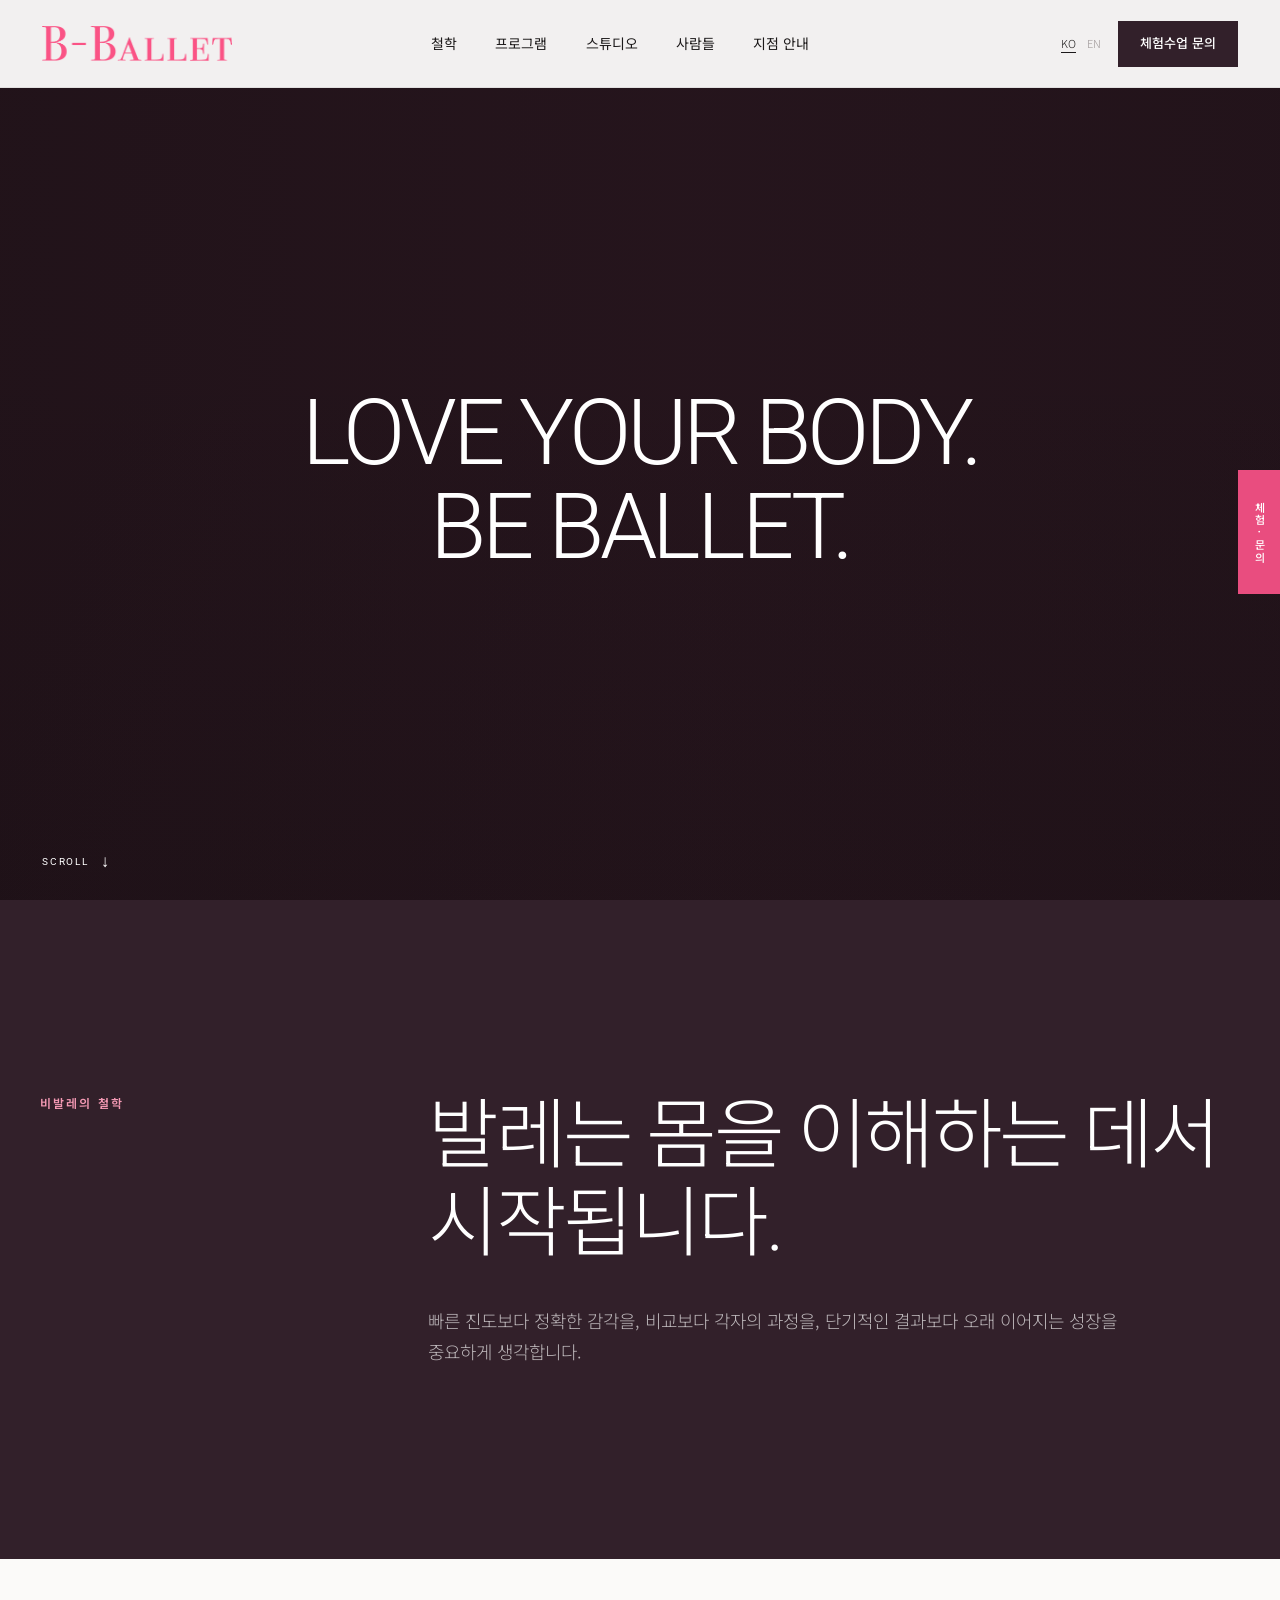
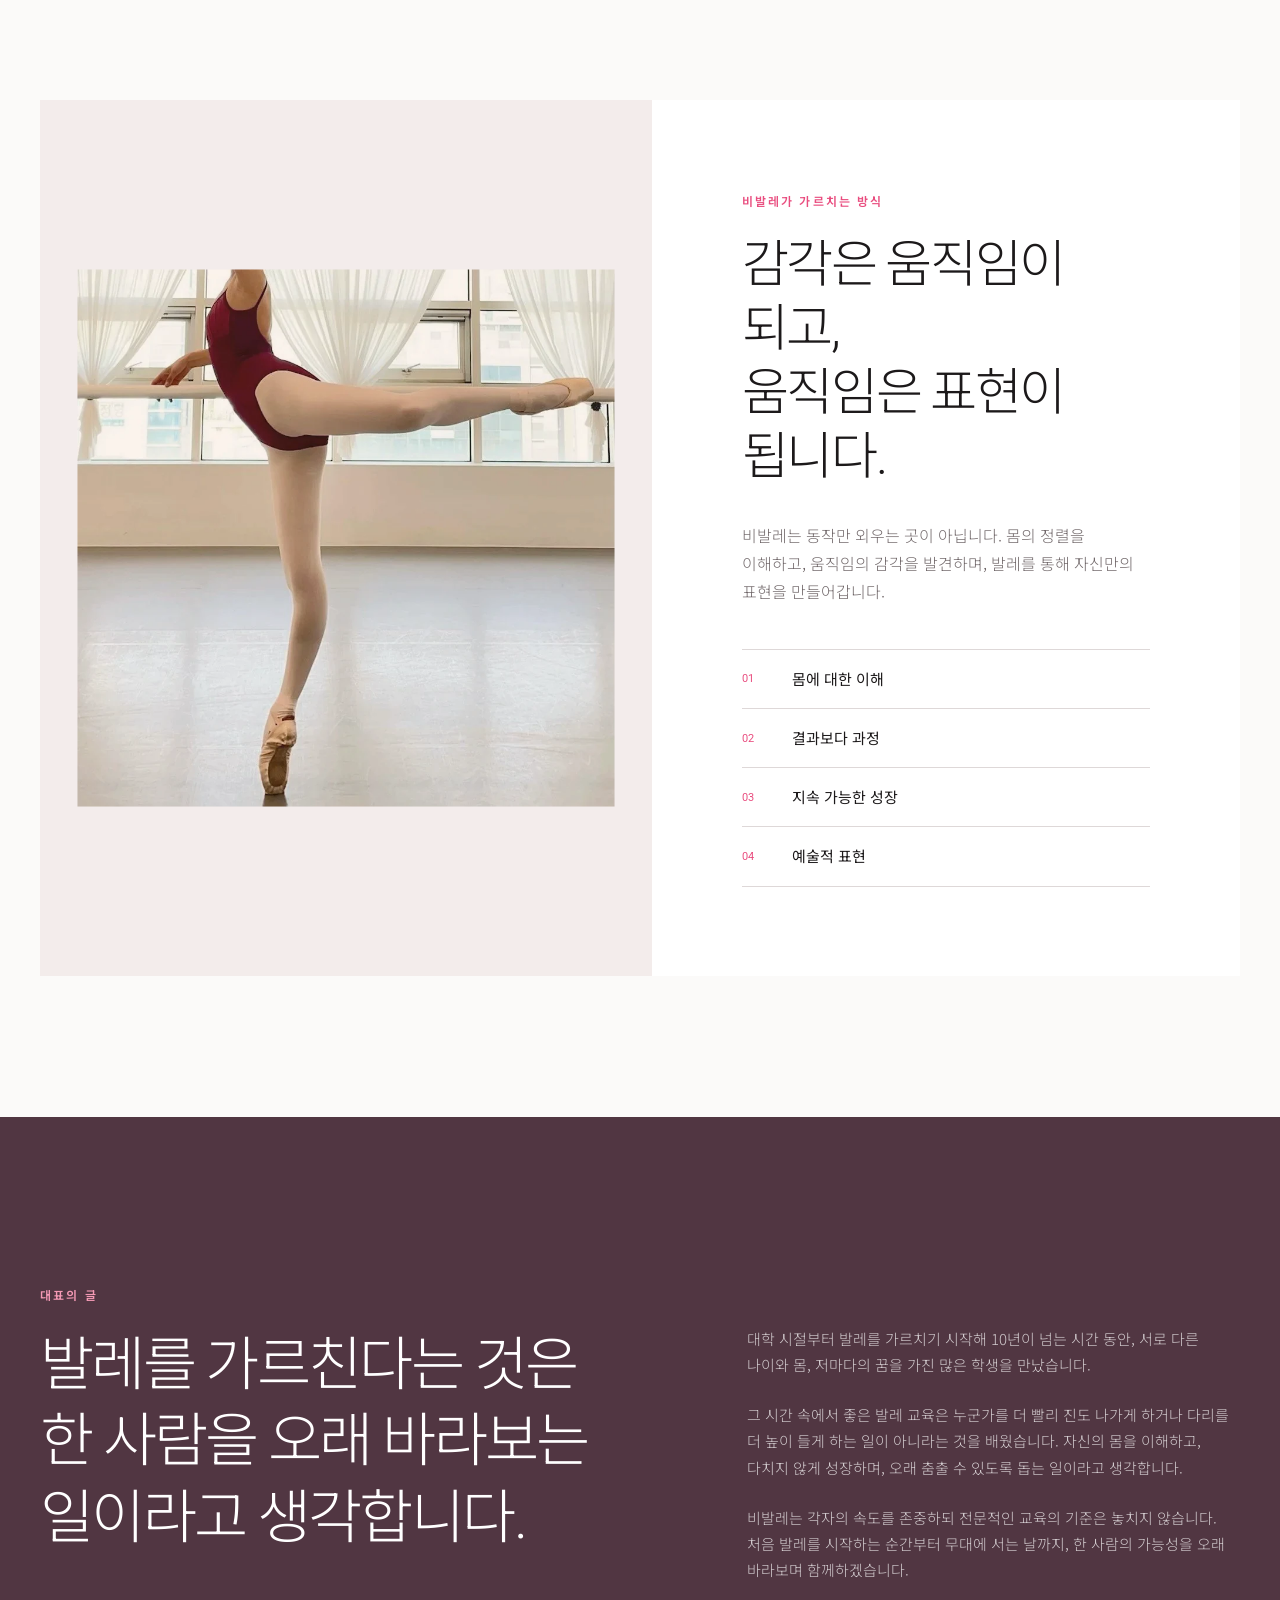
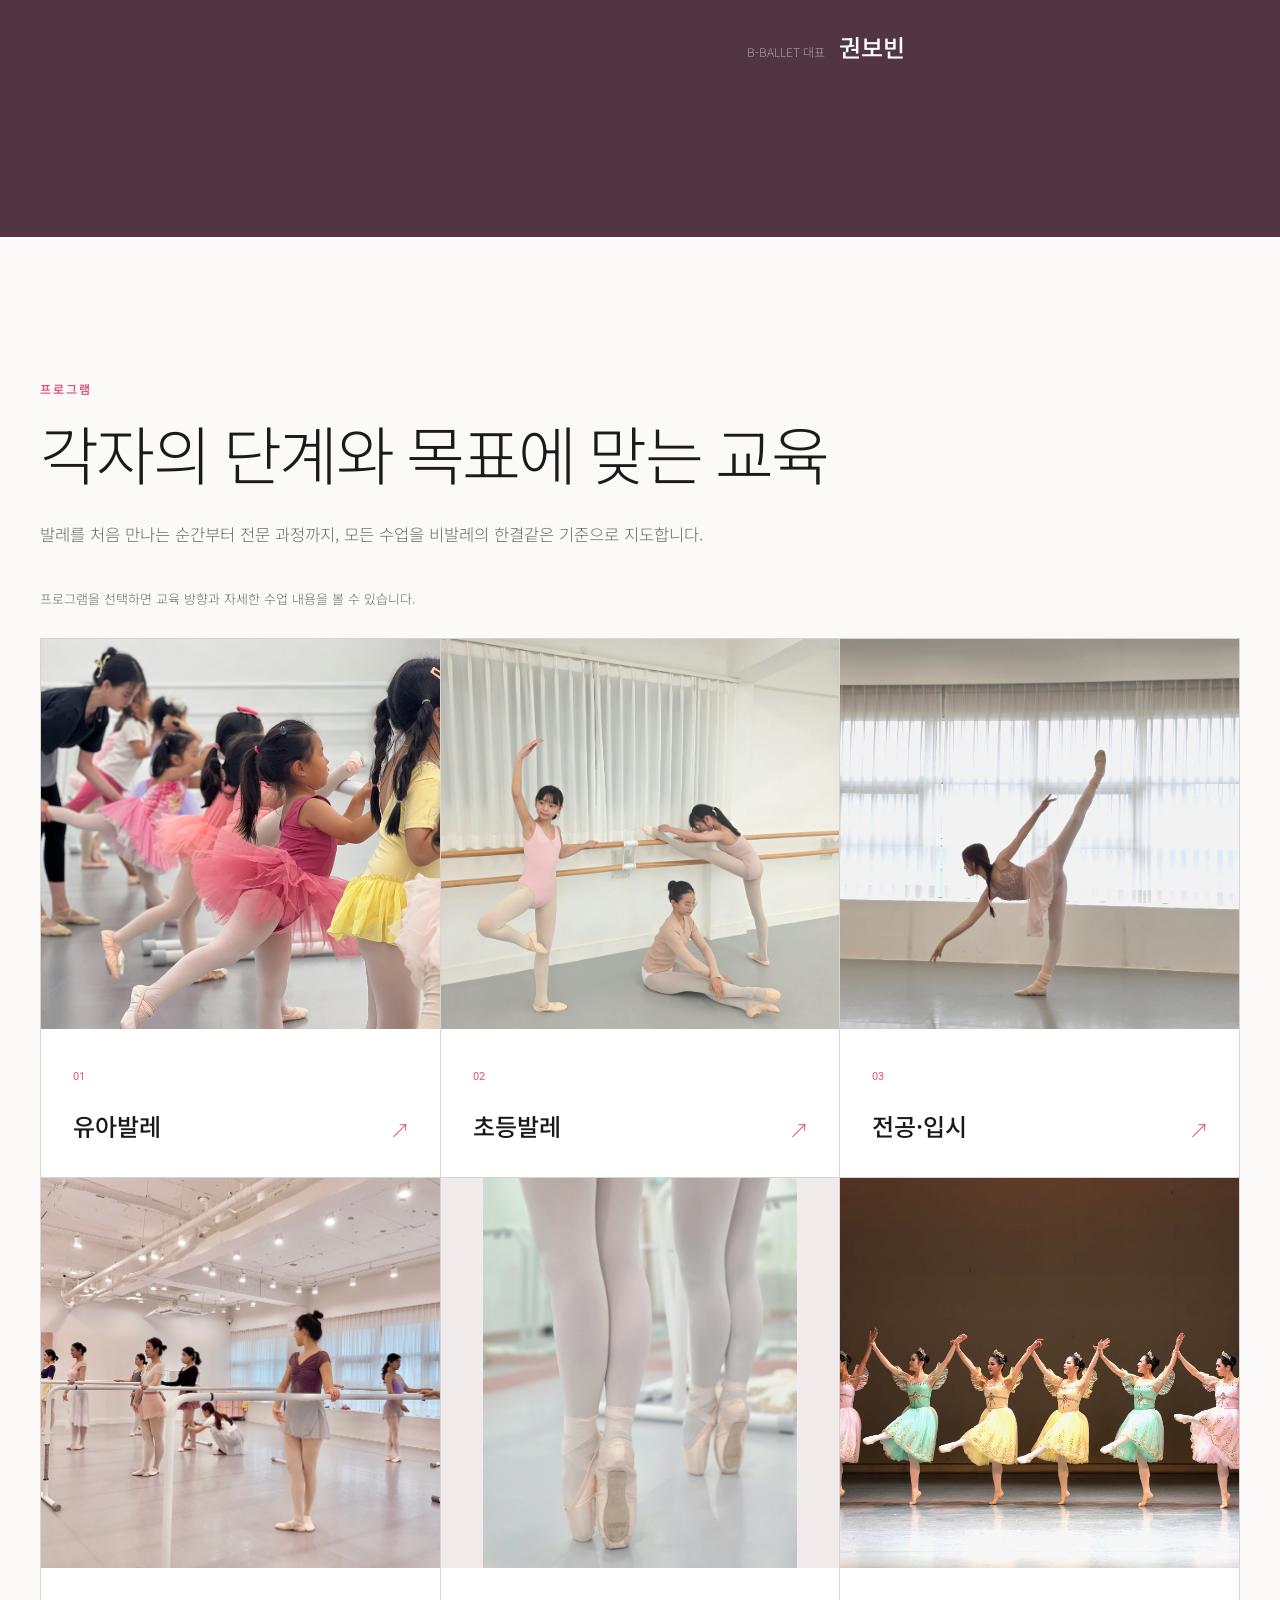
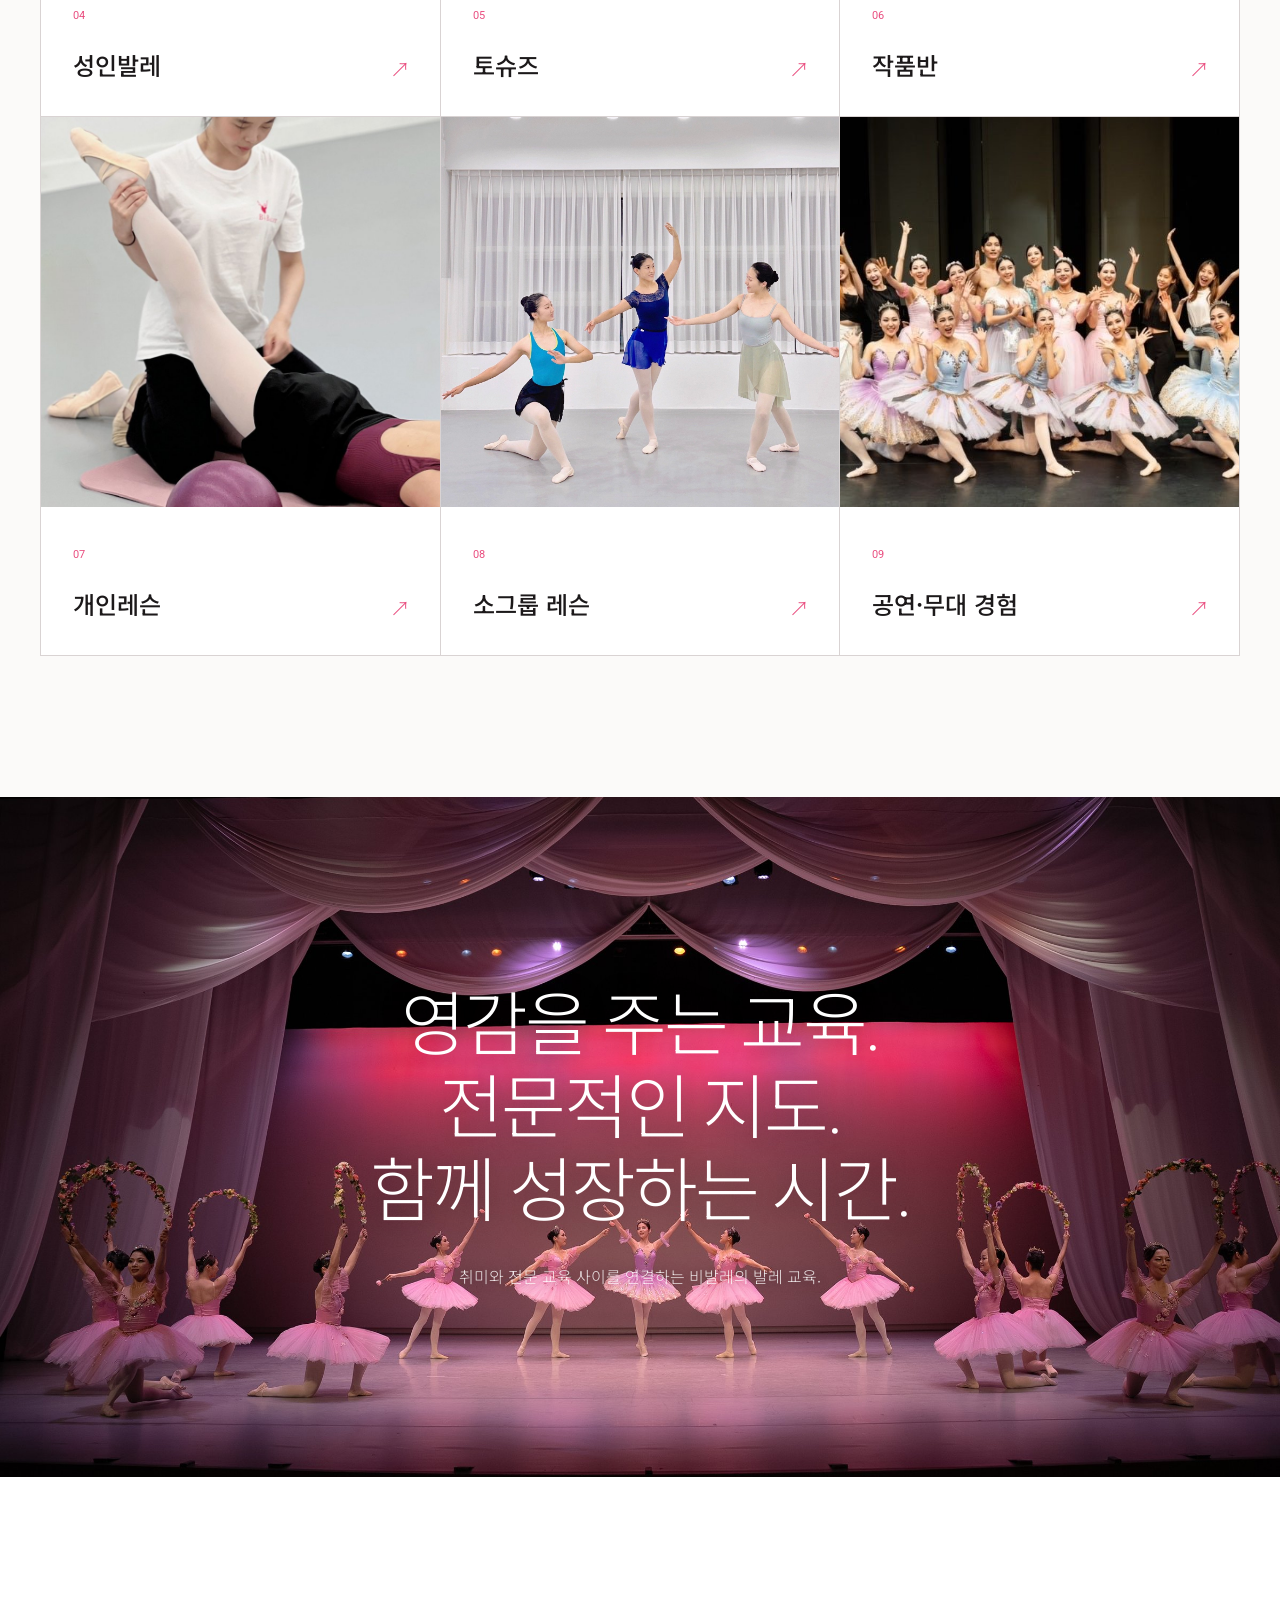
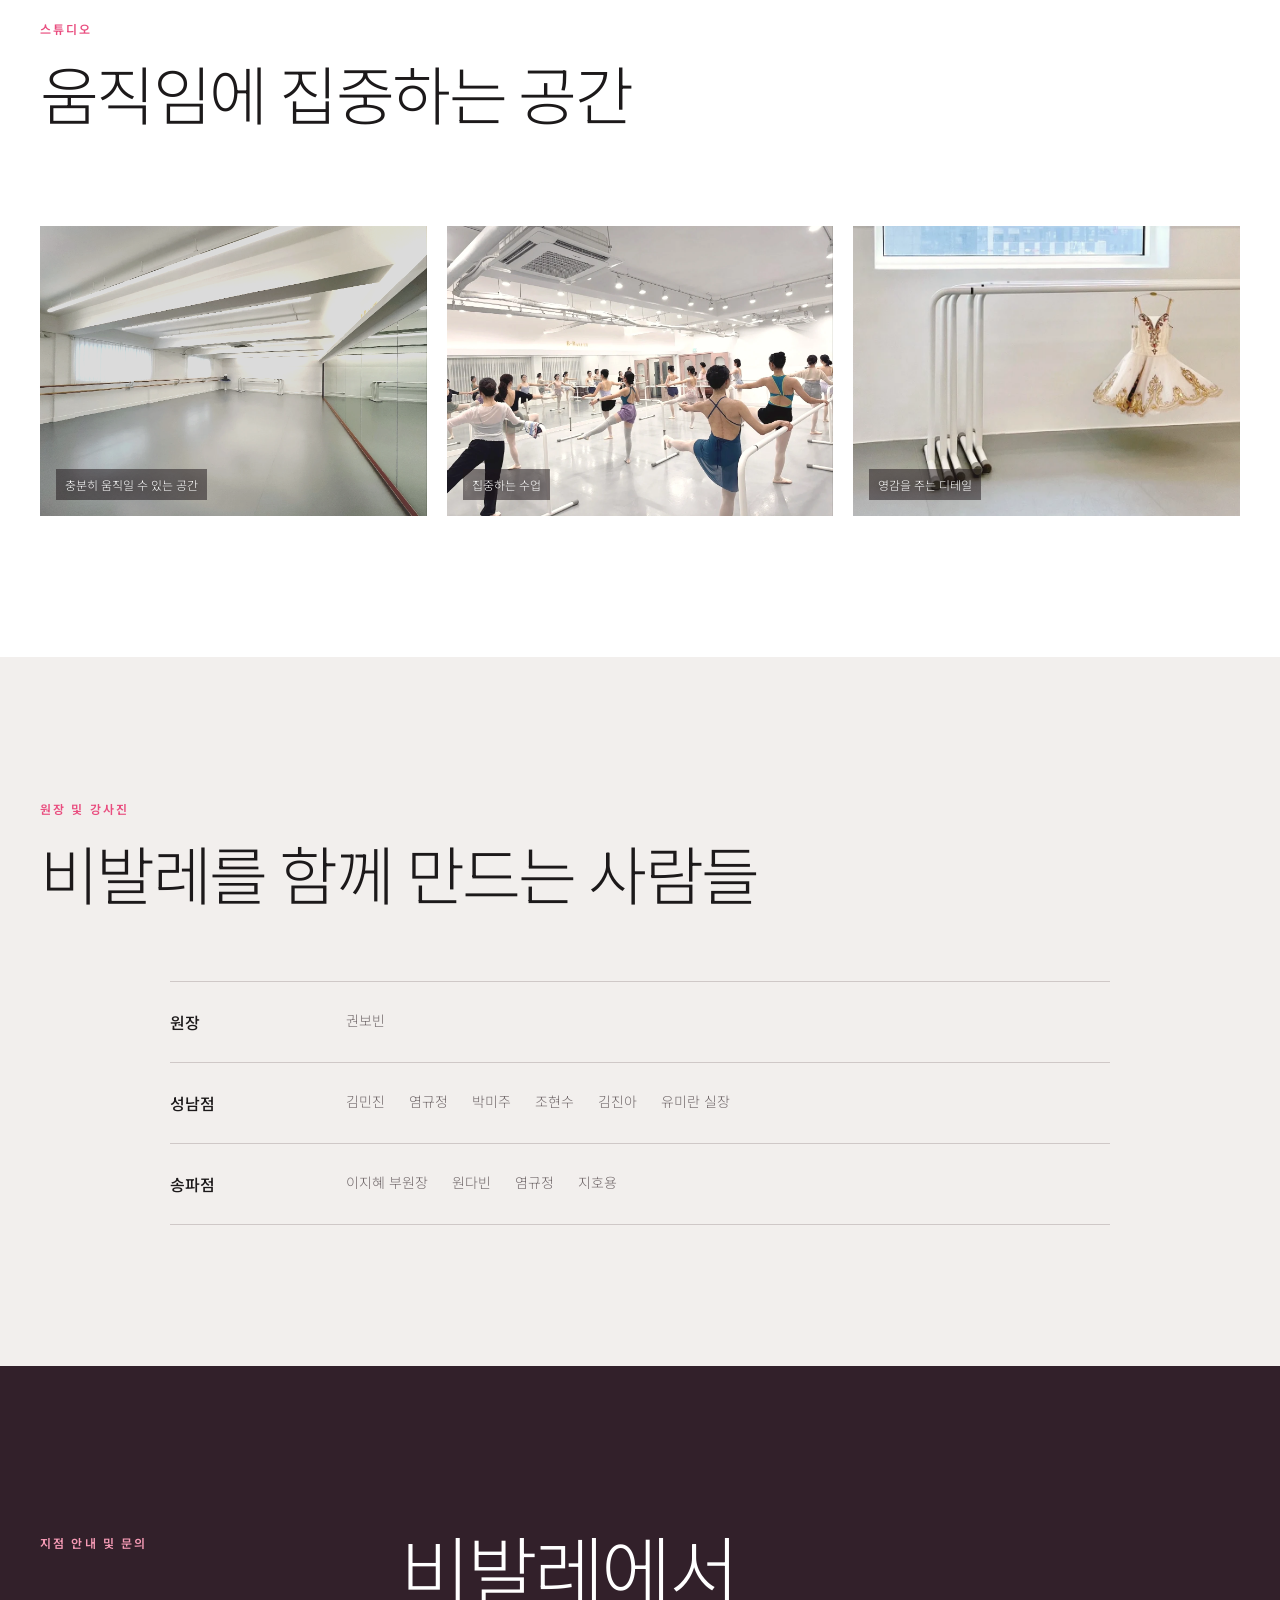
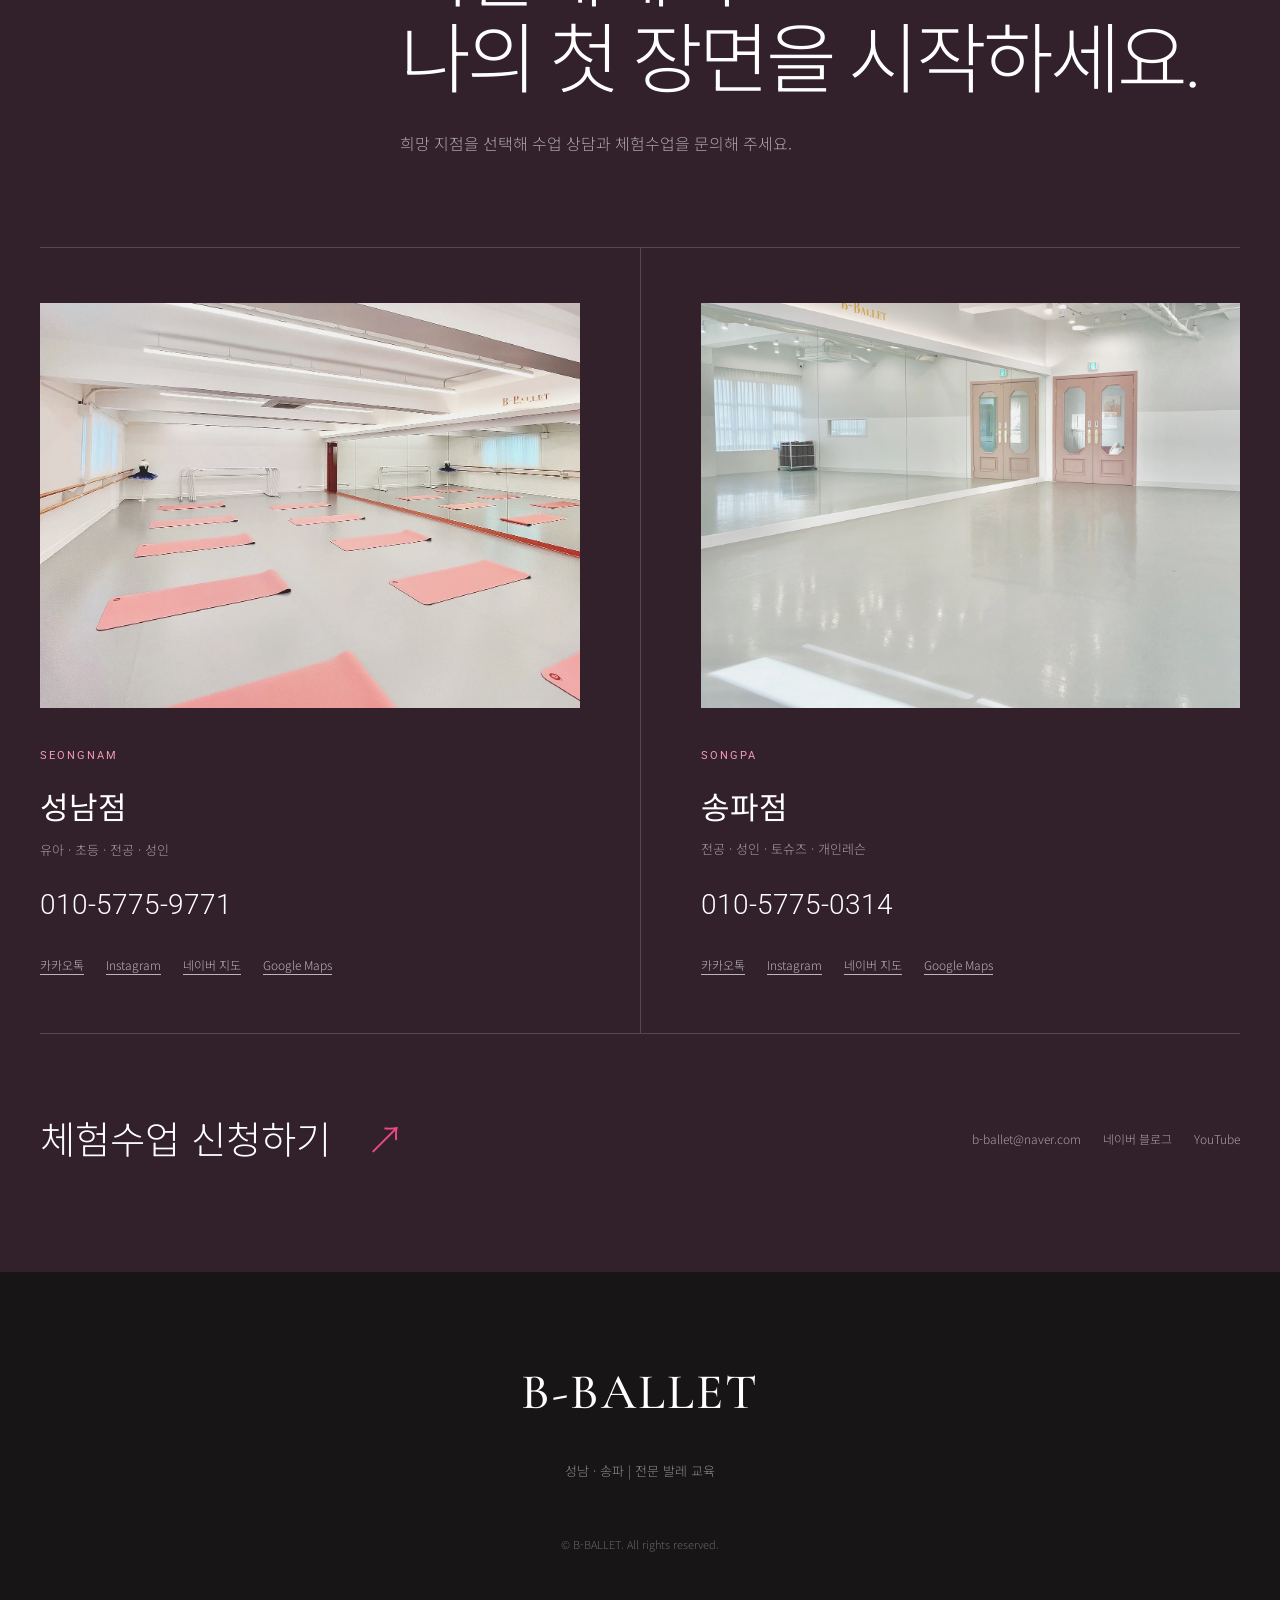
==== index.html @ 25944a1e "Refine program and studio image tones" ====
<!doctype html>
<html lang="ko">
  <head>
    <meta charset="UTF-8" />
    <meta name="viewport" content="width=device-width, initial-scale=1.0" />
    <title>B-BALLET | 비발레</title>
    <meta name="description" content="성남과 송파에서 만나는 전문 발레 교육 공간, B-BALLET 비발레입니다." />
    <meta property="og:title" content="B-BALLET | 비발레" />
    <meta property="og:description" content="Love your body. Be ballet. 몸을 이해하고 오래 춤추는 발레 교육." />
    <meta property="og:image" content="assets/brand-statement-detail.jpg" />
    <meta property="og:type" content="website" />
    <link rel="preconnect" href="https://fonts.googleapis.com" />
    <link rel="preconnect" href="https://fonts.gstatic.com" crossorigin />
    <link href="https://fonts.googleapis.com/css2?family=Cormorant+Garamond:wght@500;600&family=Noto+Sans+KR:wght@300;400;500;600&family=Roboto:wght@300;400;500&display=swap" rel="stylesheet" />
    <link rel="stylesheet" href="styles.css?v=tone-20260815-1" />
  </head>
  <body>
    <header class="site-header" data-header>
      <a class="brand" href="#top" aria-label="B-BALLET 홈">
        <img src="assets/bballet-logo.png" alt="B-BALLET 비발레" />
      </a>
      <button class="menu-toggle" type="button" aria-label="메뉴 열기" aria-expanded="false" data-menu-toggle><span></span><span></span></button>
      <nav class="nav" data-nav aria-label="주요 메뉴">
        <a href="#philosophy" data-en="Philosophy">철학</a>
        <a href="#programs" data-en="Programs">프로그램</a>
        <a href="#studio" data-en="Studio">스튜디오</a>
        <a href="#people" data-en="People">사람들</a>
        <a href="#contact" data-en="Locations">지점 안내</a>
      </nav>
      <div class="header-actions">
        <div class="language-toggle" aria-label="Language">
          <button class="is-active" type="button" data-lang-choice="ko" aria-pressed="true">KO</button>
          <button type="button" data-lang-choice="en" aria-pressed="false">EN</button>
        </div>
        <a class="header-cta" href="trial.html" data-en="Book a Trial">체험수업 문의</a>
      </div>
    </header>

    <main id="top">
      <section class="hero" aria-label="B-BALLET 소개">
        <div class="hero-media">
          <img class="hero-image hero-frame" src="assets/brand-statement-detail.jpg?v=hero-5" alt="발레 바에 다리를 올린 비발레 수강생의 뒷모습" />
          <img class="hero-image hero-frame" src="assets/gallery-detail-barre-dress.jpg?v=hero-5" alt="" aria-hidden="true" />
          <img class="hero-image hero-frame" src="assets/seongnam-pointe-detail.webp?v=hero-5" alt="" aria-hidden="true" />
        </div>
        <div class="hero-overlay"></div>
        <div class="hero-copy">
          <h1><span>LOVE YOUR BODY.</span><span>BE BALLET.</span></h1>
        </div>
        <a class="hero-scroll" href="#philosophy" aria-label="철학으로 이동">SCROLL <span>↓</span></a>
      </section>

      <section class="philosophy-intro" id="philosophy">
        <div class="philosophy-title wrap">
          <p class="eyebrow light" data-en="Our Philosophy">비발레의 철학</p>
          <h2 data-en="Ballet begins with understanding your body.">발레는 몸을 이해하는 데서 시작됩니다.</h2>
          <p data-en="We value awareness over speed, process over comparison, and lasting growth over quick results.">빠른 진도보다 정확한 감각을, 비교보다 각자의 과정을, 단기적인 결과보다 오래 이어지는 성장을 중요하게 생각합니다.</p>
        </div>
      </section>

      <section class="philosophy-editorial section">
        <div class="editorial-grid wrap">
          <figure class="editorial-image"><img src="assets/graded/philosophy-etude.webp" alt="빨간 레오타드와 토슈즈를 착용한 에튀튜드 동작" /></figure>
          <div class="editorial-copy">
            <p class="eyebrow" data-en="A way of learning">비발레가 가르치는 방식</p>
            <h2 data-en="Awareness becomes movement. Movement becomes expression.">감각은 움직임이 되고,<br />움직임은 표현이 됩니다.</h2>
            <p data-en="B-BALLET is more than a place to memorize steps. Students learn alignment, discover how their bodies move, and build a personal voice through ballet.">비발레는 동작만 외우는 곳이 아닙니다. 몸의 정렬을 이해하고, 움직임의 감각을 발견하며, 발레를 통해 자신만의 표현을 만들어갑니다.</p>
            <ul class="values">
              <li><span>01</span><strong data-en="Understanding the body">몸에 대한 이해</strong></li>
              <li><span>02</span><strong data-en="Process over results">결과보다 과정</strong></li>
              <li><span>03</span><strong data-en="Sustainable growth">지속 가능한 성장</strong></li>
              <li><span>04</span><strong data-en="Artistic expression">예술적 표현</strong></li>
            </ul>
          </div>
        </div>
      </section>

      <section class="director-letter">
        <div class="letter-layout wrap">
          <div class="letter-heading">
            <p class="eyebrow light" data-en="A Letter from the Director">대표의 글</p>
            <h2 data-en="Teaching ballet means looking closely at one person for a long time.">발레를 가르친다는 것은<br />한 사람을 오래 바라보는 일이라고 생각합니다.</h2>
          </div>
          <div class="letter-copy">
            <p data-en="I began teaching ballet while I was at university. Over more than ten years in the studio, I have met students of different ages, bodies, and dreams.">대학 시절부터 발레를 가르치기 시작해 10년이 넘는 시간 동안, 서로 다른 나이와 몸, 저마다의 꿈을 가진 많은 학생을 만났습니다.</p>
            <p data-en="That time taught me that good ballet education is not about making someone advance faster or lift a leg higher. It is about helping each person understand their own body, grow without injury, and continue dancing for a long time.">그 시간 속에서 좋은 발레 교육은 누군가를 더 빨리 진도 나가게 하거나 다리를 더 높이 들게 하는 일이 아니라는 것을 배웠습니다. 자신의 몸을 이해하고, 다치지 않게 성장하며, 오래 춤출 수 있도록 돕는 일이라고 생각합니다.</p>
            <p data-en="B-BALLET respects the pace of every student while never compromising the standards of professional instruction. From a first class to the stage, we will stay attentive to each person's journey.">비발레는 각자의 속도를 존중하되 전문적인 교육의 기준은 놓치지 않습니다. 처음 발레를 시작하는 순간부터 무대에 서는 날까지, 한 사람의 가능성을 오래 바라보며 함께하겠습니다.</p>
            <div class="letter-sign"><span data-en="Director, B-BALLET">B-BALLET 대표</span><strong data-en="Kwon Bobin">권보빈</strong></div>
          </div>
        </div>
      </section>

      <section class="programs section" id="programs">
        <div class="section-heading wrap">
          <p class="eyebrow" data-en="Programs">프로그램</p>
          <h2 data-en="Training for every stage.">각자의 단계와 목표에 맞는 교육</h2>
          <p data-en="From a first encounter with ballet to professional training, each class follows the same B-BALLET standard.">발레를 처음 만나는 순간부터 전문 과정까지, 모든 수업을 비발레의 한결같은 기준으로 지도합니다.</p>
        </div>
        <p class="program-guide wrap" data-en="Select a program to see its training focus and class details.">프로그램을 선택하면 교육 방향과 자세한 수업 내용을 볼 수 있습니다.</p>
        <div class="program-grid wrap">
          <article class="program-card" role="button" tabindex="0" aria-expanded="false" data-program="kids"><figure><img src="assets/brand-kids-class.jpg" alt="비발레 유아발레 수업" /></figure><div><span>01</span><h3 data-en="Kids Ballet">유아발레</h3><b aria-hidden="true">↗</b></div></article>
          <article class="program-card" role="button" tabindex="0" aria-expanded="false" data-program="junior"><figure><img src="assets/seongnam-junior-training.jpg" alt="비발레 초등발레 수업" /></figure><div><span>02</span><h3 data-en="Junior Ballet">초등발레</h3><b aria-hidden="true">↗</b></div></article>
          <article class="program-card" role="button" tabindex="0" aria-expanded="false" data-program="preprofessional"><figure><img src="assets/gallery-solo-window-arabesque.jpg" alt="비발레 전공 입시 발레 에튀튜드" /></figure><div><span>03</span><h3 data-en="Pre-Professional">전공·입시</h3><b aria-hidden="true">↗</b></div></article>
          <article class="program-card" role="button" tabindex="0" aria-expanded="false" data-program="adult"><figure><img src="assets/brand-gallery-adult-class.jpg" alt="비발레 성인발레 수업" /></figure><div><span>04</span><h3 data-en="Adult Ballet">성인발레</h3><b aria-hidden="true">↗</b></div></article>
          <article class="program-card fit-portrait" role="button" tabindex="0" aria-expanded="false" data-program="pointe"><figure><img src="assets/seongnam-pointe-detail.webp" alt="비발레 토슈즈 수업" /></figure><div><span>05</span><h3 data-en="Pointe">토슈즈</h3><b aria-hidden="true">↗</b></div></article>
          <article class="program-card" role="button" tabindex="0" aria-expanded="false" data-program="repertoire"><figure><img src="assets/brand-gallery-performance-line.jpg" alt="비발레 작품반 공연" /></figure><div><span>06</span><h3 data-en="Repertoire">작품반</h3><b aria-hidden="true">↗</b></div></article>
          <article class="program-card" role="button" tabindex="0" aria-expanded="false" data-program="private"><figure><img src="assets/hero-main-guidance-private.jpg" alt="비발레 개인레슨 지도" /></figure><div><span>07</span><h3 data-en="Private Lessons">개인레슨</h3><b aria-hidden="true">↗</b></div></article>
          <article class="program-card" role="button" tabindex="0" aria-expanded="false" data-program="smallgroup"><figure><img src="assets/gallery-trio-line.jpg" alt="세 명이 함께하는 비발레 소그룹 레슨" /></figure><div><span>08</span><h3 data-en="Small-Group Lessons">소그룹 레슨</h3><b aria-hidden="true">↗</b></div></article>
          <article class="program-card" role="button" tabindex="0" aria-expanded="false" data-program="performance"><figure><img src="assets/gallery-performance-group.jpg" alt="비발레 공연 출연진" /></figure><div><span>09</span><h3 data-en="Performance & Stage">공연·무대 경험</h3><b aria-hidden="true">↗</b></div></article>
        </div>
        <section class="program-detail wrap" data-program-detail hidden aria-live="polite">
          <button class="program-detail-close" type="button" data-program-close aria-label="상세 내용 닫기">×</button>
          <figure><img src="" alt="" data-program-image /></figure>
          <div class="program-detail-copy">
            <p class="eyebrow" data-program-number></p>
            <h3 data-program-title></h3>
            <p class="program-detail-lead" data-program-lead></p>
            <div class="program-detail-meta"><span data-program-audience-label></span><strong data-program-audience></strong></div>
            <h4 data-program-focus-title></h4>
            <ul data-program-focus></ul>
            <a href="trial.html" data-en="Ask about this program">이 프로그램 문의하기 <span>↗</span></a>
          </div>
        </section>
      </section>

      <section class="performance-banner">
        <img src="assets/brand-hero-performance-wide.jpg" alt="비발레 단체 공연" />
        <div><h2 data-en="Inspiring. Professional. Mindful. Encouraging.">영감을 주는 교육.<br />전문적인 지도.<br />함께 성장하는 시간.</h2><p data-en="Bridging recreational ballet and professional training.">취미와 전문 교육 사이를 연결하는 비발레의 발레 교육.</p></div>
      </section>

      <section class="studio section" id="studio">
        <div class="section-heading wrap">
          <p class="eyebrow" data-en="The Studio">스튜디오</p>
          <h2 data-en="A space for focus and movement.">움직임에 집중하는 공간</h2>
        </div>
        <div class="studio-grid wrap">
          <figure class="studio-wide"><img src="assets/graded/studio-empty-wide.webp" alt="비발레의 밝고 넓은 스튜디오" /><figcaption data-en="Space to move">충분히 움직일 수 있는 공간</figcaption></figure>
          <figure><img src="assets/graded/studio-class.webp" alt="비발레 바 수업 장면" /><figcaption data-en="Classes in focus">집중하는 수업</figcaption></figure>
          <figure><img src="assets/graded/studio-pointe-detail.webp" alt="비발레 토슈즈와 튀튀 디테일" /><figcaption data-en="Details that inspire">영감을 주는 디테일</figcaption></figure>
        </div>
      </section>

      <section class="people section" id="people">
        <div class="section-heading wrap compact-heading">
          <p class="eyebrow" data-en="Director & Faculty">원장 및 강사진</p>
          <h2 data-en="The people of B-BALLET.">비발레를 함께 만드는 사람들</h2>
        </div>
        <div class="people-layout wrap">
          <div class="faculty-list">
            <section><h3 data-en="Director">원장</h3><p><span data-en="Kwon Bobin">권보빈</span></p></section>
            <section><h3 data-en="Seongnam Studio">성남점</h3><p><span data-en="Kim Min-jin">김민진</span><span data-en="Yeom Gyu-jeong">염규정</span><span data-en="Park Mi-joo">박미주</span><span data-en="Jo Hyun-soo">조현수</span><span data-en="Kim Jin-a">김진아</span><span data-en="Manager Yoo Mi-ran">유미란 실장</span></p></section>
            <section><h3 data-en="Songpa Studio">송파점</h3><p><span data-en="Deputy Director Lee Ji-hye">이지혜 부원장</span><span data-en="Won Da-bin">원다빈</span><span data-en="Yeom Gyu-jeong">염규정</span><span data-en="Ji Ho-yong">지호용</span></p></section>
          </div>
        </div>
      </section>

      <section class="contact" id="contact">
        <div class="contact-heading wrap">
          <p class="eyebrow light" data-en="Locations & Contact">지점 안내 및 문의</p>
          <h2 data-en="Begin your first scene at B-BALLET.">비발레에서<br />나의 첫 장면을 시작하세요.</h2>
          <p data-en="Choose a studio to ask about classes or book a trial.">희망 지점을 선택해 수업 상담과 체험수업을 문의해 주세요.</p>
        </div>
        <div class="branch-grid wrap">
          <article class="branch-card branch-seongnam"><div class="branch-media"><img src="assets/graded/seongnam-hall.webp" alt="비발레 성남점 홀 전경" /></div><p>SEONGNAM</p><h3 data-en="Seongnam Studio">성남점</h3><span data-en="Children · Junior · Pre-Professional · Adult">유아 · 초등 · 전공 · 성인</span><a href="tel:010-5775-9771">010-5775-9771</a><div class="branch-links"><a href="https://pf.kakao.com/_ZPbxmG" target="_blank" rel="noopener" data-en="Kakao">카카오톡</a><a href="https://www.instagram.com/b_ballet_seongnam/?hl=ko" target="_blank" rel="noopener">Instagram</a><a href="https://map.naver.com/p/search/%EB%B9%84%EB%B0%9C%EB%A0%88%20%EC%84%B1%EB%82%A8" target="_blank" rel="noopener" data-en="Naver Map">네이버 지도</a><a href="https://www.google.com/maps/search/?api=1&query=B-BALLET%20Academy%20Seongnam" target="_blank" rel="noopener">Google Maps</a></div></article>
          <article class="branch-card branch-songpa"><div class="branch-media"><img src="assets/brand-studio-empty.jpg" alt="비발레 송파점 홀 전경" /></div><p>SONGPA</p><h3 data-en="Songpa Studio">송파점</h3><span data-en="Pre-Professional · Adult · Pointe · Private">전공 · 성인 · 토슈즈 · 개인레슨</span><a href="tel:010-5775-0314">010-5775-0314</a><div class="branch-links"><a href="https://pf.kakao.com/_xjiajs" target="_blank" rel="noopener" data-en="Kakao">카카오톡</a><a href="https://www.instagram.com/b_ballet_seoul/?hl=ko" target="_blank" rel="noopener">Instagram</a><a href="https://map.naver.com/p/search/%EB%B9%84%EB%B0%9C%EB%A0%88%20%EC%86%A1%ED%8C%8C" target="_blank" rel="noopener" data-en="Naver Map">네이버 지도</a><a href="https://www.google.com/maps/search/?api=1&query=B-BALLET%20Academy%20Songpa" target="_blank" rel="noopener">Google Maps</a></div></article>
        </div>
        <div class="contact-bottom wrap"><a class="large-cta" href="trial.html" data-en="Book a Trial Class">체험수업 신청하기 <span>↗</span></a><div><a href="mailto:b-ballet@naver.com">b-ballet@naver.com</a><a href="https://blog.naver.com/b-ballet" target="_blank" rel="noopener" data-en="Naver Blog">네이버 블로그</a><a href="https://www.youtube.com/@b-ballet/featured" target="_blank" rel="noopener">YouTube</a></div></div>
      </section>
    </main>

    <a class="side-inquiry" href="trial.html"><span data-en="Trial & Contact">체험 · 문의</span></a>
    <footer class="footer"><strong>B-BALLET</strong><p data-en="Seongnam & Songpa · Professional ballet education">성남 · 송파 | 전문 발레 교육</p><span>© B-BALLET. All rights reserved.</span></footer>
    <script src="script.js?v=renewal-1"></script>
  </body>
</html>
---- styles.css ----
:root {
  --ink: #1c191a;
  --muted: #71686a;
  --paper: #fbfaf9;
  --pink: #e94d7f;
  --pink-soft: #f8e7ec;
  --plum: #32202a;
  --line: #ded8d8;
  --white: #fff;
  --content: 1240px;
}

* { box-sizing: border-box; }
html { scroll-behavior: smooth; scroll-padding-top: 90px; overflow-x: hidden; }
body { margin: 0; overflow-x: hidden; background: var(--paper); color: var(--ink); font-family: "Noto Sans KR", sans-serif; font-weight: 300; line-height: 1.75; }
a { color: inherit; text-decoration: none; }
img { display: block; max-width: 100%; }
button, input, select, textarea { font: inherit; }
a:focus-visible, button:focus-visible, input:focus-visible, select:focus-visible, textarea:focus-visible { outline: 2px solid var(--pink); outline-offset: 4px; }
.wrap { width: min(var(--content), calc(100% - 80px)); margin-inline: auto; }
.section { padding: clamp(100px, 11vw, 170px) 0; }

.site-header { position: fixed; inset: 0 0 auto; z-index: 50; display: grid; grid-template-columns: 220px 1fr 260px; align-items: center; min-height: 88px; padding: 15px 42px; background: rgba(251,250,249,.96); border-bottom: 1px solid rgba(28,25,26,.08); backdrop-filter: blur(18px); }
.brand { display: flex; align-items: center; width: 190px; }
.brand img { width: 100%; height: auto; }
.nav { display: flex; justify-content: center; align-items: center; gap: clamp(22px, 3vw, 48px); font-size: 14px; font-weight: 400; }
.nav a { position: relative; white-space: nowrap; }
.nav a::after { content: ""; position: absolute; right: 0; bottom: -8px; left: 0; height: 1px; background: var(--pink); transform: scaleX(0); transition: transform .25s ease; }
.nav a:hover::after, .nav a:focus-visible::after { transform: scaleX(1); }
.header-actions { display: flex; justify-content: flex-end; align-items: center; gap: 12px; }
.header-cta { display: grid; place-items: center; min-height: 46px; padding: 0 22px; background: var(--plum); color: white; font-size: 13px; font-weight: 500; transition: background .2s ease; }
.header-cta:hover { background: var(--pink); }
.language-toggle { display: flex; gap: 1px; }
.language-toggle button { border: 0; padding: 8px 5px; background: none; color: #9d9596; cursor: pointer; font-size: 11px; }
.language-toggle button.is-active { color: var(--ink); text-decoration: underline; text-underline-offset: 4px; }
.menu-toggle { display: none; border: 0; background: transparent; padding: 8px; }
.menu-toggle span { display: block; width: 24px; height: 1px; margin: 6px 0; background: var(--ink); }

.hero { position: relative; display: grid; min-height: 100svh; place-items: center; overflow: hidden; margin-top: 0; color: white; }
.hero-media { position: absolute; inset: 0; overflow: hidden; background: #26151d; }
.hero-image, .hero-overlay { position: absolute; inset: 0; width: 100%; height: 100%; }
.hero-image { object-fit: cover; object-position: center 38%; }
.hero-frame { opacity: 0; animation: hero-cinema 18s ease-in-out infinite; }
.hero-frame:nth-child(1) { animation-delay: 0s; object-position: center 48%; }
.hero-frame:nth-child(2) { animation-delay: -12s; object-position: center 50%; }
.hero-frame:nth-child(3) { animation-delay: -6s; object-position: center 50%; }
.hero-overlay { background: linear-gradient(90deg, rgba(21,13,17,.27), rgba(21,13,17,.05) 55%, rgba(21,13,17,.21)), linear-gradient(0deg, rgba(20,12,16,.2), transparent 60%); }
.hero-copy { position: relative; z-index: 1; width: min(1200px, calc(100% - 80px)); text-align: center; }
.hero h1 { margin: 60px 0 0; font-family: "Roboto", sans-serif; font-size: clamp(52px, 7.2vw, 112px); font-weight: 300; letter-spacing: -.045em; line-height: 1.02; }
.hero h1 span { display: block; }
.hero-scroll { position: absolute; z-index: 1; bottom: 30px; left: 42px; display: flex; gap: 12px; align-items: center; font: 400 10px/1 "Roboto", sans-serif; letter-spacing: .18em; }
.hero-scroll span { font-size: 17px; }

@keyframes hero-cinema {
  0%, 29% { opacity: 1; transform: scale(1); }
  35%, 94% { opacity: 0; transform: scale(1); }
  100% { opacity: 1; transform: scale(1); }
}

.eyebrow { margin: 0 0 22px; color: var(--pink); font-size: 12px; font-weight: 600; letter-spacing: .18em; text-transform: uppercase; }
.eyebrow.light { color: #f59ab5; }
.section-heading { margin-bottom: clamp(52px, 7vw, 92px); text-align: left; }
.section-heading h2 { max-width: 850px; margin: 0 0 24px; font-family: "Roboto", "Noto Sans KR", sans-serif; font-size: clamp(38px, 5vw, 70px); font-weight: 300; letter-spacing: -.04em; line-height: 1.18; word-break: keep-all; }
.section-heading > p:last-child { max-width: 680px; margin: 0; color: var(--muted); font-size: clamp(15px, 1.3vw, 18px); word-break: keep-all; }

.philosophy-intro { padding: clamp(120px, 15vw, 210px) 0; background: var(--plum); color: white; }
.philosophy-title { display: grid; grid-template-columns: .55fr 1.45fr; column-gap: 80px; }
.philosophy-title .eyebrow { grid-row: 1 / span 2; }
.philosophy-title h2 { max-width: 950px; margin: 0 0 36px; font-family: "Roboto", "Noto Sans KR", sans-serif; font-size: clamp(44px, 6vw, 84px); font-weight: 300; letter-spacing: -.045em; line-height: 1.15; word-break: keep-all; }
.philosophy-title > p:last-child { max-width: 720px; margin: 0; color: rgba(255,255,255,.68); font-size: clamp(16px, 1.4vw, 20px); word-break: keep-all; }
.editorial-grid { display: grid; grid-template-columns: minmax(0,1.02fr) minmax(0,.98fr); align-items: stretch; }
.editorial-image { min-height: 740px; margin: 0; overflow: hidden; display: grid; place-items: center; padding: clamp(18px, 2.5vw, 38px); background: #f3eceb; }
.editorial-image img { width: 100%; height: 100%; object-fit: contain; object-position: center; transform: scale(.98); }
.editorial-copy { display: flex; flex-direction: column; justify-content: center; padding: clamp(50px, 7vw, 100px); background: white; }
.editorial-copy h2 { margin: 0 0 32px; font-family: "Roboto", "Noto Sans KR", sans-serif; font-size: clamp(36px, 4vw, 58px); font-weight: 300; letter-spacing: -.045em; line-height: 1.25; word-break: keep-all; }
.editorial-copy > p:not(.eyebrow) { max-width: 550px; margin: 0 0 44px; color: var(--muted); font-size: 16px; word-break: keep-all; }
.values { list-style: none; margin: 0; padding: 0; border-top: 1px solid var(--line); }
.values li { display: grid; grid-template-columns: 50px 1fr; align-items: center; padding: 16px 0; border-bottom: 1px solid var(--line); }
.values span { color: var(--pink); font: 400 11px/1 "Roboto", sans-serif; }
.values strong { font-size: 15px; font-weight: 400; }

.director-letter { padding: clamp(110px, 13vw, 190px) 0; background: #513642; color: white; }
.letter-layout { display: grid; grid-template-columns: minmax(0,1fr) minmax(0,.85fr); gap: clamp(70px, 10vw, 150px); }
.letter-heading h2 { margin: 0; font-family: "Roboto", "Noto Sans KR", sans-serif; font-size: clamp(37px, 4.6vw, 67px); font-weight: 300; letter-spacing: -.045em; line-height: 1.3; word-break: keep-all; }
.letter-copy { padding-top: 42px; }
.letter-copy > p { margin: 0 0 24px; color: rgba(255,255,255,.74); font-size: 15px; word-break: keep-all; }
.letter-sign { display: flex; align-items: baseline; gap: 14px; margin-top: 45px; }
.letter-sign span { color: rgba(255,255,255,.52); font-size: 12px; }
.letter-sign strong { font-family: "Cormorant Garamond", "Noto Sans KR", serif; font-size: 24px; font-weight: 500; }

.programs { background: var(--paper); }
.program-guide { margin-top: clamp(-52px, -4vw, -28px); margin-bottom: 28px; color: var(--muted); font-size: 13px; }
.program-grid { display: grid; grid-template-columns: repeat(3, minmax(0,1fr)); gap: 1px; background: #d9d3d3; border: 1px solid #d9d3d3; }
.program-card { position: relative; overflow: hidden; background: white; cursor: pointer; }
.program-card:focus-visible { z-index: 1; outline: 3px solid var(--pink); outline-offset: -3px; }
.program-card figure { height: 390px; margin: 0; overflow: hidden; background: #f1eceb; }
.program-card figure img { width: 100%; height: 100%; object-fit: cover; object-position: center; transition: transform .6s ease, filter .35s ease; }
.program-card.fit-portrait figure img { object-fit: contain; }
.program-card:nth-child(3) figure img { object-position: center center; }
.program-card:nth-child(5) figure img { object-position: center center; }
.program-card:nth-child(8) figure img { object-position: center top; }
.program-card > div { position: relative; min-height: 145px; padding: 30px 66px 30px 32px; transition: background .3s ease, color .3s ease; }
.program-card > div > span { color: var(--pink); font: 400 11px/1 "Roboto", sans-serif; }
.program-card h3 { margin: 18px 0 0; font-size: 24px; font-weight: 500; }
.program-card b { position: absolute; right: 30px; bottom: 30px; color: var(--pink); font-size: 20px; font-weight: 300; transition: transform .25s ease; }
.program-card:hover > div, .program-card.is-active > div { background: var(--pink); color: white; }
.program-card:hover > div > span, .program-card.is-active > div > span, .program-card:hover b, .program-card.is-active b { color: white; }
.program-card:hover figure img { transform: scale(1.025); filter: saturate(.88); }
.program-card:hover b { transform: translate(3px,-3px); }
.program-card[data-program="junior"] figure img { filter: brightness(1.1) contrast(.92); }
.program-card[data-program="junior"]:hover figure img { filter: brightness(1.1) contrast(.92) saturate(.9); }
.program-card[data-program="preprofessional"] figure img { object-fit: cover; object-position: center 62%; transform: scale(1.1); filter: brightness(1.12) contrast(.9) saturate(1.35); }
.program-card[data-program="preprofessional"]:hover figure img { transform: scale(1.14); filter: brightness(1.12) contrast(.9) saturate(1.28); }
.program-card[data-program="repertoire"] figure img { filter: brightness(1.32) contrast(.94); }
.program-card[data-program="repertoire"]:hover figure img { filter: brightness(1.32) contrast(.94) saturate(.9); }
.program-card[data-program="private"] figure img { object-position: center 52%; }
.program-card[data-program="smallgroup"] figure img { object-fit: cover; object-position: center bottom; transform: scale(1.04); }
.program-card[data-program="smallgroup"]:hover figure img { transform: scale(1.08); filter: saturate(.9); }

.program-detail { position: relative; display: grid; grid-template-columns: minmax(0,1.08fr) minmax(0,.92fr); margin-top: 1px; background: var(--plum); color: white; }
.program-detail[hidden] { display: none; }
.program-detail > figure { min-height: 680px; margin: 0; overflow: hidden; background: #eadfe2; }
.program-detail > figure img { width: 100%; height: 100%; object-fit: cover; object-position: center; }
.program-detail.is-contain > figure img { object-fit: contain; }
.program-detail[data-active-program="junior"] > figure img { filter: brightness(1.1) contrast(.92); }
.program-detail[data-active-program="preprofessional"] > figure img { object-fit: cover; object-position: center 62%; transform: scale(1.08); filter: brightness(1.12) contrast(.9) saturate(1.35); }
.program-detail[data-active-program="repertoire"] > figure img { filter: brightness(1.32) contrast(.94); }
.program-detail[data-active-program="private"] > figure img { object-position: center 52%; }
.program-detail[data-active-program="smallgroup"] > figure img { object-fit: cover; object-position: center bottom; transform: scale(1.03); }
.program-detail-copy { display: flex; flex-direction: column; justify-content: center; padding: clamp(50px, 7vw, 94px); }
.program-detail-copy h3 { margin: 0 0 24px; font-family: "Roboto", "Noto Sans KR", sans-serif; font-size: clamp(42px, 5vw, 68px); font-weight: 300; letter-spacing: -.045em; line-height: 1.12; }
.program-detail-lead { max-width: 540px; margin: 0 0 34px; color: rgba(255,255,255,.7); font-size: 15px; word-break: keep-all; }
.program-detail-meta { display: grid; grid-template-columns: 85px 1fr; gap: 18px; padding: 18px 0; border-top: 1px solid rgba(255,255,255,.18); border-bottom: 1px solid rgba(255,255,255,.18); }
.program-detail-meta span { color: rgba(255,255,255,.45); font-size: 12px; }
.program-detail-meta strong { font-size: 13px; font-weight: 400; }
.program-detail-copy h4 { margin: 32px 0 15px; font-size: 13px; font-weight: 500; }
.program-detail-copy ul { display: grid; gap: 8px; margin: 0 0 42px; padding: 0; list-style: none; color: rgba(255,255,255,.68); font-size: 14px; }
.program-detail-copy li::before { content: "—"; margin-right: 12px; color: var(--pink); }
.program-detail-copy > a { display: inline-flex; align-items: center; align-self: flex-start; gap: 22px; padding-bottom: 7px; border-bottom: 1px solid rgba(255,255,255,.55); font-size: 14px; }
.program-detail-copy > a span { color: var(--pink); }
.program-detail-close { position: absolute; top: 22px; right: 24px; z-index: 2; width: 44px; height: 44px; border: 1px solid rgba(255,255,255,.35); border-radius: 50%; background: rgba(35,21,28,.35); color: white; cursor: pointer; font: 300 27px/1 "Roboto", sans-serif; }

.performance-banner { position: relative; min-height: 680px; overflow: hidden; display: grid; place-items: center; color: white; text-align: center; }
.performance-banner > img { position: absolute; inset: 0; width: 100%; height: 100%; object-fit: cover; object-position: center 45%; }
.performance-banner > div { position: relative; z-index: 1; width: min(850px, calc(100% - 44px)); }
.performance-banner h2 { margin: 0 0 28px; font-family: "Roboto", "Noto Sans KR", sans-serif; font-size: clamp(42px, 5.5vw, 76px); font-weight: 300; letter-spacing: -.04em; line-height: 1.18; text-shadow: 0 2px 24px rgba(20,8,14,.38); }
.performance-banner p { margin: 0; color: rgba(255,255,255,.88); font-size: 16px; text-shadow: 0 1px 12px rgba(20,8,14,.5); }

.studio { background: white; }
.studio-grid { display: grid; grid-template-columns: repeat(3, minmax(0,1fr)); gap: 20px; align-items: stretch; }
.studio-grid figure { position: relative; height: auto; aspect-ratio: 4/3; margin: 0; overflow: hidden; background: #eee9e8; }
.studio-grid img { width: 100%; height: 100%; object-fit: cover; object-position: center; transition: transform .6s ease; }
.studio-grid figure:first-child img { filter: brightness(1.2) contrast(.72) saturate(.88); }
.studio-grid figure:nth-child(3) img { object-fit: cover; object-position: center bottom; }
.studio-grid figure:hover img { transform: scale(1.02); }
.studio-grid figcaption { position: absolute; right: auto; bottom: 16px; left: 16px; padding: 5px 9px; background: rgba(32,24,27,.52); color: white; font-size: 12px; text-shadow: 0 1px 8px rgba(0,0,0,.5); }

.people { background: #f2efed; }
.compact-heading { margin-bottom: 65px; }
.people-layout { max-width: 940px; }
.faculty-list { border-top: 1px solid #cfc8c7; }
.faculty-list section { display: grid; grid-template-columns: 150px 1fr; gap: 26px; padding: 26px 0; border-bottom: 1px solid #cfc8c7; }
.faculty-list h3 { margin: 0; font-size: 16px; font-weight: 500; }
.faculty-list p { display: flex; flex-wrap: wrap; gap: 8px 24px; margin: 0; color: var(--muted); font-size: 14px; }

.contact { padding: clamp(110px, 13vw, 190px) 0 100px; background: var(--plum); color: white; }
.contact-heading { display: grid; grid-template-columns: .6fr 1.4fr; margin-bottom: 90px; }
.contact-heading .eyebrow { grid-row: 1 / span 3; }
.contact-heading h2 { margin: 0 0 25px; font-family: "Roboto", "Noto Sans KR", sans-serif; font-size: clamp(46px, 6vw, 86px); font-weight: 300; letter-spacing: -.05em; line-height: 1.12; word-break: keep-all; }
.contact-heading > p:last-child { margin: 0; color: rgba(255,255,255,.6); font-size: 16px; }
.branch-grid { display: grid; grid-template-columns: repeat(2, minmax(0,1fr)); border-top: 1px solid rgba(255,255,255,.18); border-bottom: 1px solid rgba(255,255,255,.18); }
.branch-card { padding: 55px 60px 58px 0; }
.branch-card + .branch-card { padding-right: 0; padding-left: 60px; border-left: 1px solid rgba(255,255,255,.18); }
.branch-media { height: auto; aspect-ratio: 4/3; margin-bottom: 42px; overflow: hidden; }
.branch-media img { width: 100%; height: 100%; object-fit: cover; transition: transform .65s ease; }
.branch-media img:first-child { object-position: center; }
.branch-media img:last-child { object-position: center; }
.branch-seongnam .branch-media img { object-position: center 72%; filter: saturate(.9) brightness(1.08) contrast(.88); }
.branch-songpa .branch-media { background: #e9e5e3; }
.branch-songpa .branch-media img { object-fit: cover; object-position: center 68%; filter: saturate(.88) brightness(1.02) contrast(.9); }
.branch-card:hover .branch-media img { transform: scale(1.018); }
.branch-card > p { margin: 0 0 18px; color: #f59ab5; font: 400 11px/1 "Roboto", sans-serif; letter-spacing: .18em; }
.branch-card h3 { margin: 0 0 5px; font-size: 31px; font-weight: 400; }
.branch-card > span { display: block; margin-bottom: 30px; color: rgba(255,255,255,.56); font-size: 13px; }
.branch-card > a { display: inline-block; margin-bottom: 35px; font: 300 28px/1 "Roboto", sans-serif; }
.branch-links { display: flex; flex-wrap: wrap; gap: 10px 22px; }
.branch-links a { color: rgba(255,255,255,.67); font-size: 12px; text-decoration: underline; text-underline-offset: 4px; }
.contact-bottom { display: flex; justify-content: space-between; align-items: center; gap: 40px; margin-top: 70px; }
.large-cta { display: flex; align-items: center; gap: 35px; font-size: clamp(25px, 3vw, 42px); font-weight: 300; }
.large-cta span { color: var(--pink); }
.contact-bottom > div { display: flex; flex-wrap: wrap; justify-content: flex-end; gap: 8px 22px; color: rgba(255,255,255,.58); font-size: 12px; }

.side-inquiry { position: fixed; right: 0; bottom: 34%; z-index: 40; display: grid; place-items: center; width: 42px; height: 124px; background: var(--pink); color: white; writing-mode: vertical-rl; font-size: 11px; font-weight: 500; letter-spacing: .12em; }
.footer { display: grid; place-items: center; min-height: 360px; padding: 70px 30px; background: #171516; color: white; text-align: center; }
.footer strong { font-family: "Cormorant Garamond", serif; font-size: 50px; font-weight: 500; letter-spacing: .04em; }
.footer p { margin: 10px 0 38px; color: rgba(255,255,255,.5); font-size: 13px; }
.footer span { color: rgba(255,255,255,.34); font-size: 11px; }

/* Trial class */
.trial-page { min-height: 100vh; background: #f4f0ef; }
.trial-header { display: flex; min-height: 88px; align-items: center; justify-content: space-between; padding: 15px 42px; background: white; border-bottom: 1px solid var(--line); }
.trial-header .brand { width: 190px; }
.trial-header .brand-logo { width: 100%; }
.trial-header > .language-toggle { margin-left: auto; margin-right: 20px; }
.trial-nav { display: flex; align-items: center; gap: 24px; font-size: 13px; }
.trial-nav .nav-cta { padding: 12px 18px; background: var(--plum); color: white; }
.trial-hero { width: min(1120px, calc(100% - 80px)); margin: 0 auto; padding: clamp(80px, 10vw, 140px) 0 65px; }
.trial-hero h1 { margin: 0 0 25px; font-family: "Roboto", "Noto Sans KR", sans-serif; font-size: clamp(46px, 6vw, 78px); font-weight: 300; letter-spacing: -.045em; line-height: 1.12; }
.trial-hero > div > p:last-child { max-width: 680px; margin: 0; color: var(--muted); word-break: keep-all; }
.trial-form-section { display: grid; grid-template-columns: 1.15fr .85fr; gap: 24px; width: min(1120px, calc(100% - 80px)); margin: 0 auto 120px; align-items: start; }
.trial-form, .trial-result { padding: clamp(28px, 4vw, 50px); background: white; border: 1px solid var(--line); }
.trial-form { display: grid; gap: 24px; }
.trial-grid { display: grid; grid-template-columns: repeat(2,minmax(0,1fr)); gap: 15px; }
.trial-form label span, .trial-form legend { display: block; margin-bottom: 8px; font-size: 13px; font-weight: 500; }
.trial-form fieldset { margin: 0; padding: 0; border: 0; }
.trial-option-grid { display: grid; grid-template-columns: repeat(2,minmax(0,1fr)); gap: 8px; }
.trial-option-grid label { display: flex; align-items: center; gap: 8px; min-height: 44px; padding: 9px 12px; border: 1px solid var(--line); font-size: 13px; }
.trial-option-grid label span { display: inline; margin: 0; font-size: 13px; font-weight: 300; }
.trial-form input:not([type="radio"]), .trial-form select, .trial-form textarea, .trial-result textarea { width: 100%; border: 1px solid var(--line); border-radius: 0; background: #faf8f7; color: var(--ink); padding: 13px 14px; }
.trial-form textarea, .trial-result textarea { resize: vertical; }
.trial-submit, .trial-actions button, .trial-actions a { display: grid; place-items: center; min-height: 50px; border: 0; background: var(--plum); color: white; cursor: pointer; padding: 12px 18px; }
.trial-help, .trial-result > p:not(.eyebrow) { margin: 0; color: var(--muted); font-size: 12px; }
.trial-result[hidden] { display: none; }
.trial-result h2 { margin: 0 0 15px; font-size: 27px; font-weight: 400; }
.trial-result textarea { margin: 22px 0 14px; }
.trial-actions { display: grid; gap: 8px; }
.trial-actions button { background: #776a6e; }
.trial-actions [data-trial-email] { background: var(--pink); }

@media (max-width: 1100px) {
  .site-header { grid-template-columns: 180px 1fr 220px; padding-inline: 25px; }
  .brand { width: 165px; }
  .nav { gap: 20px; font-size: 13px; }
  .header-cta { padding-inline: 15px; }
  .wrap { width: min(var(--content), calc(100% - 48px)); }
  .program-card figure { height: 320px; }
  .program-card > div { padding: 28px 62px 28px 28px; }
  .studio-grid figure { height: auto; }
  .people-layout { gap: 50px; }
}

@media (max-width: 860px) {
  html { scroll-padding-top: 72px; }
  .site-header { grid-template-columns: 1fr auto auto; min-height: 72px; padding: 12px 18px; }
  .brand { width: 150px; }
  .menu-toggle { display: block; grid-column: 3; grid-row: 1; }
  .header-actions { grid-column: 2; grid-row: 1; }
  .header-cta { display: none; }
  .nav { position: absolute; top: 72px; right: 0; left: 0; display: none; flex-direction: column; align-items: stretch; gap: 0; padding: 25px 28px 35px; background: rgba(251,250,249,.99); border-bottom: 1px solid var(--line); }
  .nav.is-open { display: flex; }
  .nav a { padding: 13px 0; font-size: 16px; }
  .hero-copy { width: calc(100% - 38px); }
  .hero h1 { font-size: clamp(46px, 10vw, 80px); }
  .philosophy-title, .contact-heading { grid-template-columns: 1fr; }
  .philosophy-title .eyebrow, .contact-heading .eyebrow { grid-row: auto; }
  .editorial-grid { grid-template-columns: 1fr; }
  .editorial-image { min-height: 620px; }
  .letter-layout { grid-template-columns: 1fr; gap: 55px; }
  .letter-copy { max-width: 650px; padding-top: 0; }
  .program-grid { grid-template-columns: repeat(2,minmax(0,1fr)); }
  .program-detail { grid-template-columns: 1fr; }
  .program-detail > figure { min-height: 0; aspect-ratio: 4/3; }
  .program-detail-copy { padding: 58px 48px 65px; }
  .studio-grid { grid-template-columns: 1fr 1fr; }
  .studio-grid .studio-wide { grid-column: 1 / -1; }
  .studio-grid figure { height: auto; }
  .studio-grid .studio-wide { height: auto; aspect-ratio: 16/9; }
  .people-layout { grid-template-columns: 1fr; }
  .director-card { max-width: 600px; }
  .contact-heading { gap: 0; }
  .branch-card { padding: 45px 35px 45px 0; }
  .branch-card + .branch-card { padding-left: 35px; }
  .branch-media { height: auto; }
  .trial-form-section { grid-template-columns: 1fr; }
}

@media (max-width: 600px) {
  .wrap { width: calc(100% - 36px); }
  .section { padding: 85px 0; }
  .hero { min-height: 86svh; }
  .hero-image { object-position: center; }
  .hero h1 { margin-top: 30px; font-size: clamp(40px, 13vw, 64px); line-height: 1.06; }
  .hero-scroll { left: 18px; bottom: 18px; }
  .section-heading { margin-bottom: 45px; }
  .section-heading h2 { font-size: 38px; }
  .philosophy-intro { padding: 95px 0; }
  .philosophy-title h2 { font-size: 42px; }
  .philosophy-title > p:last-child { font-size: 15px; }
  .editorial-image { min-height: 0; aspect-ratio: 4/5; }
  .editorial-copy { padding: 42px 24px; }
  .editorial-copy h2 { font-size: 35px; }
  .director-letter { padding: 90px 0; }
  .letter-heading h2 { font-size: 36px; }
  .program-grid { grid-template-columns: 1fr; border-right: 0; border-left: 0; }
  .program-card figure { height: 400px; }
  .program-card > div { min-height: 120px; padding: 25px 58px 25px 24px; }
  .program-card b { right: 23px; bottom: 26px; }
  .program-guide { margin-top: -20px; }
  .program-detail { width: 100%; }
  .program-detail > figure { aspect-ratio: 4/5; }
  .program-detail-copy { padding: 48px 24px 58px; }
  .program-detail-copy h3 { font-size: 43px; }
  .program-detail-close { top: 14px; right: 14px; }
  .performance-banner { min-height: 560px; }
  .performance-banner h2 { font-size: 39px; }
  .studio-grid { display: flex; overflow-x: auto; width: 100%; padding-left: 18px; gap: 10px; scroll-snap-type: x mandatory; }
  .studio-grid figure, .studio-grid .studio-wide { flex: 0 0 82vw; height: auto; aspect-ratio: 4/3; scroll-snap-align: center; }
  .studio-grid figure:last-child { margin-right: 18px; }
  .people { padding-bottom: 95px; }
  .faculty-list section { grid-template-columns: 1fr; gap: 10px; }
  .contact { padding: 95px 0 75px; }
  .contact-heading { margin-bottom: 55px; }
  .contact-heading h2 { font-size: 45px; }
  .branch-grid { grid-template-columns: 1fr; }
  .branch-card, .branch-card + .branch-card { padding: 38px 0; border-left: 0; }
  .branch-card + .branch-card { border-top: 1px solid rgba(255,255,255,.18); }
  .branch-media { height: auto; margin-bottom: 32px; }
  .contact-bottom { flex-direction: column; align-items: flex-start; }
  .contact-bottom > div { justify-content: flex-start; }
  .side-inquiry { bottom: 20%; height: 110px; }
  .footer { min-height: 300px; }
  .trial-header { padding: 12px 18px; }
  .trial-header .brand { width: 140px; }
  .trial-header > .language-toggle { margin-right: 8px; }
  .trial-nav a:first-child { display: none; }
  .trial-hero, .trial-form-section { width: calc(100% - 36px); }
  .trial-hero { padding: 65px 0 45px; }
  .trial-grid, .trial-option-grid { grid-template-columns: 1fr; }
}

@media (prefers-reduced-motion: reduce) {
  html { scroll-behavior: auto; }
  *, *::before, *::after { animation-duration: .01ms !important; transition-duration: .01ms !important; }
  .hero-frame { display: none; }
  .hero-frame:first-child { display: block; opacity: 1; transform: none; }
}
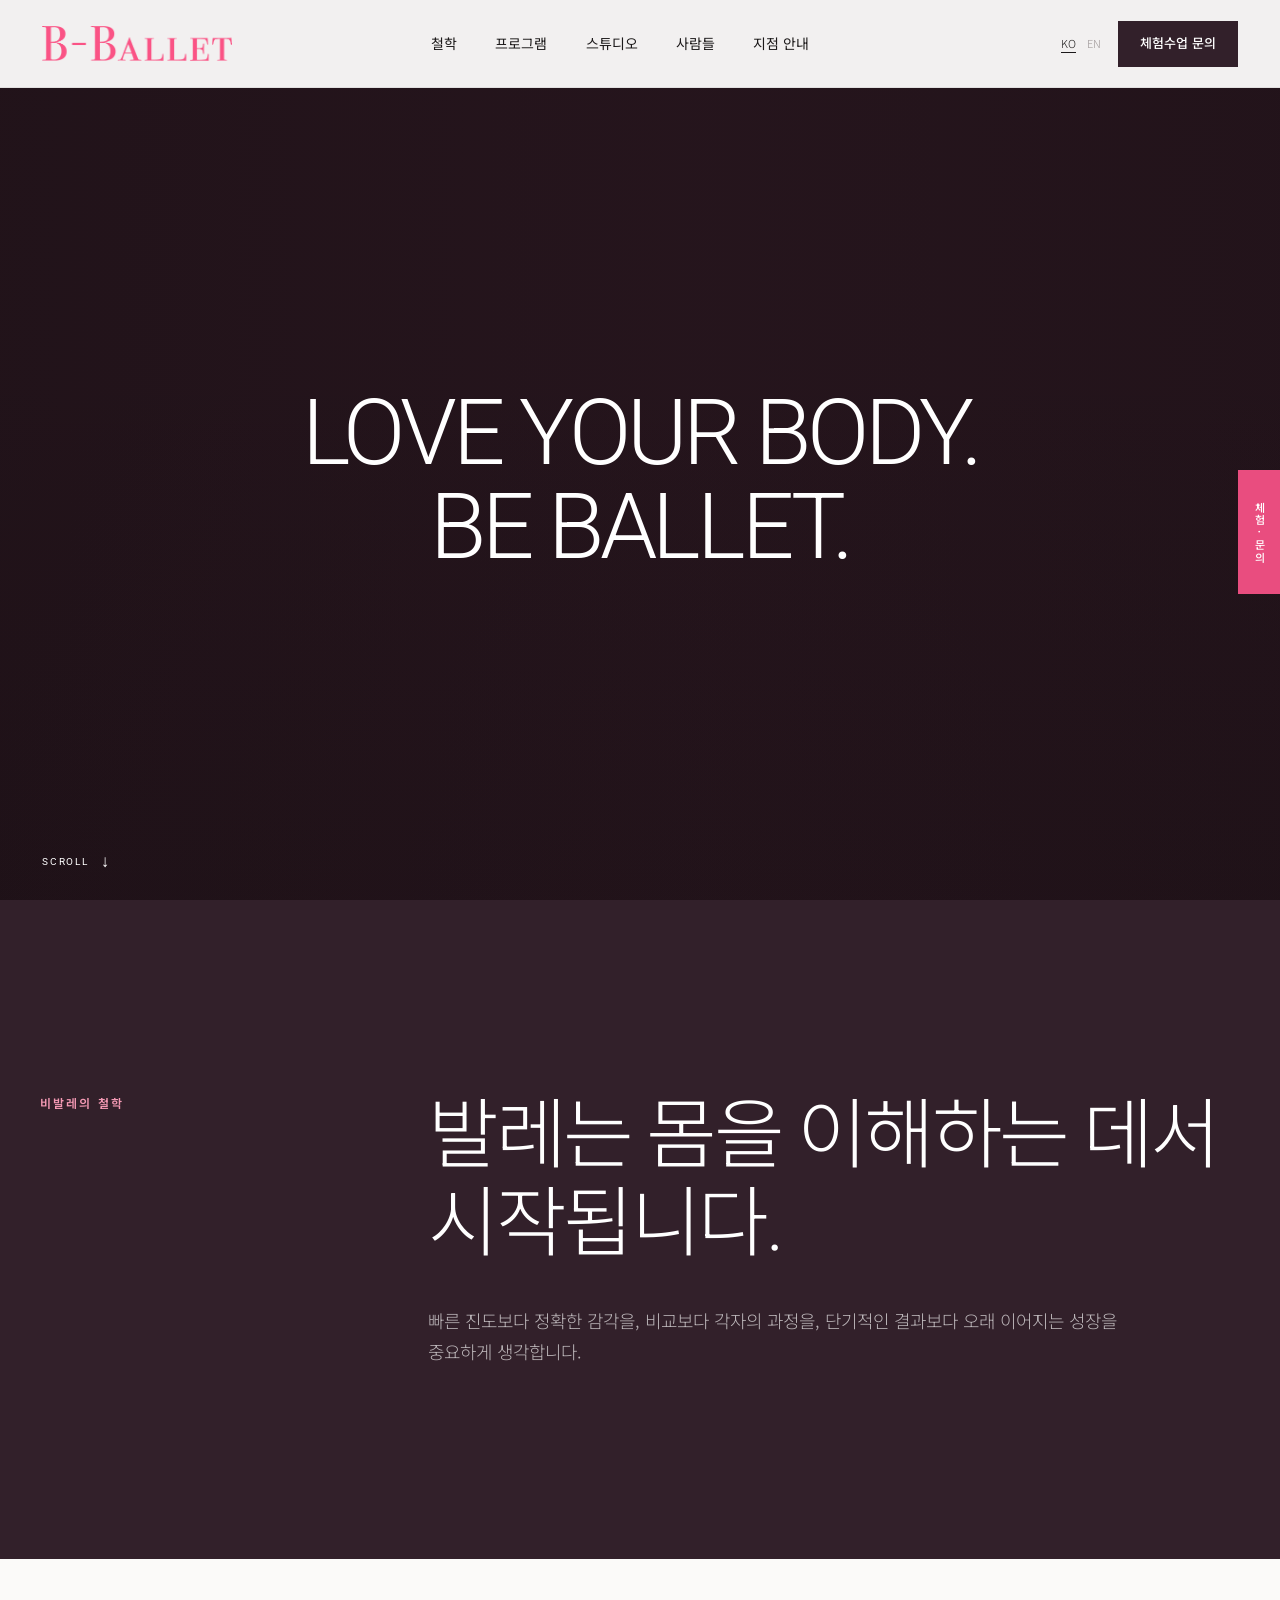
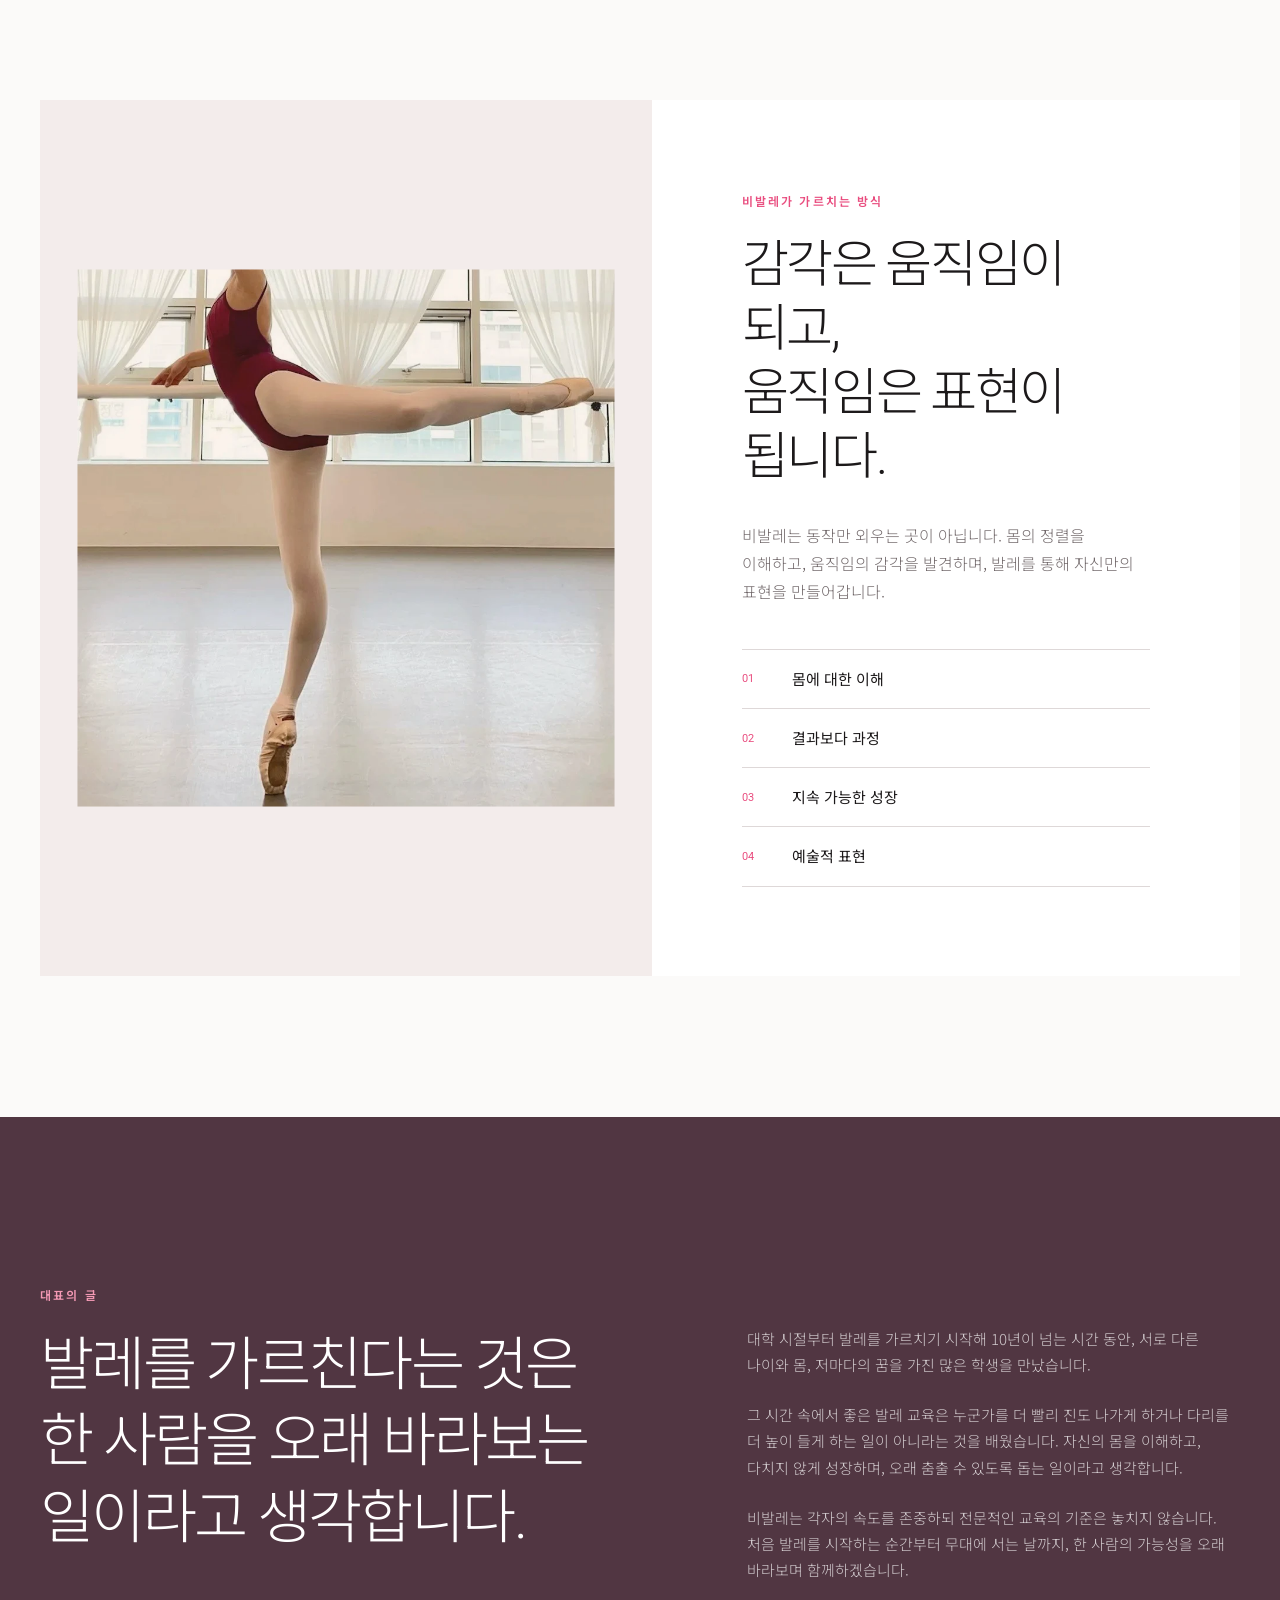
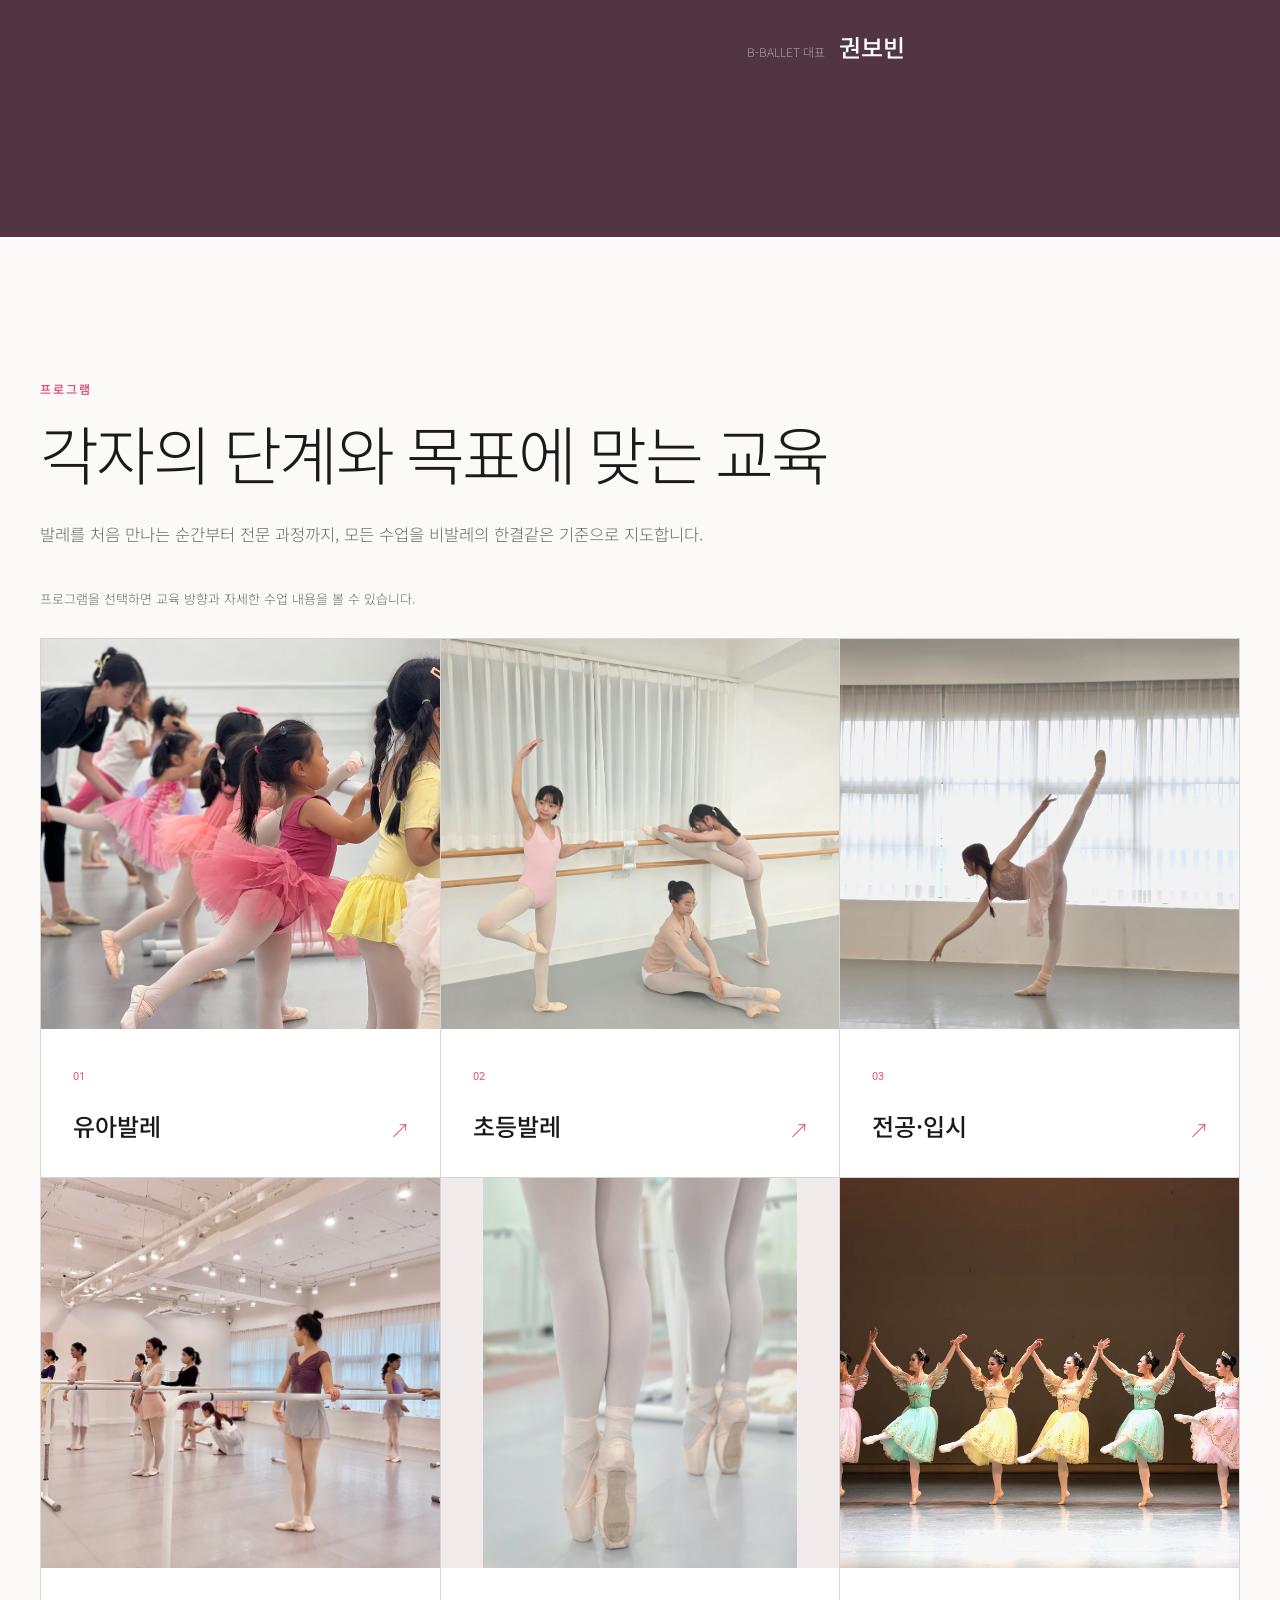
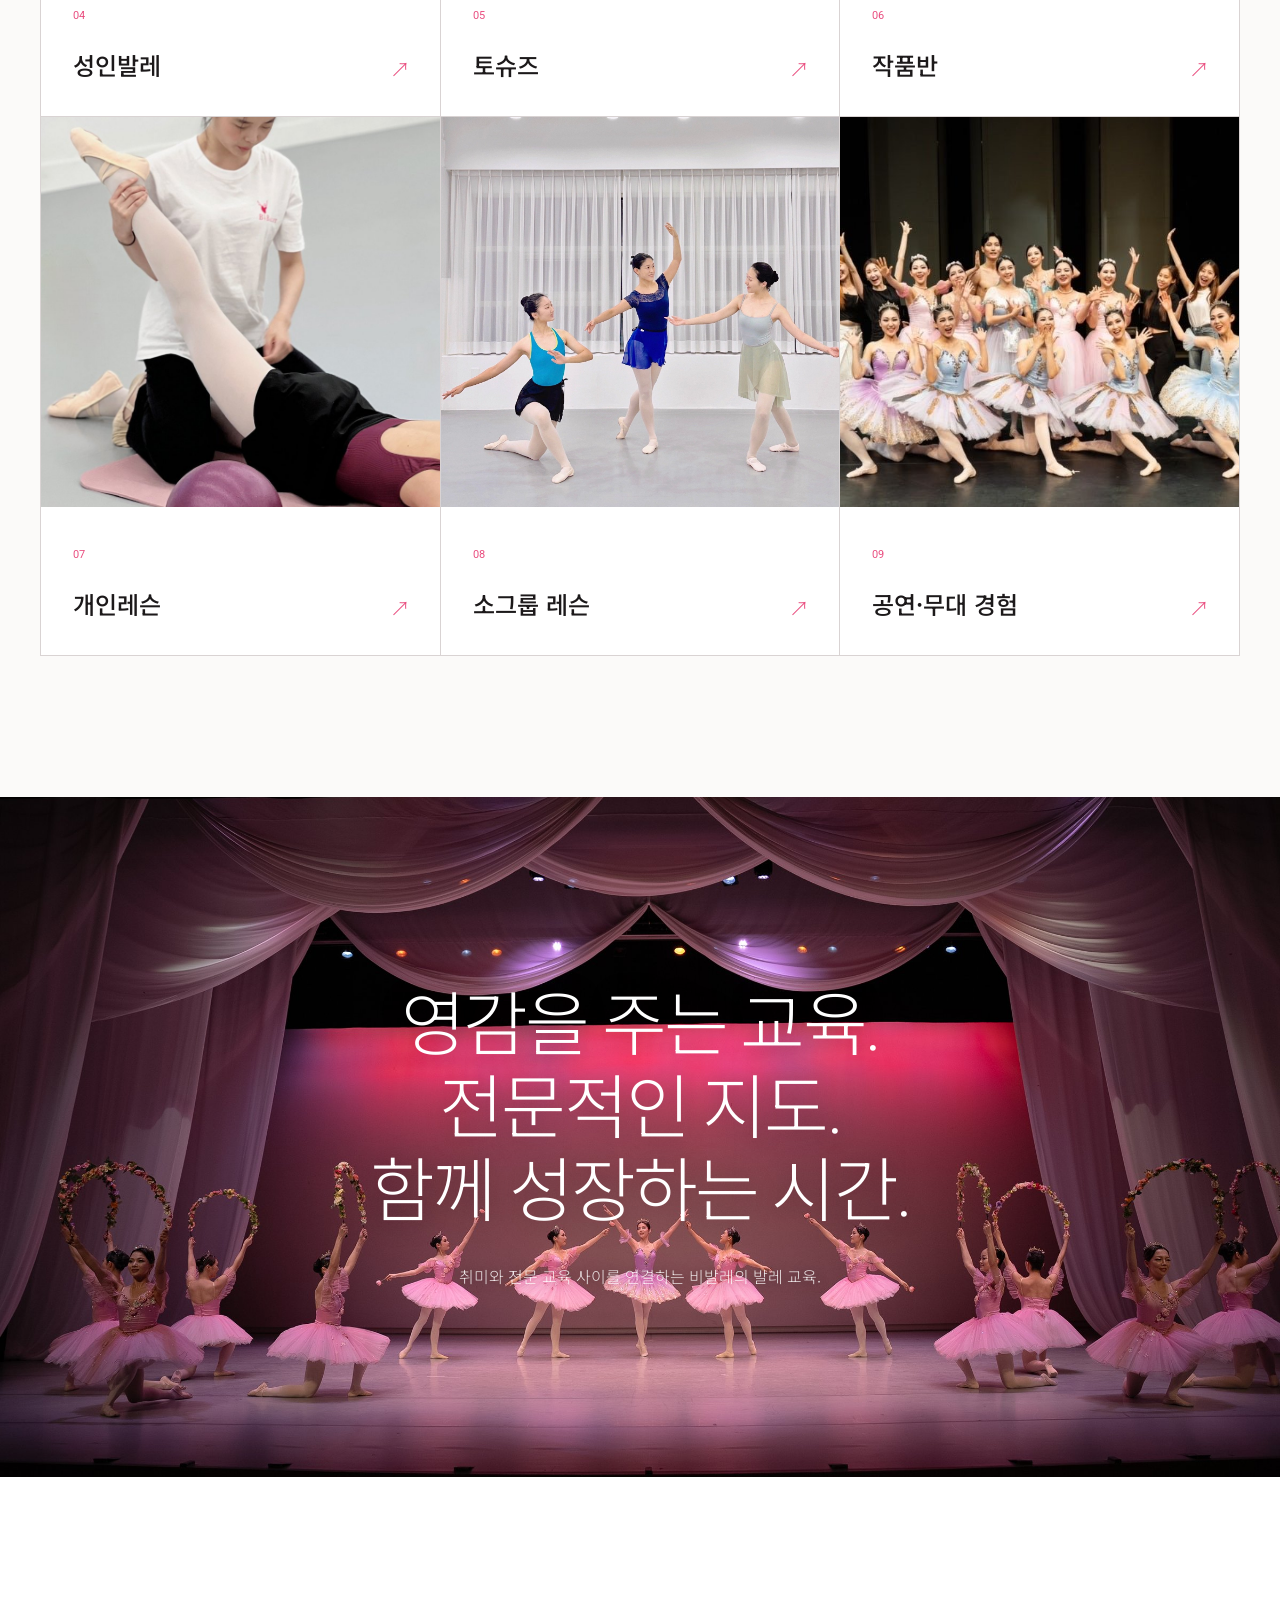
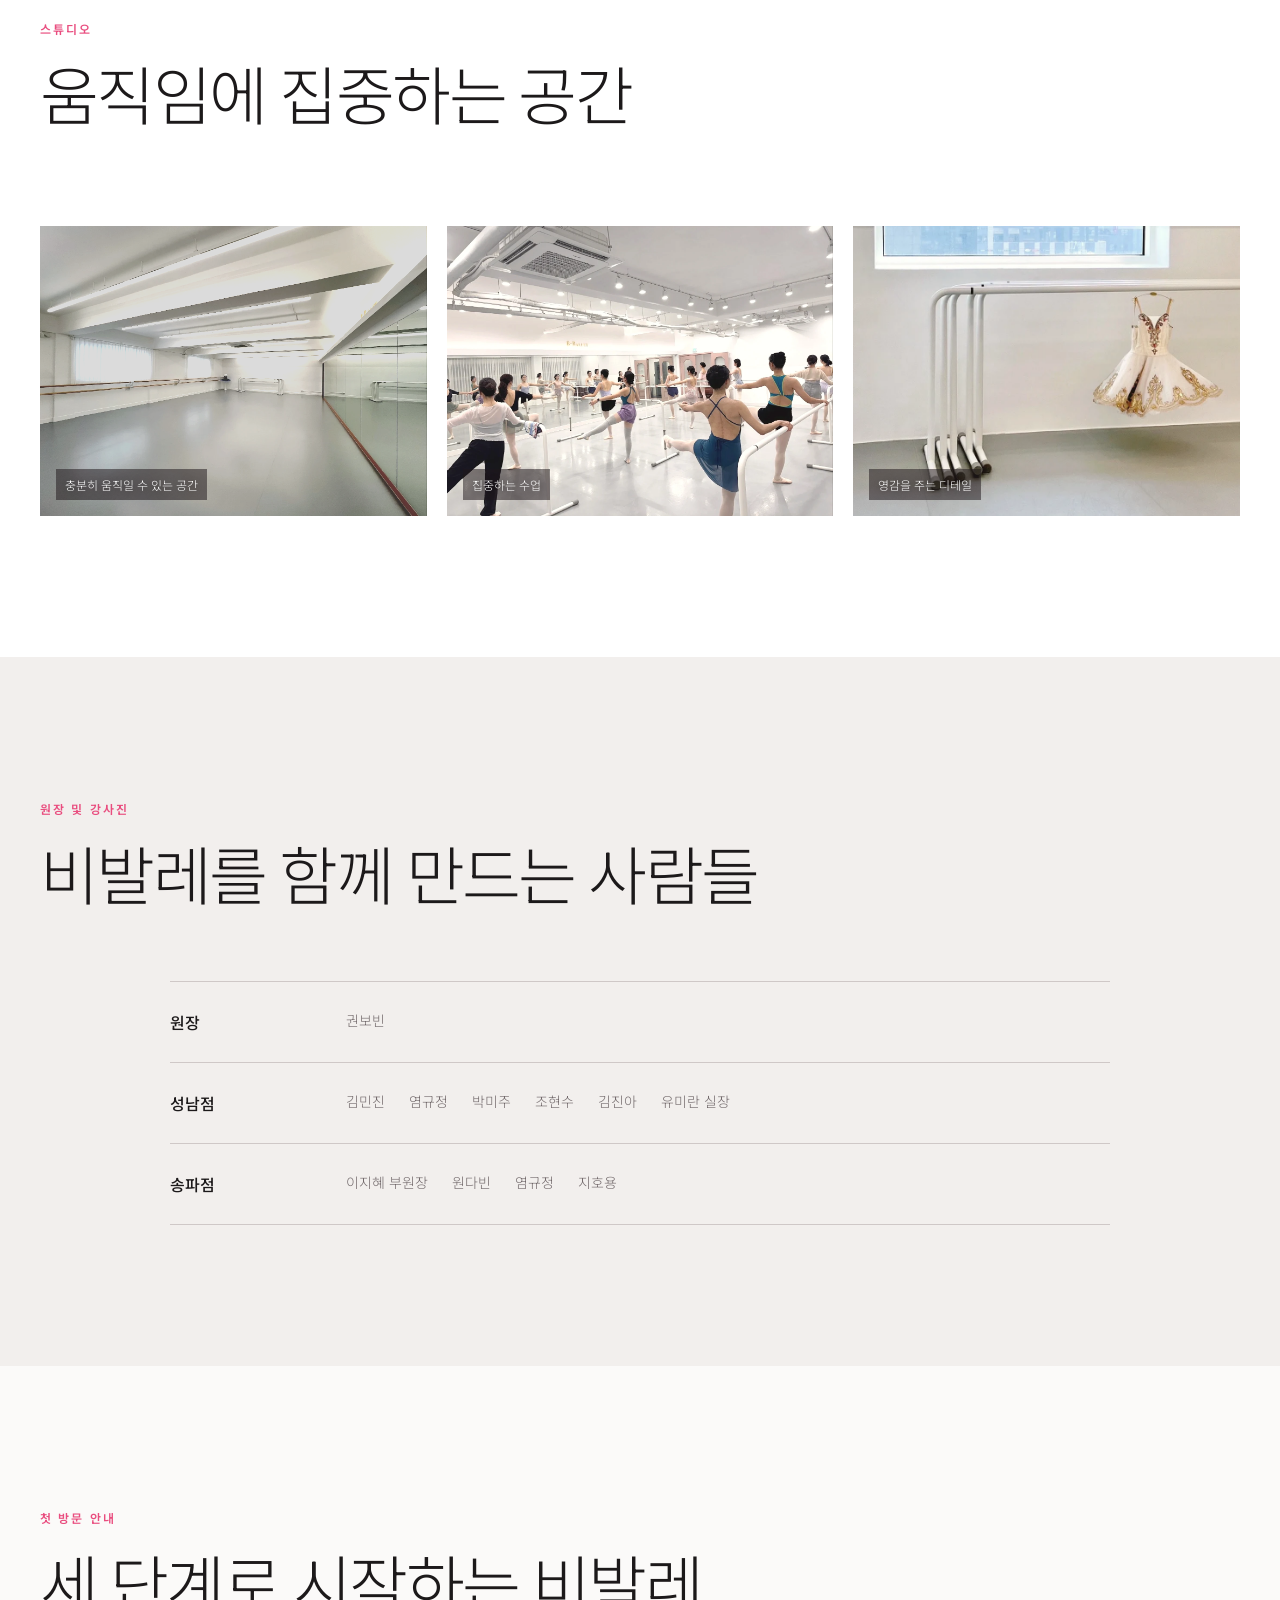
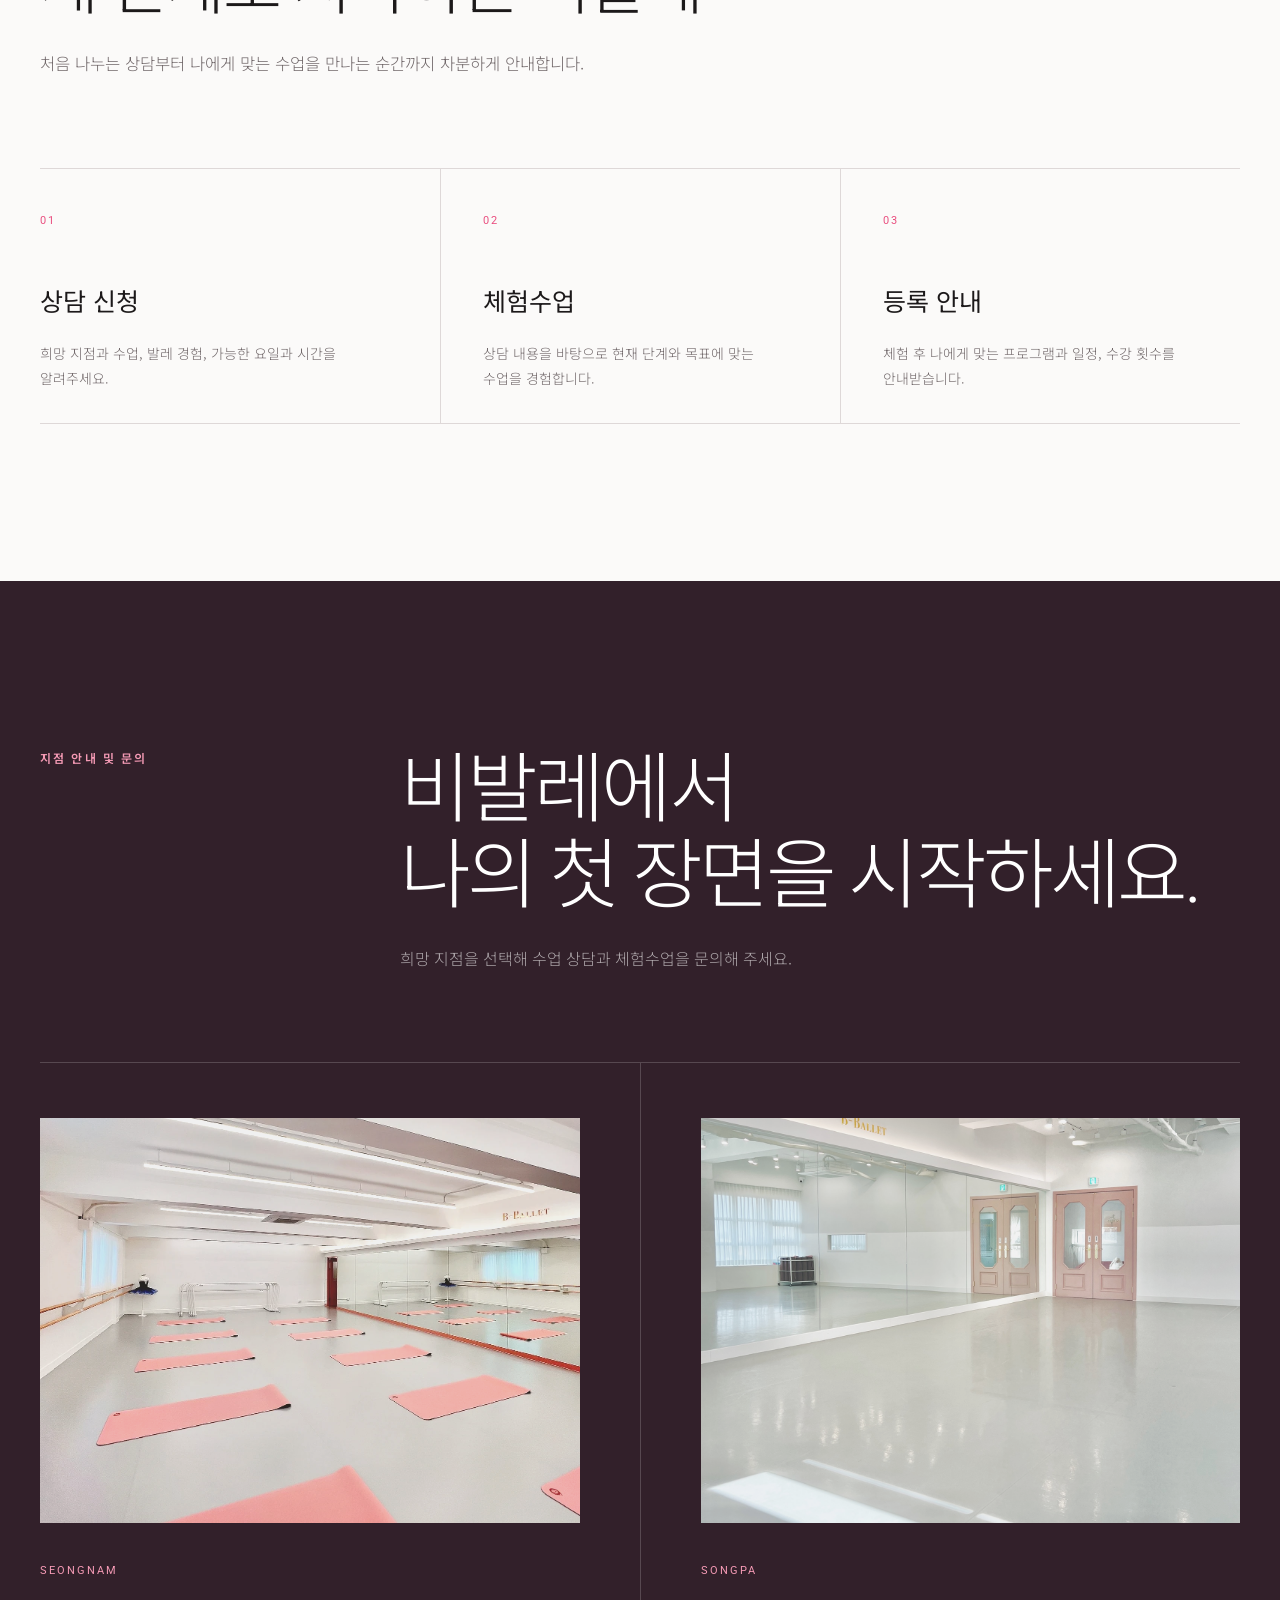
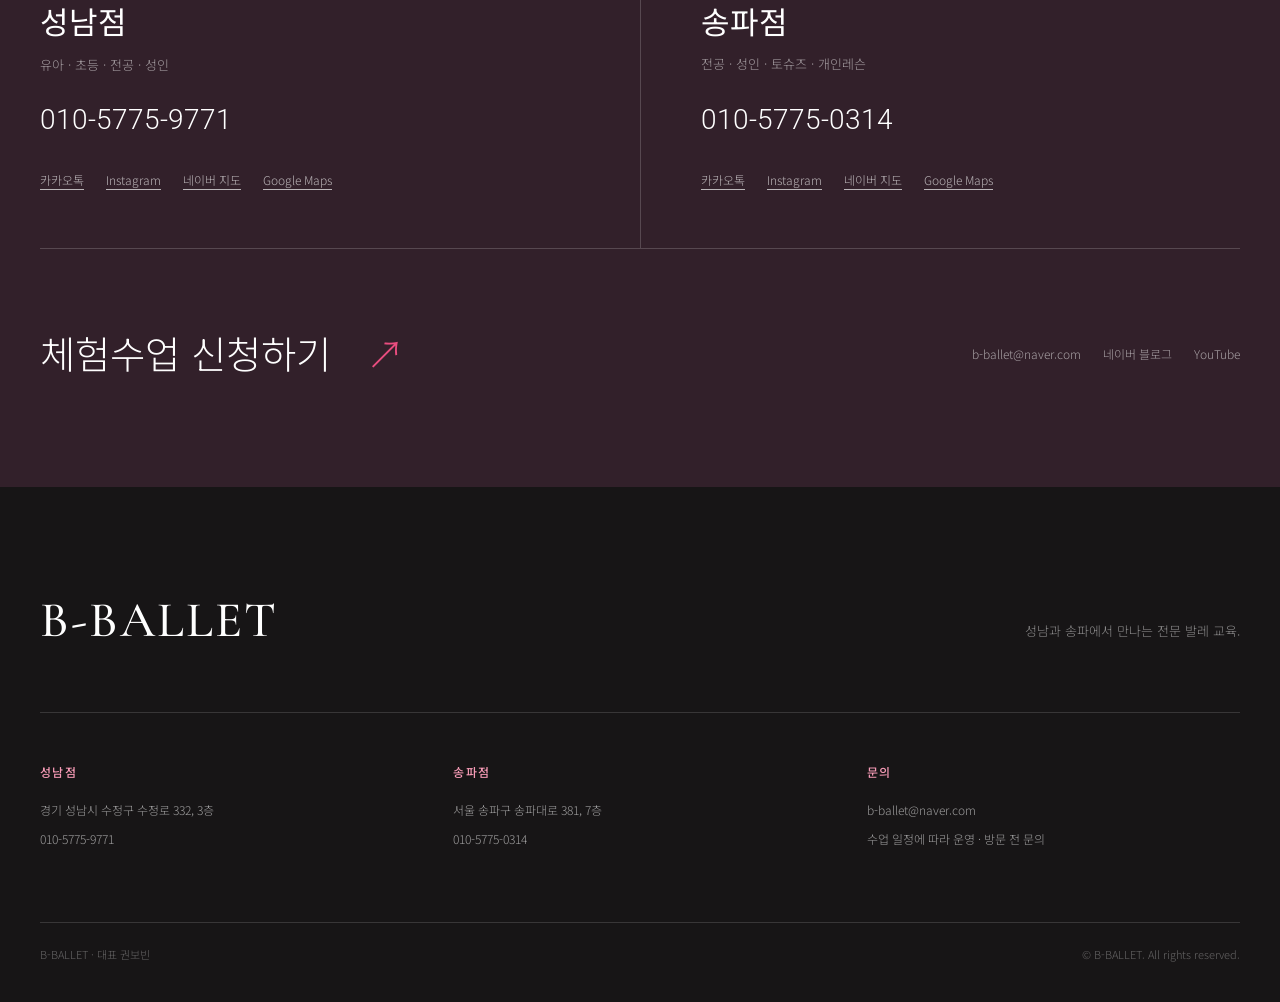
==== commit 26374dd3: "Add visit flow and studio footer details" ====
--- a/index.html
+++ b/index.html
@@ -12,7 +12,7 @@
     <link rel="preconnect" href="https://fonts.googleapis.com" />
     <link rel="preconnect" href="https://fonts.gstatic.com" crossorigin />
     <link href="https://fonts.googleapis.com/css2?family=Cormorant+Garamond:wght@500;600&family=Noto+Sans+KR:wght@300;400;500;600&family=Roboto:wght@300;400;500&display=swap" rel="stylesheet" />
-    <link rel="stylesheet" href="styles.css?v=tone-20260815-1" />
+    <link rel="stylesheet" href="styles.css?v=visit-footer-20260815-1" />
   </head>
   <body>
     <header class="site-header" data-header>
@@ -154,6 +154,19 @@
         </div>
       </section>
 
+      <section class="visit-flow section" aria-labelledby="visit-flow-title">
+        <div class="section-heading wrap">
+          <p class="eyebrow" data-en="Your First Visit">첫 방문 안내</p>
+          <h2 id="visit-flow-title" data-en="Begin ballet in three simple steps.">세 단계로 시작하는 비발레</h2>
+          <p data-en="We will guide you from the first conversation to the class that fits you best.">처음 나누는 상담부터 나에게 맞는 수업을 만나는 순간까지 차분하게 안내합니다.</p>
+        </div>
+        <ol class="visit-steps wrap">
+          <li><span>01</span><h3 data-en="Consultation">상담 신청</h3><p data-en="Tell us your preferred studio, class, experience, and available times.">희망 지점과 수업, 발레 경험, 가능한 요일과 시간을 알려주세요.</p></li>
+          <li><span>02</span><h3 data-en="Trial Class">체험수업</h3><p data-en="After consultation, experience a class selected for your level and goals.">상담 내용을 바탕으로 현재 단계와 목표에 맞는 수업을 경험합니다.</p></li>
+          <li><span>03</span><h3 data-en="Enrollment">등록 안내</h3><p data-en="Choose the program, schedule, and frequency that suit you after the trial.">체험 후 나에게 맞는 프로그램과 일정, 수강 횟수를 안내받습니다.</p></li>
+        </ol>
+      </section>
+
       <section class="contact" id="contact">
         <div class="contact-heading wrap">
           <p class="eyebrow light" data-en="Locations & Contact">지점 안내 및 문의</p>
@@ -169,7 +182,17 @@
     </main>
 
     <a class="side-inquiry" href="trial.html"><span data-en="Trial & Contact">체험 · 문의</span></a>
-    <footer class="footer"><strong>B-BALLET</strong><p data-en="Seongnam & Songpa · Professional ballet education">성남 · 송파 | 전문 발레 교육</p><span>© B-BALLET. All rights reserved.</span></footer>
+    <footer class="footer">
+      <div class="footer-inner">
+        <div class="footer-brand"><strong>B-BALLET</strong><p data-en="Professional ballet education in Seongnam and Songpa.">성남과 송파에서 만나는 전문 발레 교육.</p></div>
+        <div class="footer-information">
+          <section><h2 data-en="Seongnam Studio">성남점</h2><a href="https://www.google.com/maps/search/?api=1&query=%EA%B2%BD%EA%B8%B0%20%EC%84%B1%EB%82%A8%EC%8B%9C%20%EC%88%98%EC%A0%95%EA%B5%AC%20%EC%88%98%EC%A0%95%EB%A1%9C%20332" target="_blank" rel="noopener" data-en="3F, 332 Sujeong-ro, Sujeong-gu, Seongnam">경기 성남시 수정구 수정로 332, 3층</a><a href="tel:010-5775-9771">010-5775-9771</a></section>
+          <section><h2 data-en="Songpa Studio">송파점</h2><a href="https://www.google.com/maps/search/?api=1&query=%EC%84%9C%EC%9A%B8%20%EC%86%A1%ED%8C%8C%EA%B5%AC%20%EC%86%A1%ED%8C%8C%EB%8C%80%EB%A1%9C%20381" target="_blank" rel="noopener" data-en="7F, 381 Songpa-daero, Songpa-gu, Seoul">서울 송파구 송파대로 381, 7층</a><a href="tel:010-5775-0314">010-5775-0314</a></section>
+          <section><h2 data-en="Contact">문의</h2><a href="mailto:b-ballet@naver.com">b-ballet@naver.com</a><p data-en="Hours vary by class schedule · Please contact us before visiting.">수업 일정에 따라 운영 · 방문 전 문의</p></section>
+        </div>
+        <div class="footer-legal"><span data-en="B-BALLET · Director Kwon Bobin">B-BALLET · 대표 권보빈</span><span>© B-BALLET. All rights reserved.</span></div>
+      </div>
+    </footer>
     <script src="script.js?v=renewal-1"></script>
   </body>
 </html>
--- a/styles.css
+++ b/styles.css
@@ -43,7 +43,7 @@
 .hero-frame { opacity: 0; animation: hero-cinema 18s ease-in-out infinite; }
 .hero-frame:nth-child(1) { animation-delay: 0s; object-position: center 48%; }
 .hero-frame:nth-child(2) { animation-delay: -12s; object-position: center 50%; }
-.hero-frame:nth-child(3) { animation-delay: -6s; object-position: center 50%; }
+.hero-frame:nth-child(3) { animation-delay: -6s; object-position: center 82%; }
 .hero-overlay { background: linear-gradient(90deg, rgba(21,13,17,.27), rgba(21,13,17,.05) 55%, rgba(21,13,17,.21)), linear-gradient(0deg, rgba(20,12,16,.2), transparent 60%); }
 .hero-copy { position: relative; z-index: 1; width: min(1200px, calc(100% - 80px)); text-align: center; }
 .hero h1 { margin: 60px 0 0; font-family: "Roboto", sans-serif; font-size: clamp(52px, 7.2vw, 112px); font-weight: 300; letter-spacing: -.045em; line-height: 1.02; }
@@ -163,6 +163,15 @@
 .faculty-list h3 { margin: 0; font-size: 16px; font-weight: 500; }
 .faculty-list p { display: flex; flex-wrap: wrap; gap: 8px 24px; margin: 0; color: var(--muted); font-size: 14px; }
 
+.visit-flow { background: #fbfaf9; }
+.visit-flow .section-heading > p:last-child { max-width: 620px; margin: 22px 0 0; color: var(--muted); word-break: keep-all; }
+.visit-steps { display: grid; grid-template-columns: repeat(3,minmax(0,1fr)); padding-left: 0; border-top: 1px solid var(--line); }
+.visit-steps li { min-height: 250px; padding: 34px 42px 32px 0; list-style: none; border-bottom: 1px solid var(--line); }
+.visit-steps li + li { padding-left: 42px; border-left: 1px solid var(--line); }
+.visit-steps span { color: var(--pink); font: 400 11px/1 "Roboto", sans-serif; letter-spacing: .14em; }
+.visit-steps h3 { margin: 48px 0 18px; font-size: 25px; font-weight: 400; }
+.visit-steps p { max-width: 300px; margin: 0; color: var(--muted); font-size: 14px; line-height: 1.8; word-break: keep-all; }
+
 .contact { padding: clamp(110px, 13vw, 190px) 0 100px; background: var(--plum); color: white; }
 .contact-heading { display: grid; grid-template-columns: .6fr 1.4fr; margin-bottom: 90px; }
 .contact-heading .eyebrow { grid-row: 1 / span 3; }
@@ -191,10 +200,17 @@
 .contact-bottom > div { display: flex; flex-wrap: wrap; justify-content: flex-end; gap: 8px 22px; color: rgba(255,255,255,.58); font-size: 12px; }
 
 .side-inquiry { position: fixed; right: 0; bottom: 34%; z-index: 40; display: grid; place-items: center; width: 42px; height: 124px; background: var(--pink); color: white; writing-mode: vertical-rl; font-size: 11px; font-weight: 500; letter-spacing: .12em; }
-.footer { display: grid; place-items: center; min-height: 360px; padding: 70px 30px; background: #171516; color: white; text-align: center; }
-.footer strong { font-family: "Cormorant Garamond", serif; font-size: 50px; font-weight: 500; letter-spacing: .04em; }
-.footer p { margin: 10px 0 38px; color: rgba(255,255,255,.5); font-size: 13px; }
-.footer span { color: rgba(255,255,255,.34); font-size: 11px; }
+.footer { padding: 90px 0 38px; background: #171516; color: white; }
+.footer-inner { width: min(var(--content), calc(100% - 80px)); margin: 0 auto; }
+.footer-brand { display: flex; justify-content: space-between; align-items: baseline; gap: 30px; padding-bottom: 48px; border-bottom: 1px solid rgba(255,255,255,.14); }
+.footer-brand strong { font-family: "Cormorant Garamond", serif; font-size: 50px; font-weight: 500; letter-spacing: .04em; }
+.footer-brand p { margin: 0; color: rgba(255,255,255,.5); font-size: 13px; }
+.footer-information { display: grid; grid-template-columns: repeat(3,minmax(0,1fr)); gap: 40px; padding: 48px 0 65px; }
+.footer-information h2 { margin: 0 0 18px; color: #f59ab5; font-size: 12px; font-weight: 500; letter-spacing: .12em; }
+.footer-information a, .footer-information p { display: block; margin: 0 0 8px; color: rgba(255,255,255,.58); font-size: 12px; line-height: 1.7; }
+.footer-information a:hover { color: white; }
+.footer-legal { display: flex; justify-content: space-between; gap: 20px; padding-top: 22px; border-top: 1px solid rgba(255,255,255,.14); }
+.footer-legal span { color: rgba(255,255,255,.34); font-size: 11px; }
 
 /* Trial class */
 .trial-page { min-height: 100vh; background: #f4f0ef; }
@@ -267,6 +283,8 @@
   .studio-grid .studio-wide { height: auto; aspect-ratio: 16/9; }
   .people-layout { grid-template-columns: 1fr; }
   .director-card { max-width: 600px; }
+  .visit-steps li { padding-right: 25px; }
+  .visit-steps li + li { padding-left: 25px; }
   .contact-heading { gap: 0; }
   .branch-card { padding: 45px 35px 45px 0; }
   .branch-card + .branch-card { padding-left: 35px; }
@@ -308,6 +326,9 @@
   .studio-grid figure:last-child { margin-right: 18px; }
   .people { padding-bottom: 95px; }
   .faculty-list section { grid-template-columns: 1fr; gap: 10px; }
+  .visit-steps { grid-template-columns: 1fr; }
+  .visit-steps li, .visit-steps li + li { min-height: 0; padding: 28px 0 32px; border-left: 0; }
+  .visit-steps h3 { margin-top: 28px; }
   .contact { padding: 95px 0 75px; }
   .contact-heading { margin-bottom: 55px; }
   .contact-heading h2 { font-size: 45px; }
@@ -318,7 +339,12 @@
   .contact-bottom { flex-direction: column; align-items: flex-start; }
   .contact-bottom > div { justify-content: flex-start; }
   .side-inquiry { bottom: 20%; height: 110px; }
-  .footer { min-height: 300px; }
+  .footer { padding-top: 70px; }
+  .footer-inner { width: calc(100% - 36px); }
+  .footer-brand { display: block; }
+  .footer-brand p { margin-top: 8px; }
+  .footer-information { grid-template-columns: 1fr; gap: 34px; }
+  .footer-legal { flex-direction: column; }
   .trial-header { padding: 12px 18px; }
   .trial-header .brand { width: 140px; }
   .trial-header > .language-toggle { margin-right: 8px; }
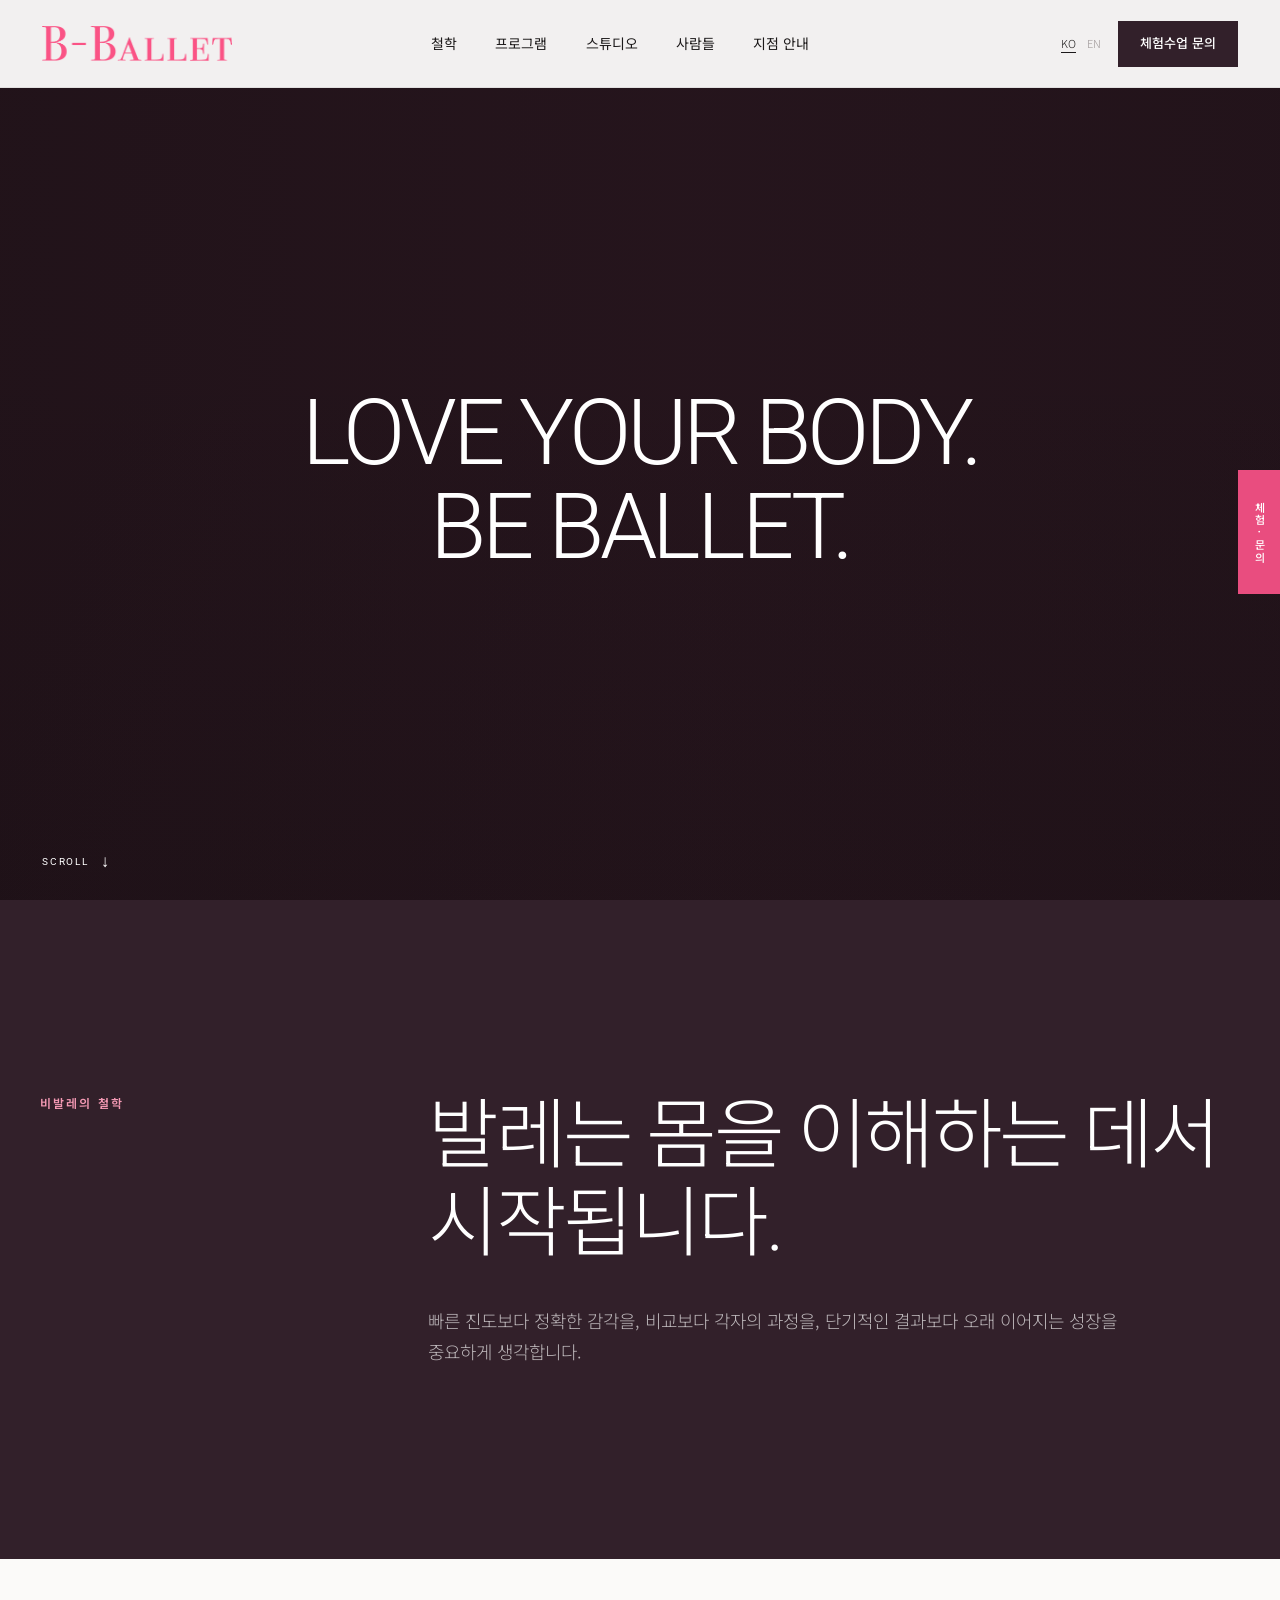
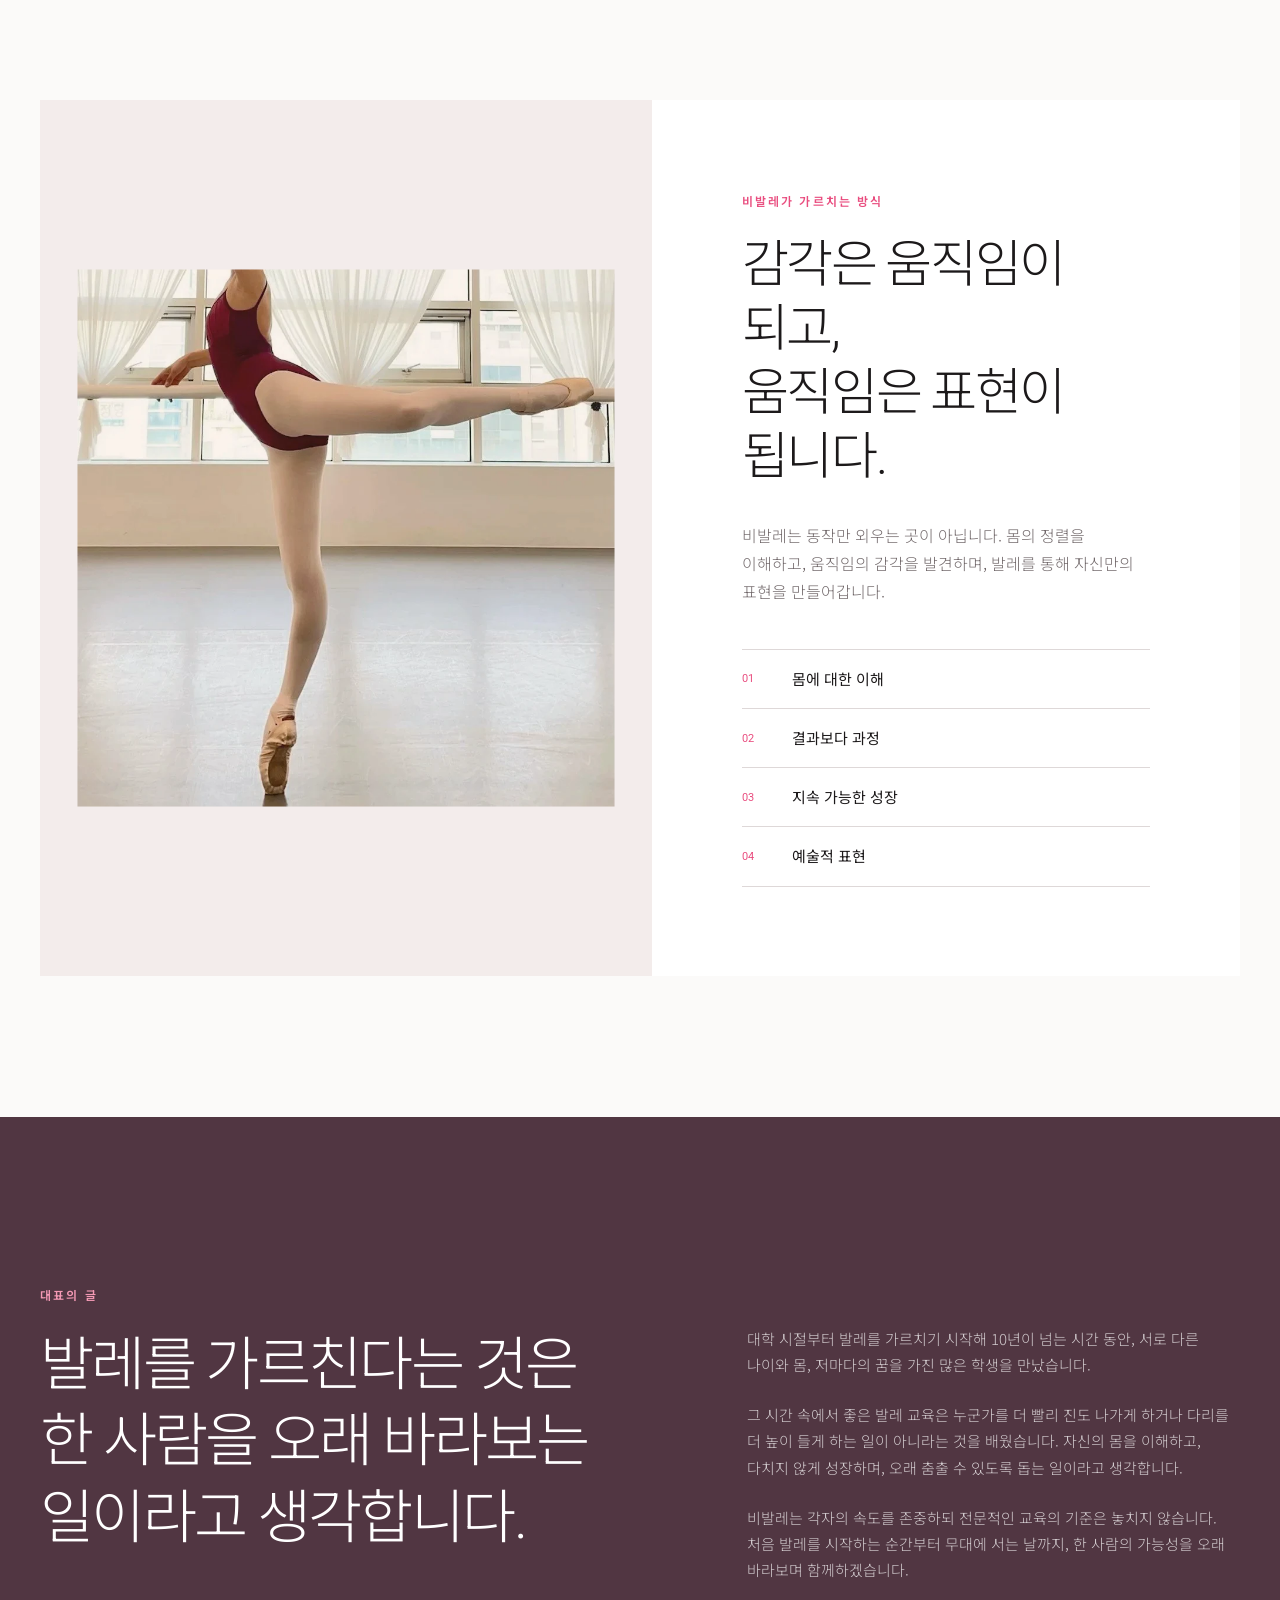
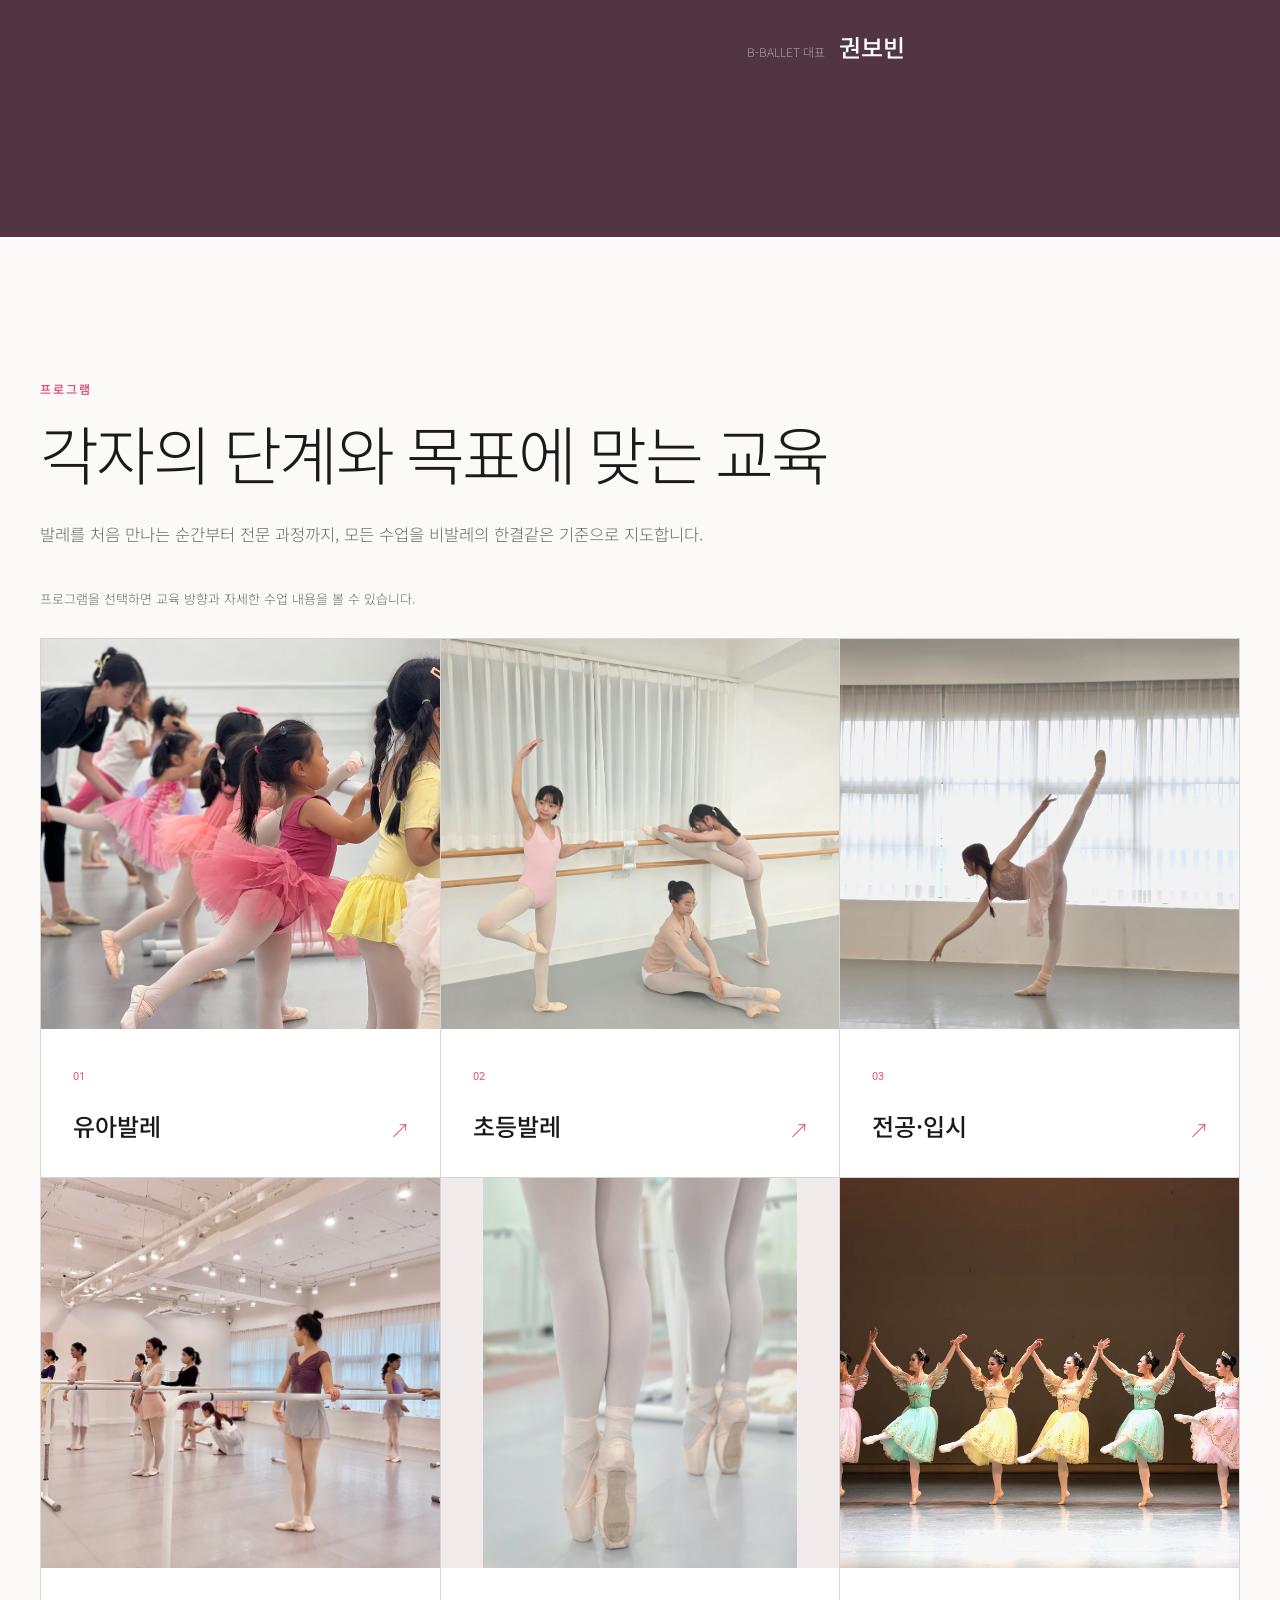
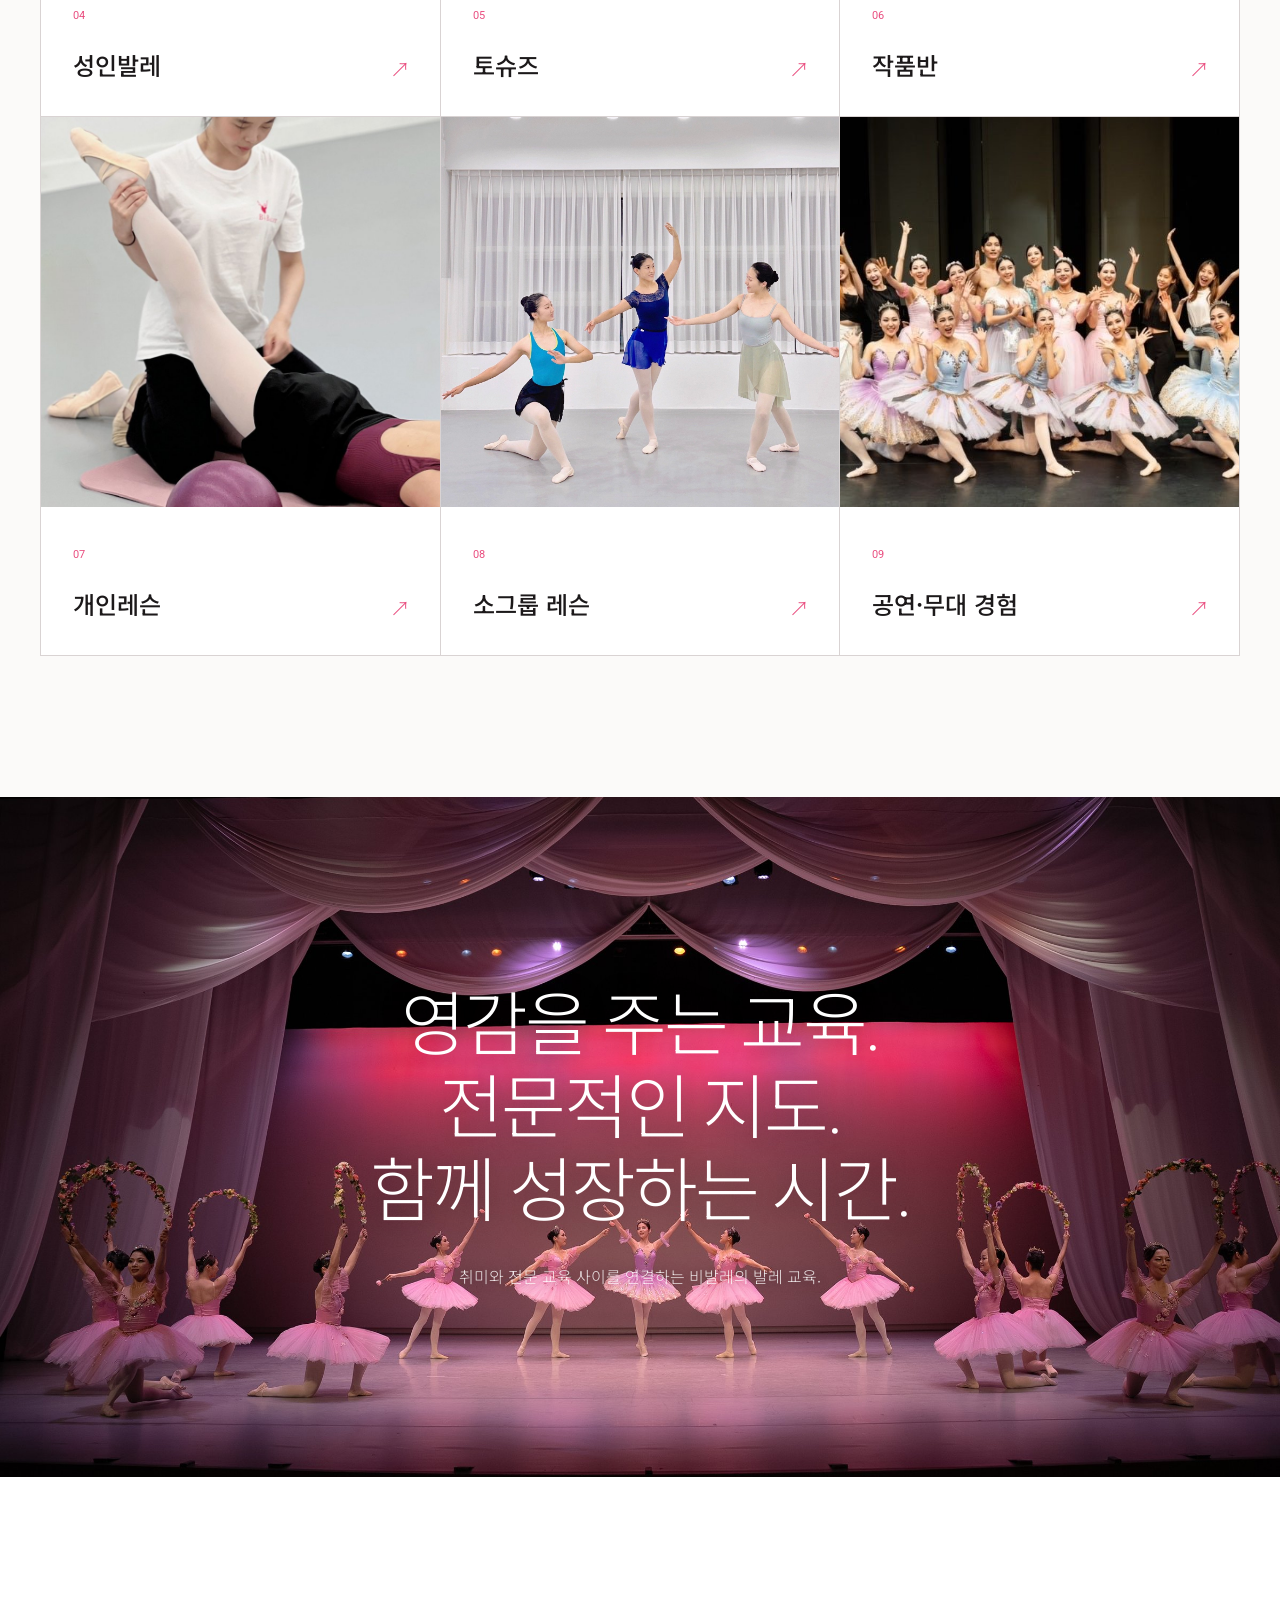
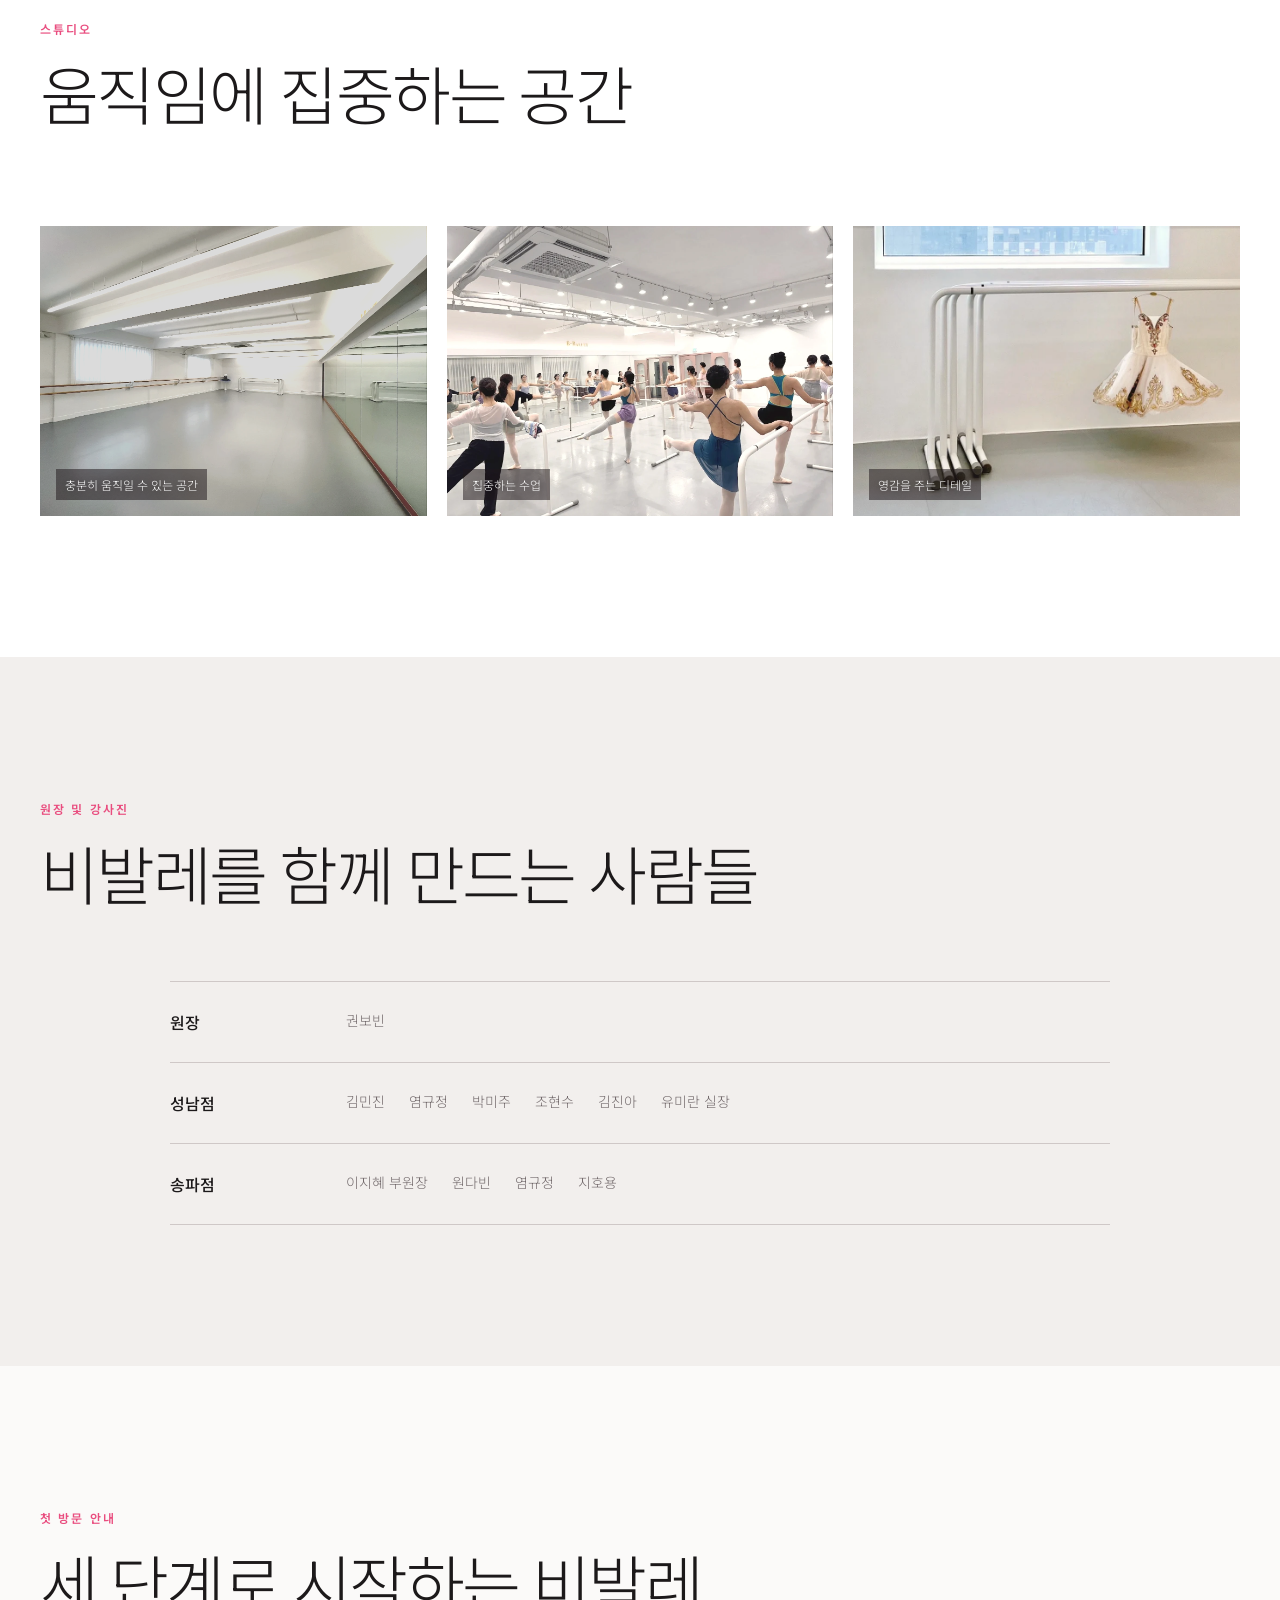
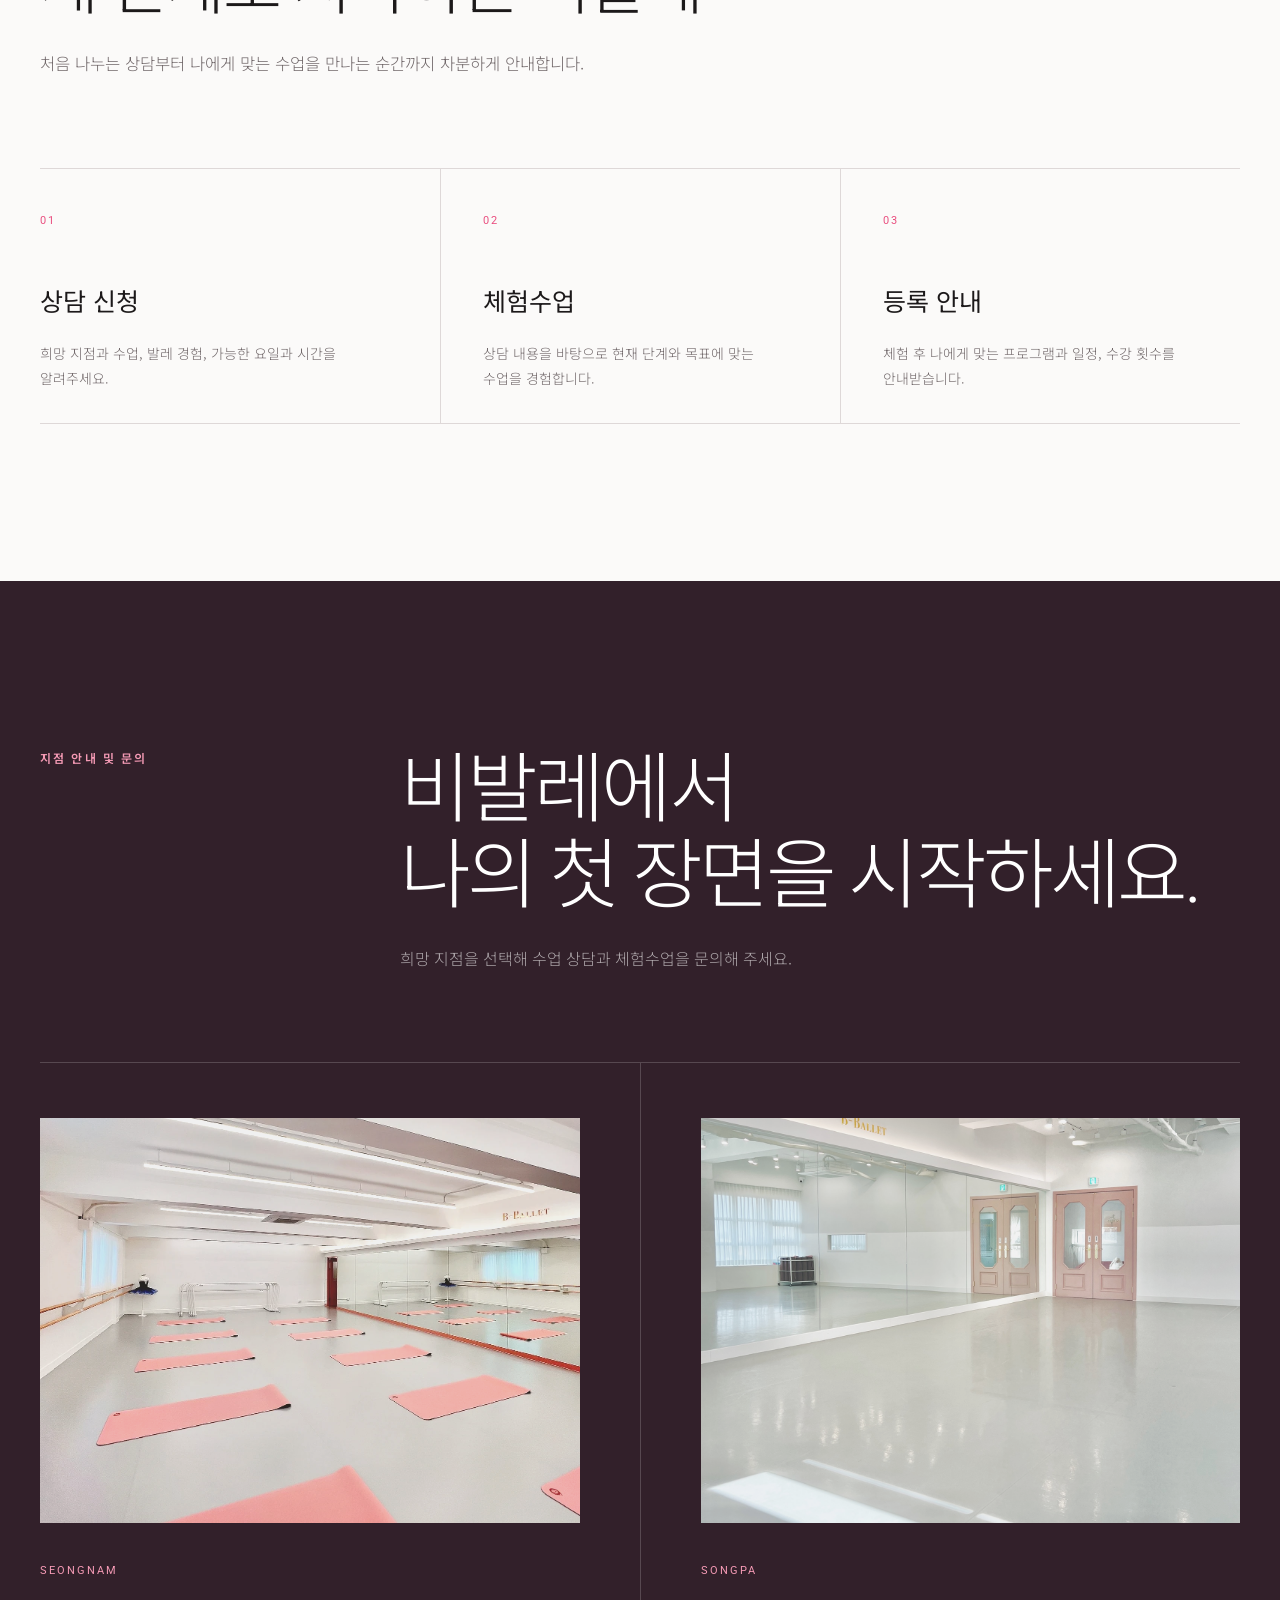
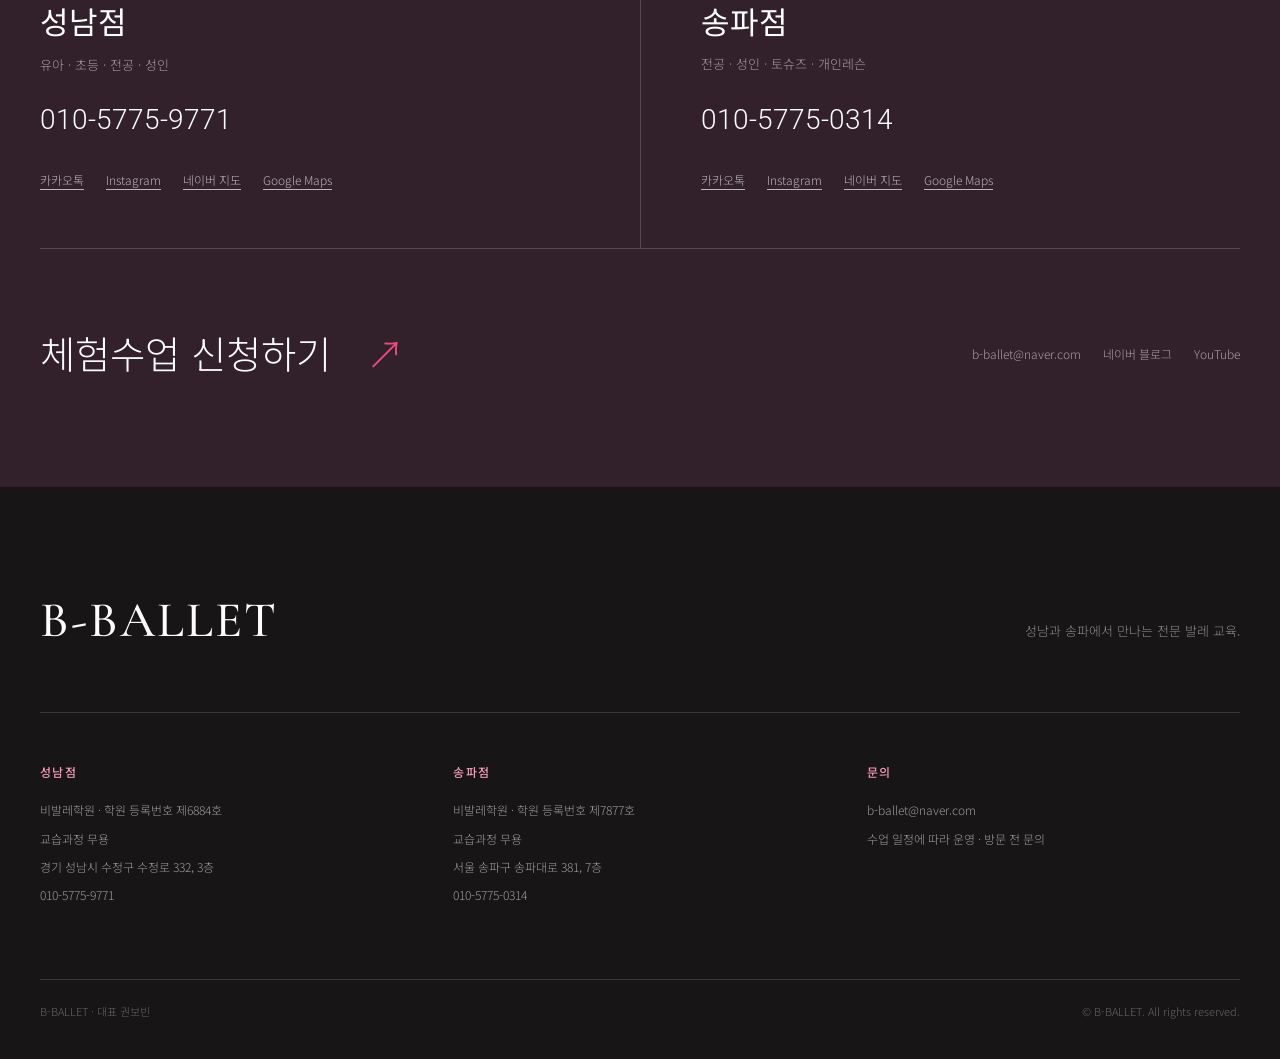
==== commit 558cdf85: "Add academy registration details" ====
--- a/index.html
+++ b/index.html
@@ -12,7 +12,7 @@
     <link rel="preconnect" href="https://fonts.googleapis.com" />
     <link rel="preconnect" href="https://fonts.gstatic.com" crossorigin />
     <link href="https://fonts.googleapis.com/css2?family=Cormorant+Garamond:wght@500;600&family=Noto+Sans+KR:wght@300;400;500;600&family=Roboto:wght@300;400;500&display=swap" rel="stylesheet" />
-    <link rel="stylesheet" href="styles.css?v=visit-footer-20260815-1" />
+    <link rel="stylesheet" href="styles.css?v=academy-registration-20260816-1" />
   </head>
   <body>
     <header class="site-header" data-header>
@@ -186,8 +186,8 @@
       <div class="footer-inner">
         <div class="footer-brand"><strong>B-BALLET</strong><p data-en="Professional ballet education in Seongnam and Songpa.">성남과 송파에서 만나는 전문 발레 교육.</p></div>
         <div class="footer-information">
-          <section><h2 data-en="Seongnam Studio">성남점</h2><a href="https://www.google.com/maps/search/?api=1&query=%EA%B2%BD%EA%B8%B0%20%EC%84%B1%EB%82%A8%EC%8B%9C%20%EC%88%98%EC%A0%95%EA%B5%AC%20%EC%88%98%EC%A0%95%EB%A1%9C%20332" target="_blank" rel="noopener" data-en="3F, 332 Sujeong-ro, Sujeong-gu, Seongnam">경기 성남시 수정구 수정로 332, 3층</a><a href="tel:010-5775-9771">010-5775-9771</a></section>
-          <section><h2 data-en="Songpa Studio">송파점</h2><a href="https://www.google.com/maps/search/?api=1&query=%EC%84%9C%EC%9A%B8%20%EC%86%A1%ED%8C%8C%EA%B5%AC%20%EC%86%A1%ED%8C%8C%EB%8C%80%EB%A1%9C%20381" target="_blank" rel="noopener" data-en="7F, 381 Songpa-daero, Songpa-gu, Seoul">서울 송파구 송파대로 381, 7층</a><a href="tel:010-5775-0314">010-5775-0314</a></section>
+          <section><h2 data-en="Seongnam Studio">성남점</h2><p data-en="B-BALLET Academy · Registration No. 6884">비발레학원 · 학원 등록번호 제6884호</p><p data-en="Curriculum: Dance">교습과정 무용</p><a href="https://www.google.com/maps/search/?api=1&query=%EA%B2%BD%EA%B8%B0%20%EC%84%B1%EB%82%A8%EC%8B%9C%20%EC%88%98%EC%A0%95%EA%B5%AC%20%EC%88%98%EC%A0%95%EB%A1%9C%20332" target="_blank" rel="noopener" data-en="3F, 332 Sujeong-ro, Sujeong-gu, Seongnam">경기 성남시 수정구 수정로 332, 3층</a><a href="tel:010-5775-9771">010-5775-9771</a></section>
+          <section><h2 data-en="Songpa Studio">송파점</h2><p data-en="B-BALLET Academy · Registration No. 7877">비발레학원 · 학원 등록번호 제7877호</p><p data-en="Curriculum: Dance">교습과정 무용</p><a href="https://www.google.com/maps/search/?api=1&query=%EC%84%9C%EC%9A%B8%20%EC%86%A1%ED%8C%8C%EA%B5%AC%20%EC%86%A1%ED%8C%8C%EB%8C%80%EB%A1%9C%20381" target="_blank" rel="noopener" data-en="7F, 381 Songpa-daero, Songpa-gu, Seoul">서울 송파구 송파대로 381, 7층</a><a href="tel:010-5775-0314">010-5775-0314</a></section>
           <section><h2 data-en="Contact">문의</h2><a href="mailto:b-ballet@naver.com">b-ballet@naver.com</a><p data-en="Hours vary by class schedule · Please contact us before visiting.">수업 일정에 따라 운영 · 방문 전 문의</p></section>
         </div>
         <div class="footer-legal"><span data-en="B-BALLET · Director Kwon Bobin">B-BALLET · 대표 권보빈</span><span>© B-BALLET. All rights reserved.</span></div>
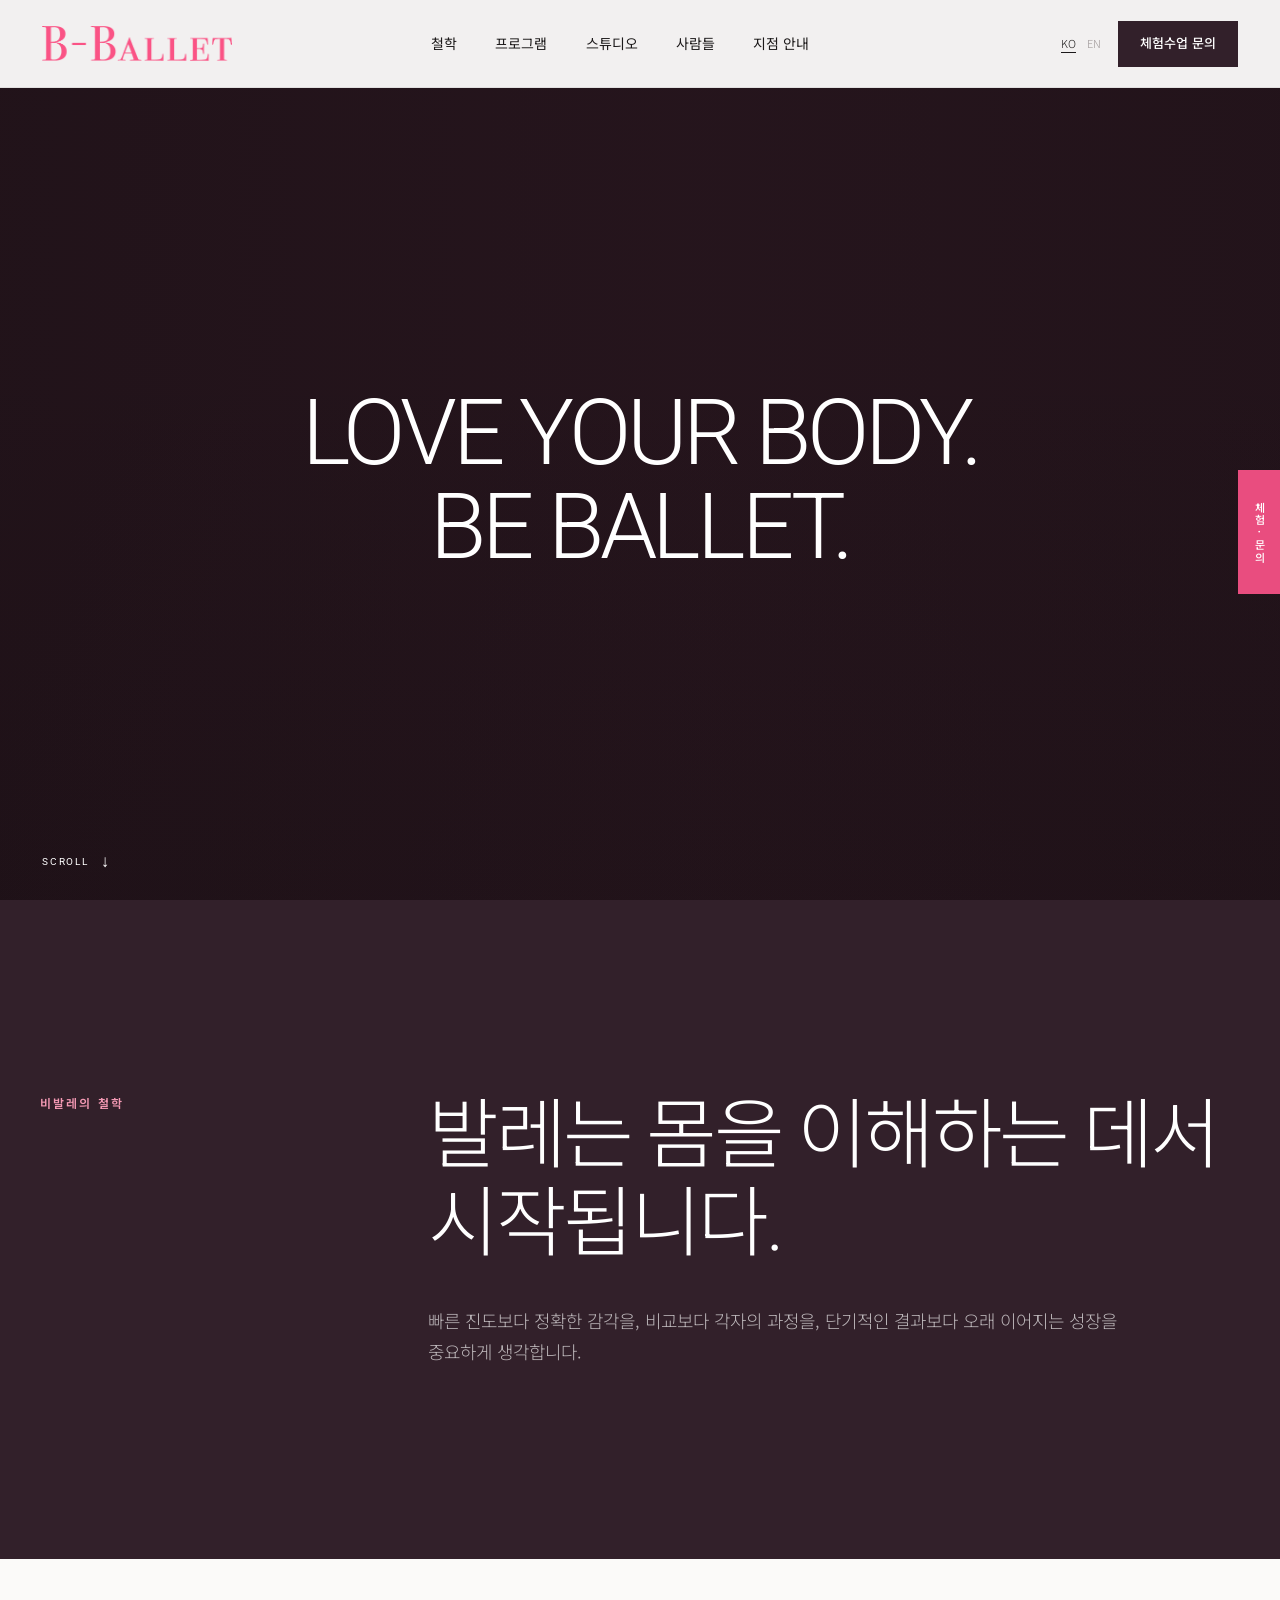
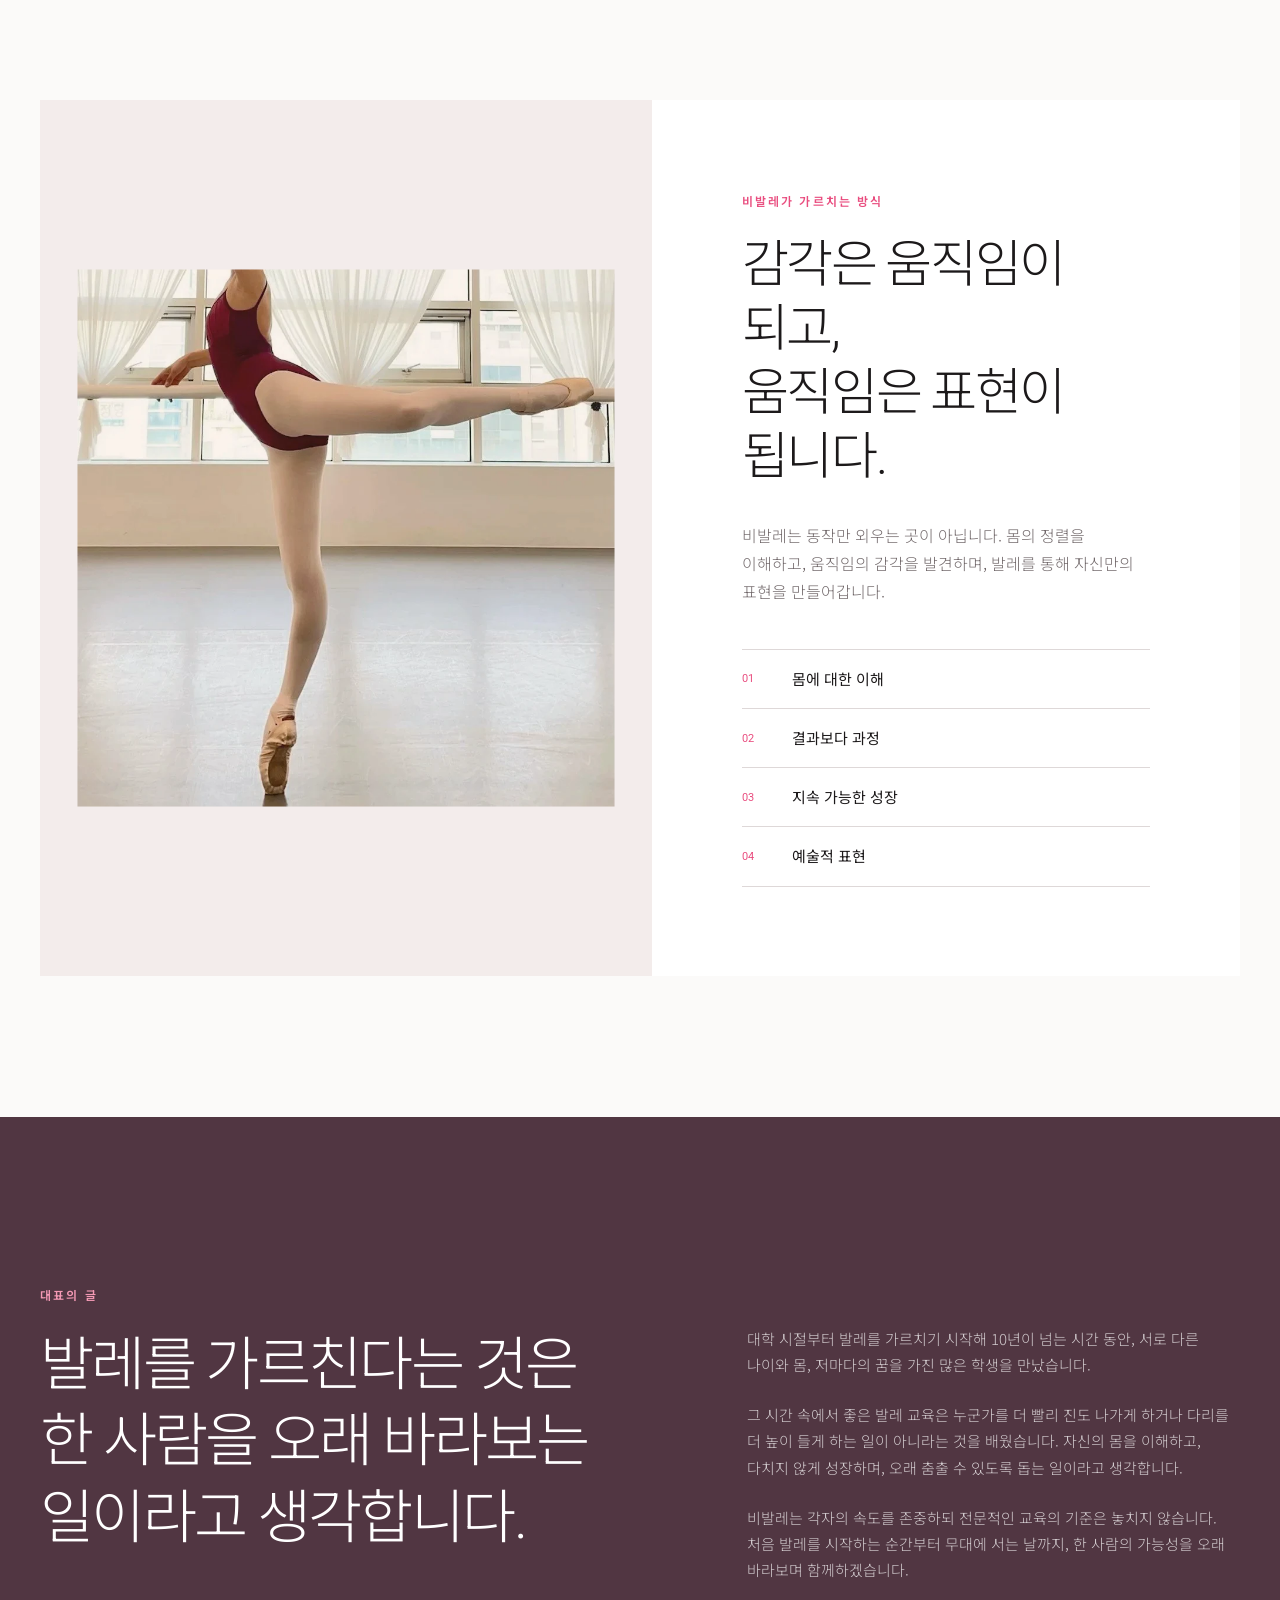
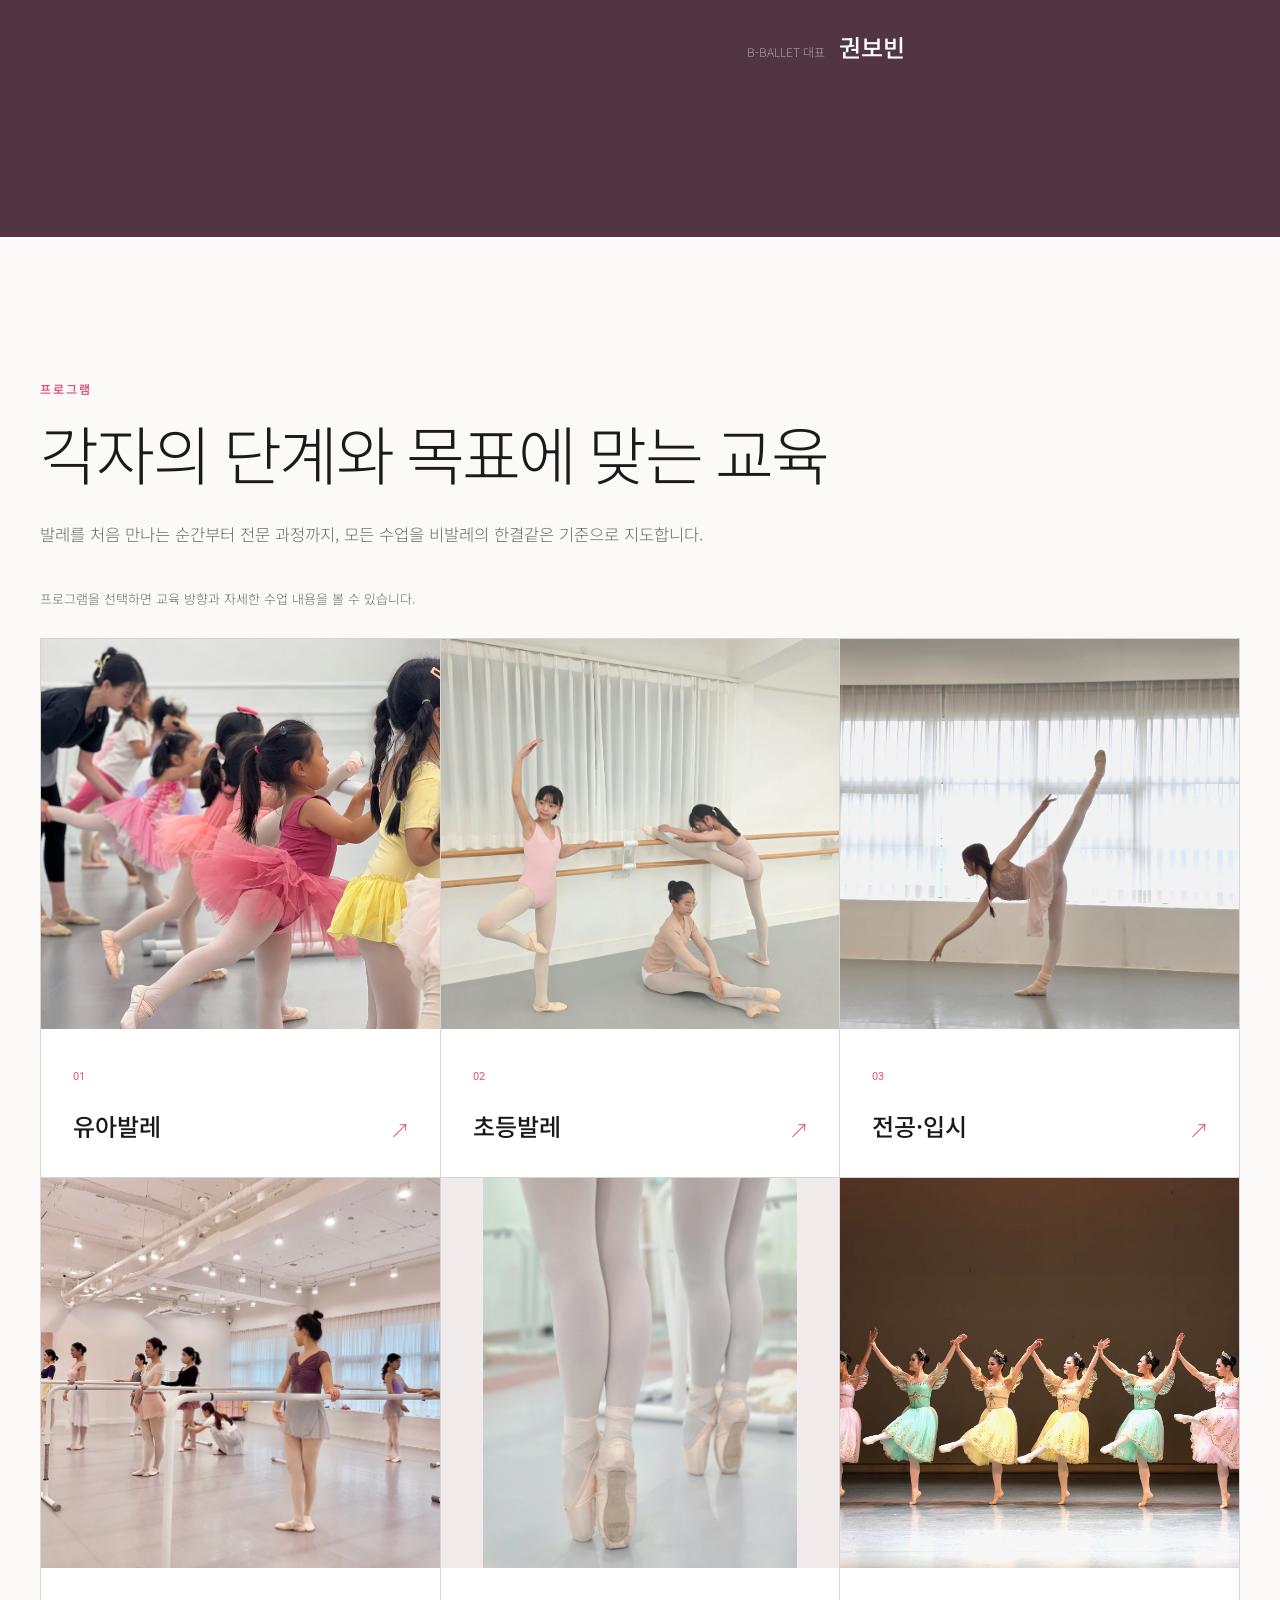
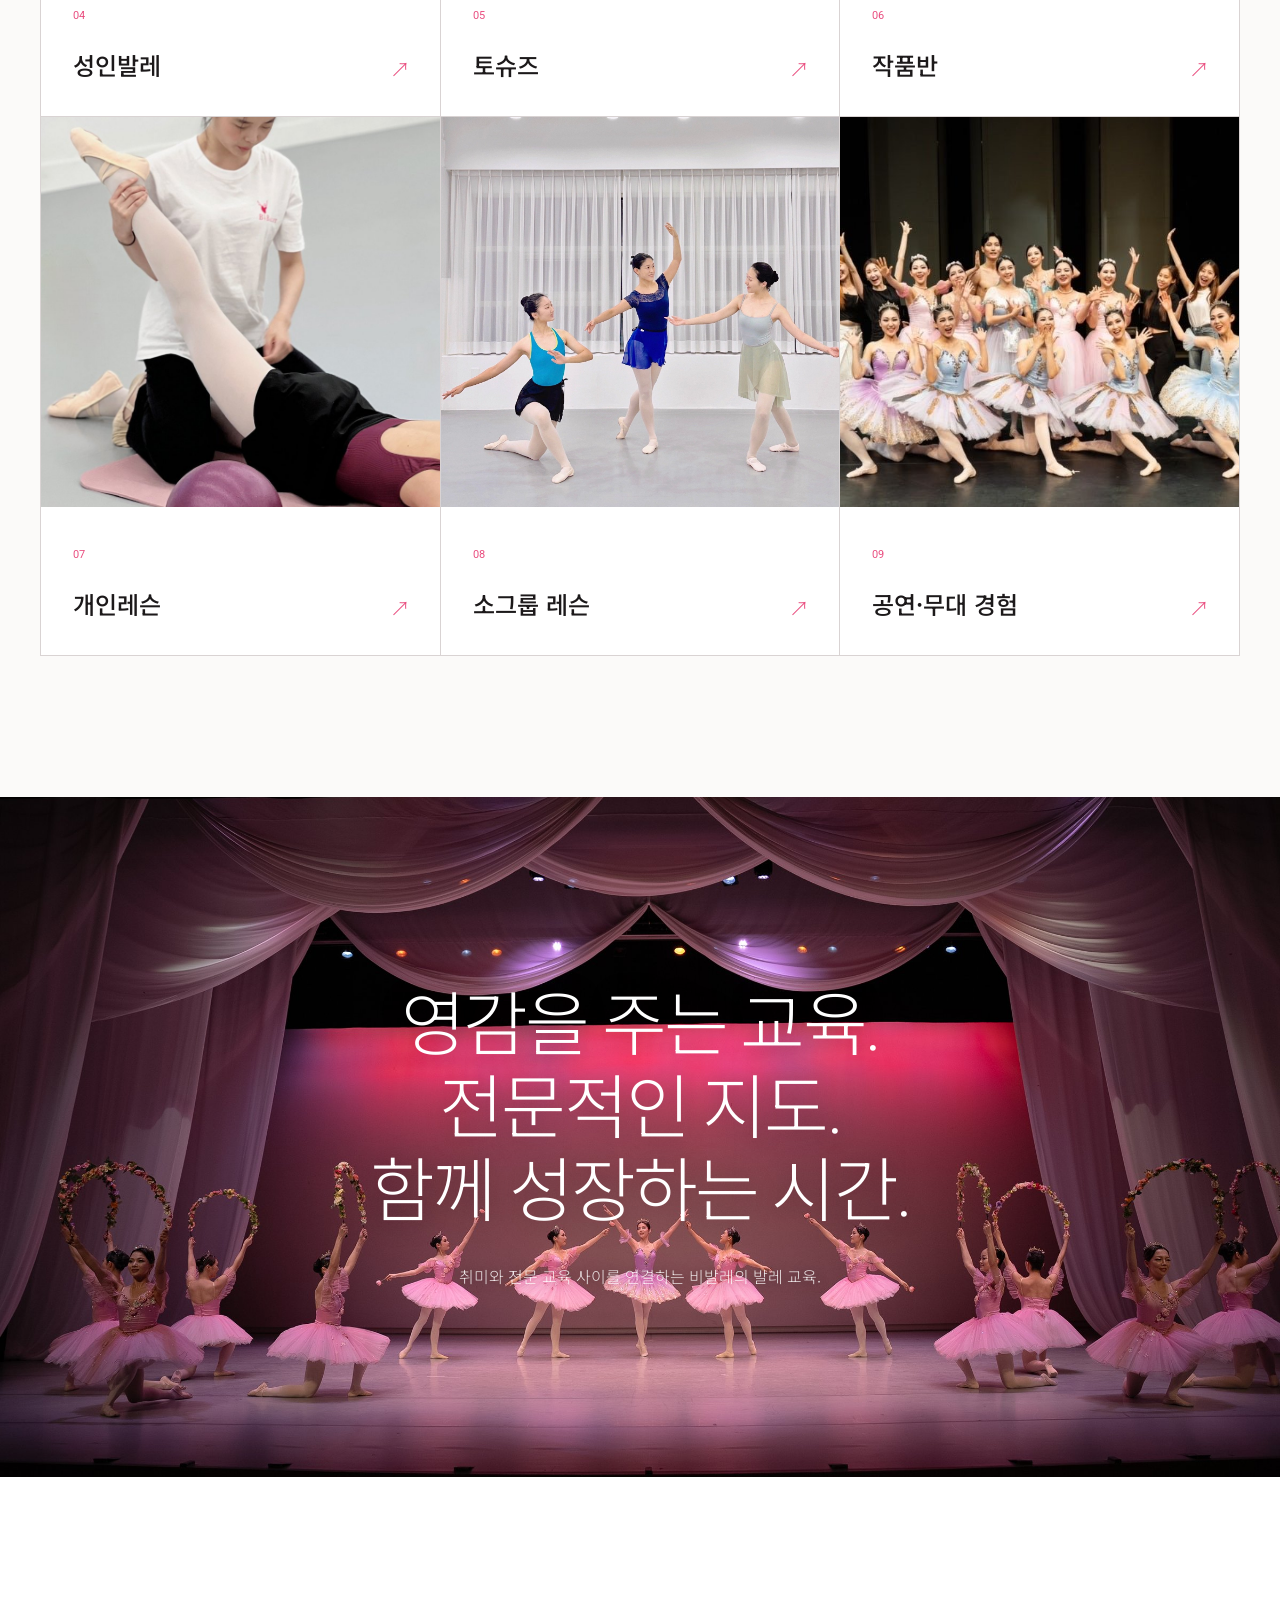
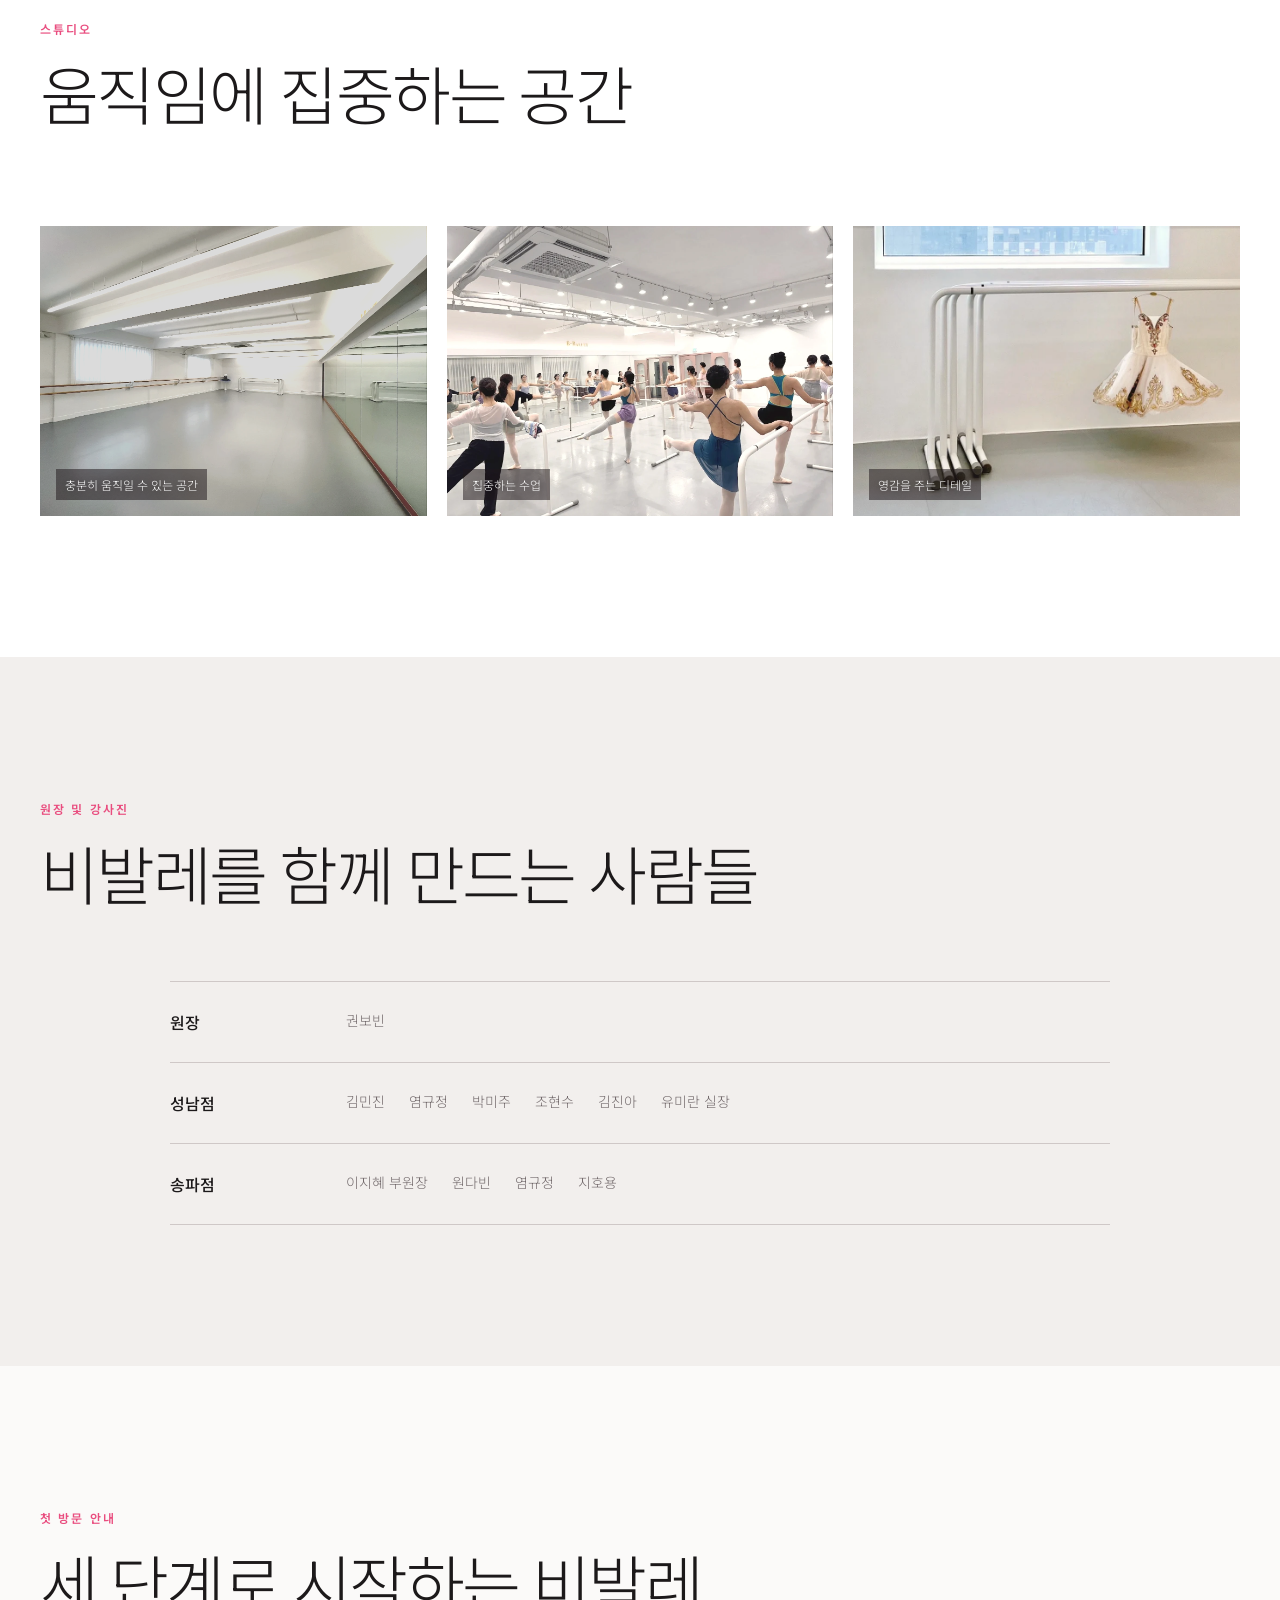
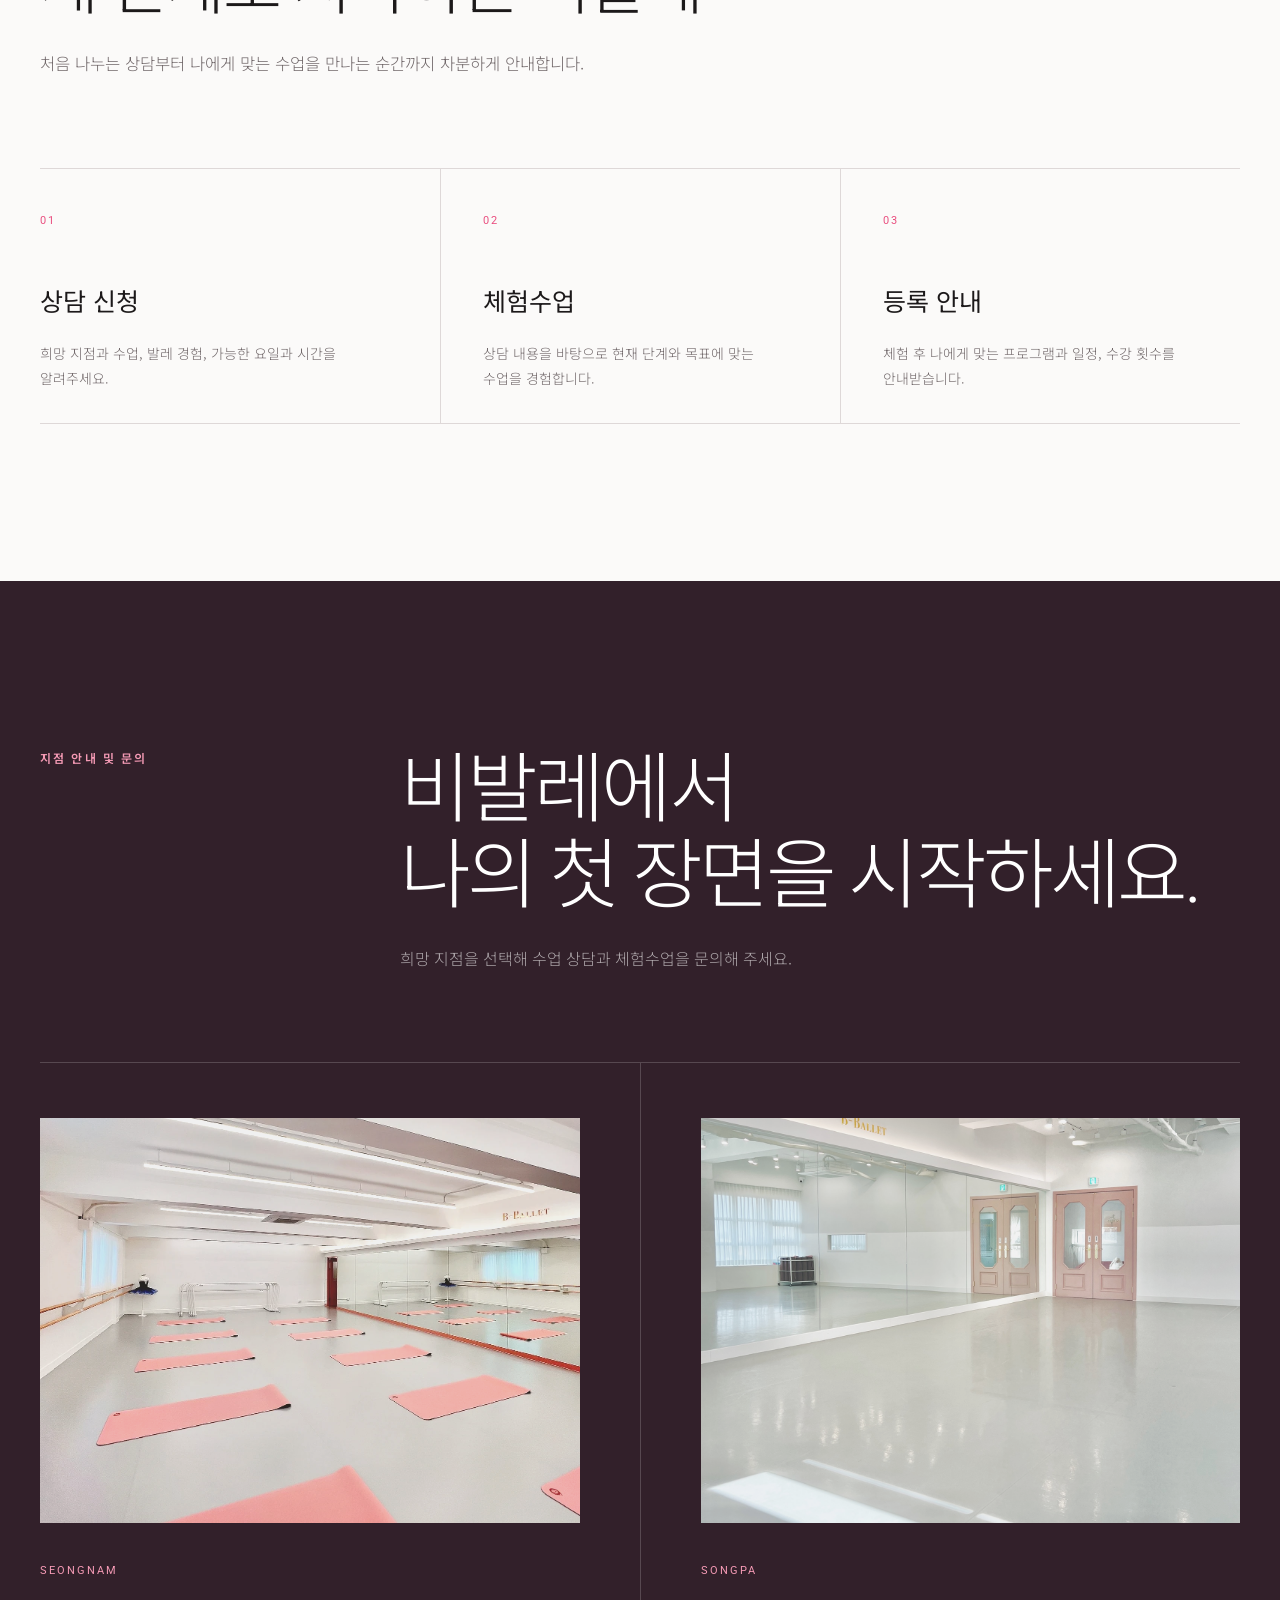
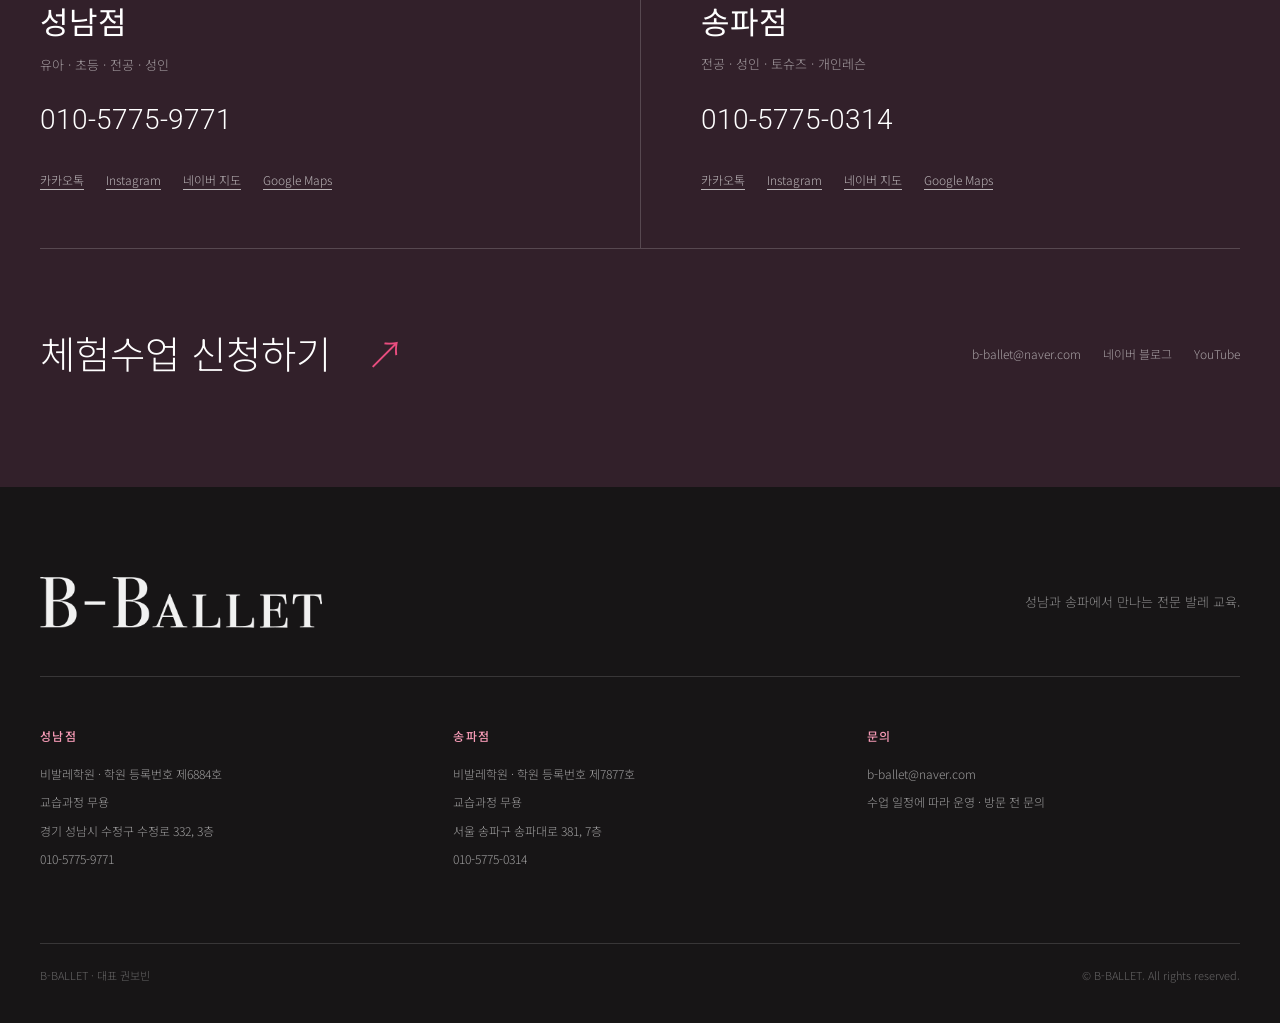
==== commit 49102c6c: "Align footer brand mark" ====
--- a/index.html
+++ b/index.html
@@ -12,7 +12,7 @@
     <link rel="preconnect" href="https://fonts.googleapis.com" />
     <link rel="preconnect" href="https://fonts.gstatic.com" crossorigin />
     <link href="https://fonts.googleapis.com/css2?family=Cormorant+Garamond:wght@500;600&family=Noto+Sans+KR:wght@300;400;500;600&family=Roboto:wght@300;400;500&display=swap" rel="stylesheet" />
-    <link rel="stylesheet" href="styles.css?v=academy-registration-20260816-1" />
+    <link rel="stylesheet" href="styles.css?v=footer-logo-20260816-1" />
   </head>
   <body>
     <header class="site-header" data-header>
@@ -184,7 +184,7 @@
     <a class="side-inquiry" href="trial.html"><span data-en="Trial & Contact">체험 · 문의</span></a>
     <footer class="footer">
       <div class="footer-inner">
-        <div class="footer-brand"><strong>B-BALLET</strong><p data-en="Professional ballet education in Seongnam and Songpa.">성남과 송파에서 만나는 전문 발레 교육.</p></div>
+        <div class="footer-brand"><img src="assets/bballet-logo.png" alt="B-BALLET" /><p data-en="Professional ballet education in Seongnam and Songpa.">성남과 송파에서 만나는 전문 발레 교육.</p></div>
         <div class="footer-information">
           <section><h2 data-en="Seongnam Studio">성남점</h2><p data-en="B-BALLET Academy · Registration No. 6884">비발레학원 · 학원 등록번호 제6884호</p><p data-en="Curriculum: Dance">교습과정 무용</p><a href="https://www.google.com/maps/search/?api=1&query=%EA%B2%BD%EA%B8%B0%20%EC%84%B1%EB%82%A8%EC%8B%9C%20%EC%88%98%EC%A0%95%EA%B5%AC%20%EC%88%98%EC%A0%95%EB%A1%9C%20332" target="_blank" rel="noopener" data-en="3F, 332 Sujeong-ro, Sujeong-gu, Seongnam">경기 성남시 수정구 수정로 332, 3층</a><a href="tel:010-5775-9771">010-5775-9771</a></section>
           <section><h2 data-en="Songpa Studio">송파점</h2><p data-en="B-BALLET Academy · Registration No. 7877">비발레학원 · 학원 등록번호 제7877호</p><p data-en="Curriculum: Dance">교습과정 무용</p><a href="https://www.google.com/maps/search/?api=1&query=%EC%84%9C%EC%9A%B8%20%EC%86%A1%ED%8C%8C%EA%B5%AC%20%EC%86%A1%ED%8C%8C%EB%8C%80%EB%A1%9C%20381" target="_blank" rel="noopener" data-en="7F, 381 Songpa-daero, Songpa-gu, Seoul">서울 송파구 송파대로 381, 7층</a><a href="tel:010-5775-0314">010-5775-0314</a></section>
--- a/styles.css
+++ b/styles.css
@@ -202,8 +202,8 @@
 .side-inquiry { position: fixed; right: 0; bottom: 34%; z-index: 40; display: grid; place-items: center; width: 42px; height: 124px; background: var(--pink); color: white; writing-mode: vertical-rl; font-size: 11px; font-weight: 500; letter-spacing: .12em; }
 .footer { padding: 90px 0 38px; background: #171516; color: white; }
 .footer-inner { width: min(var(--content), calc(100% - 80px)); margin: 0 auto; }
-.footer-brand { display: flex; justify-content: space-between; align-items: baseline; gap: 30px; padding-bottom: 48px; border-bottom: 1px solid rgba(255,255,255,.14); }
-.footer-brand strong { font-family: "Cormorant Garamond", serif; font-size: 50px; font-weight: 500; letter-spacing: .04em; }
+.footer-brand { display: flex; justify-content: space-between; align-items: center; gap: 30px; padding-bottom: 48px; border-bottom: 1px solid rgba(255,255,255,.14); }
+.footer-brand img { display: block; width: clamp(210px, 22vw, 310px); height: auto; filter: brightness(0) invert(1); opacity: .94; }
 .footer-brand p { margin: 0; color: rgba(255,255,255,.5); font-size: 13px; }
 .footer-information { display: grid; grid-template-columns: repeat(3,minmax(0,1fr)); gap: 40px; padding: 48px 0 65px; }
 .footer-information h2 { margin: 0 0 18px; color: #f59ab5; font-size: 12px; font-weight: 500; letter-spacing: .12em; }
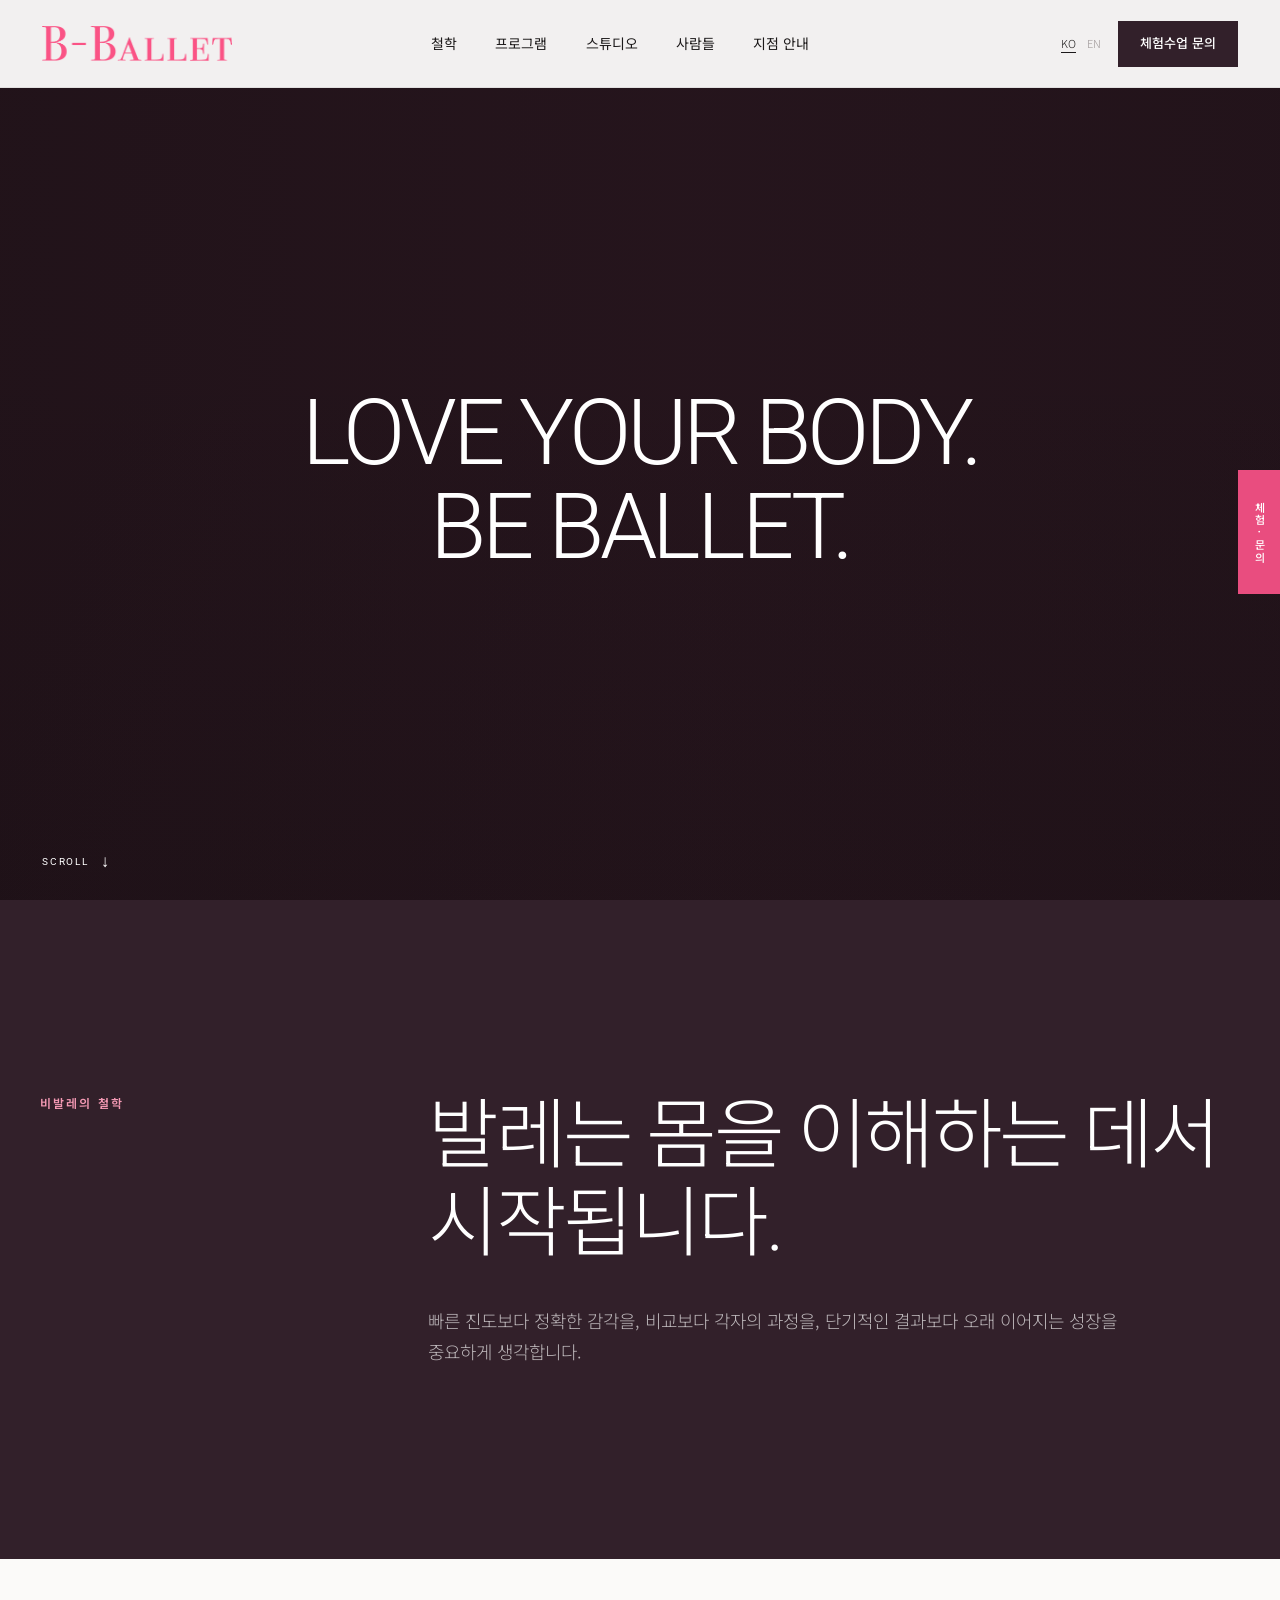
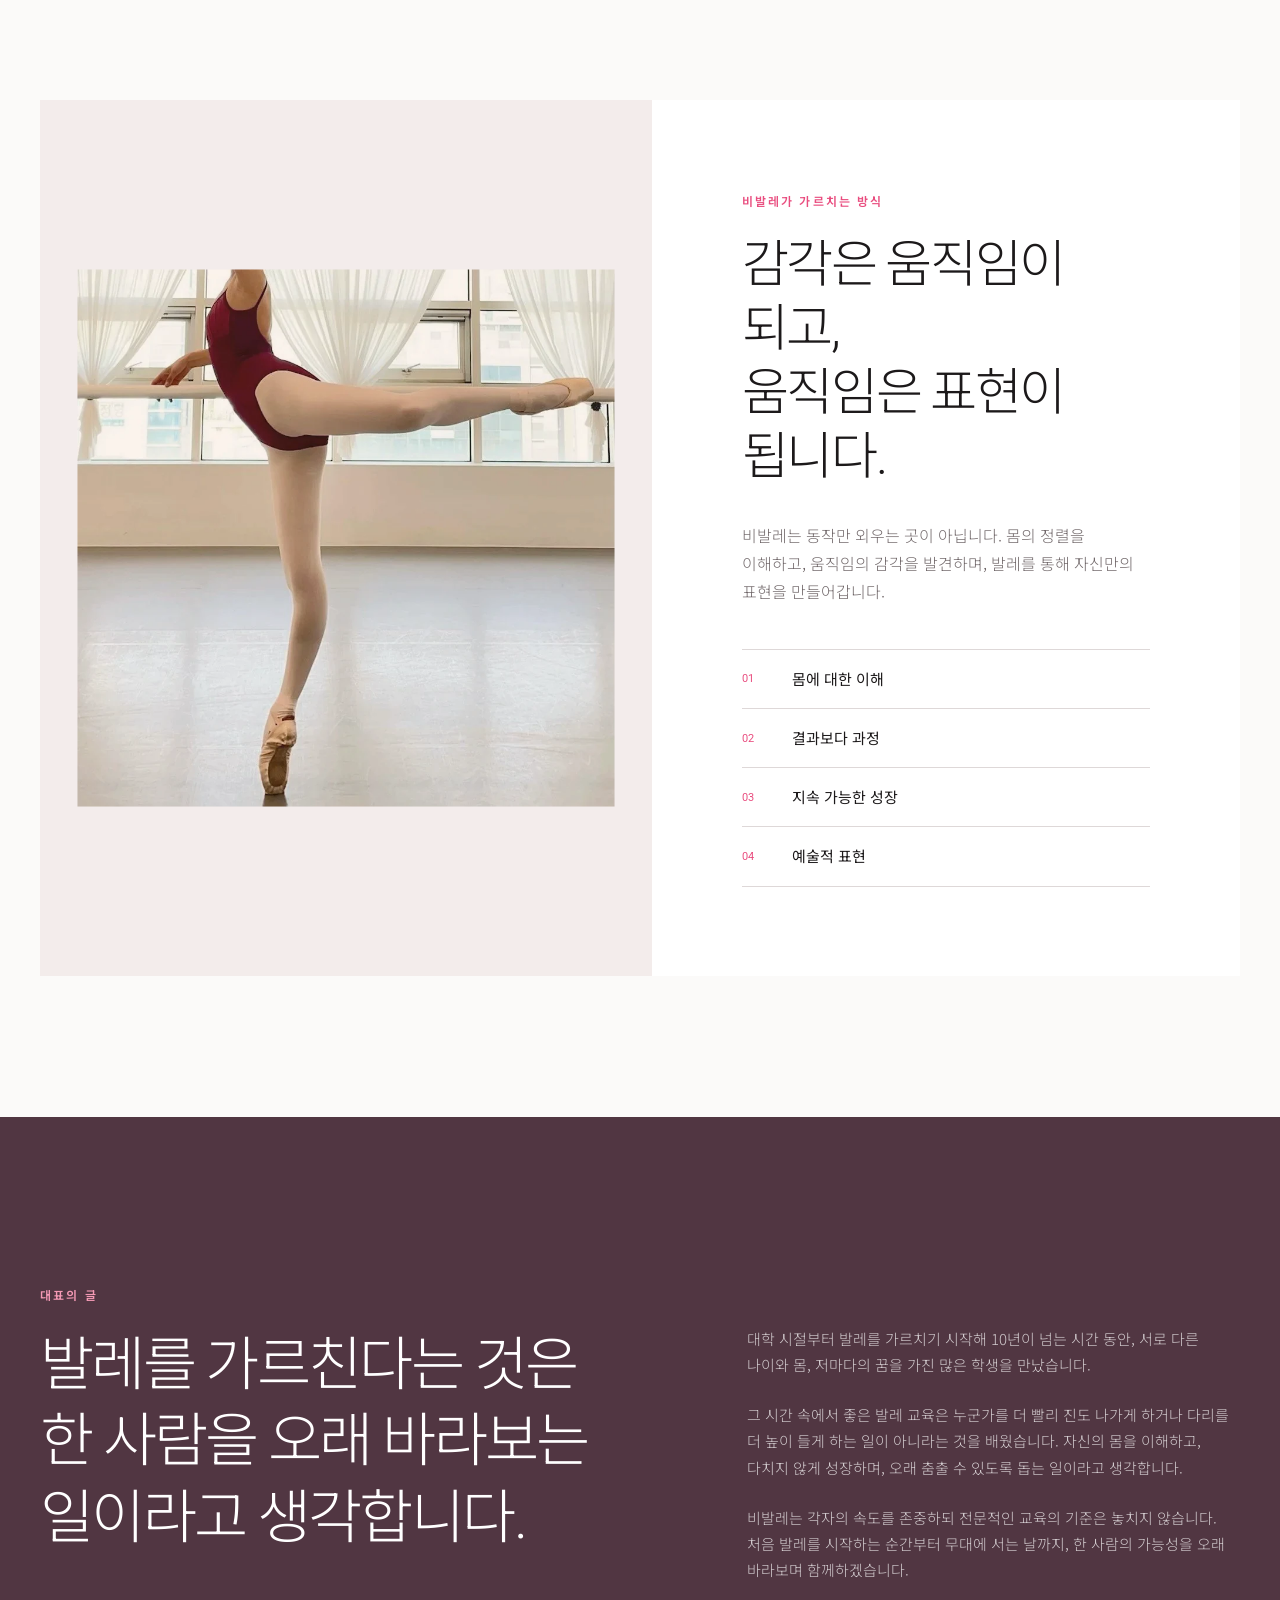
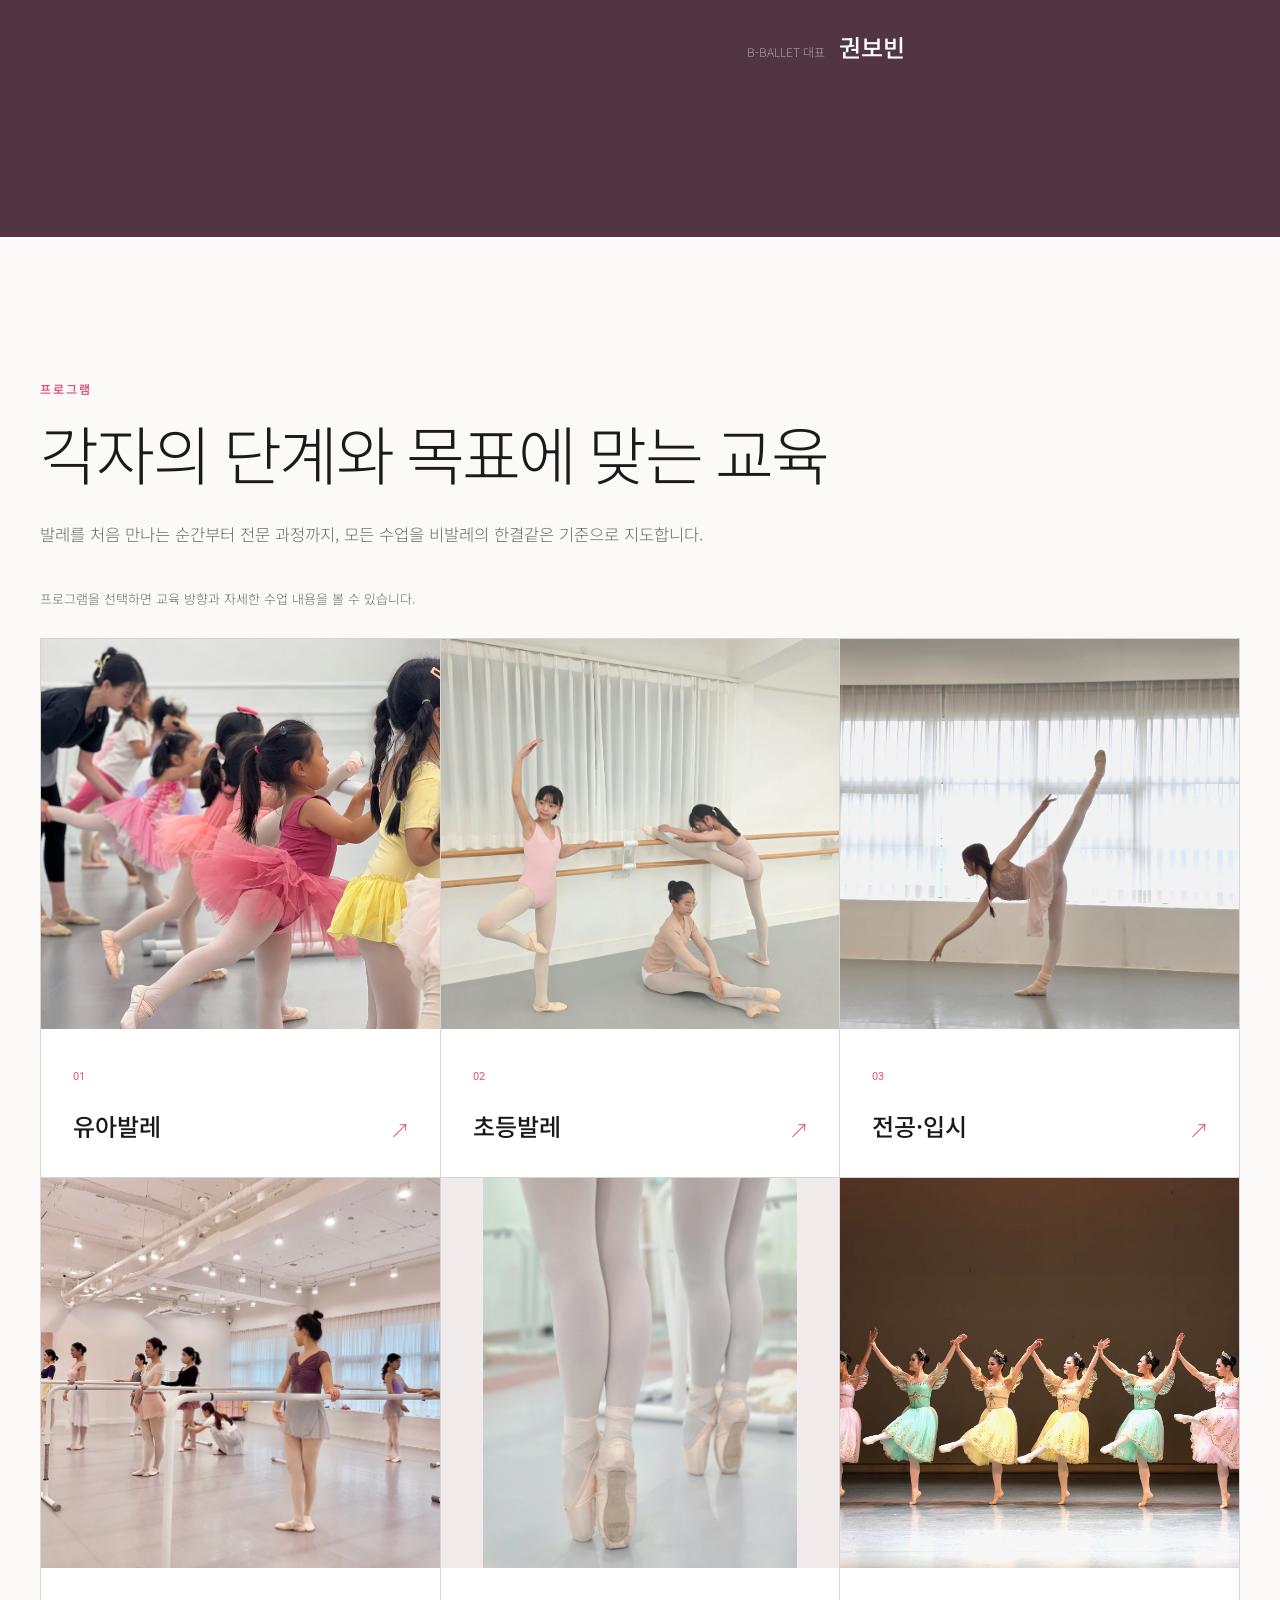
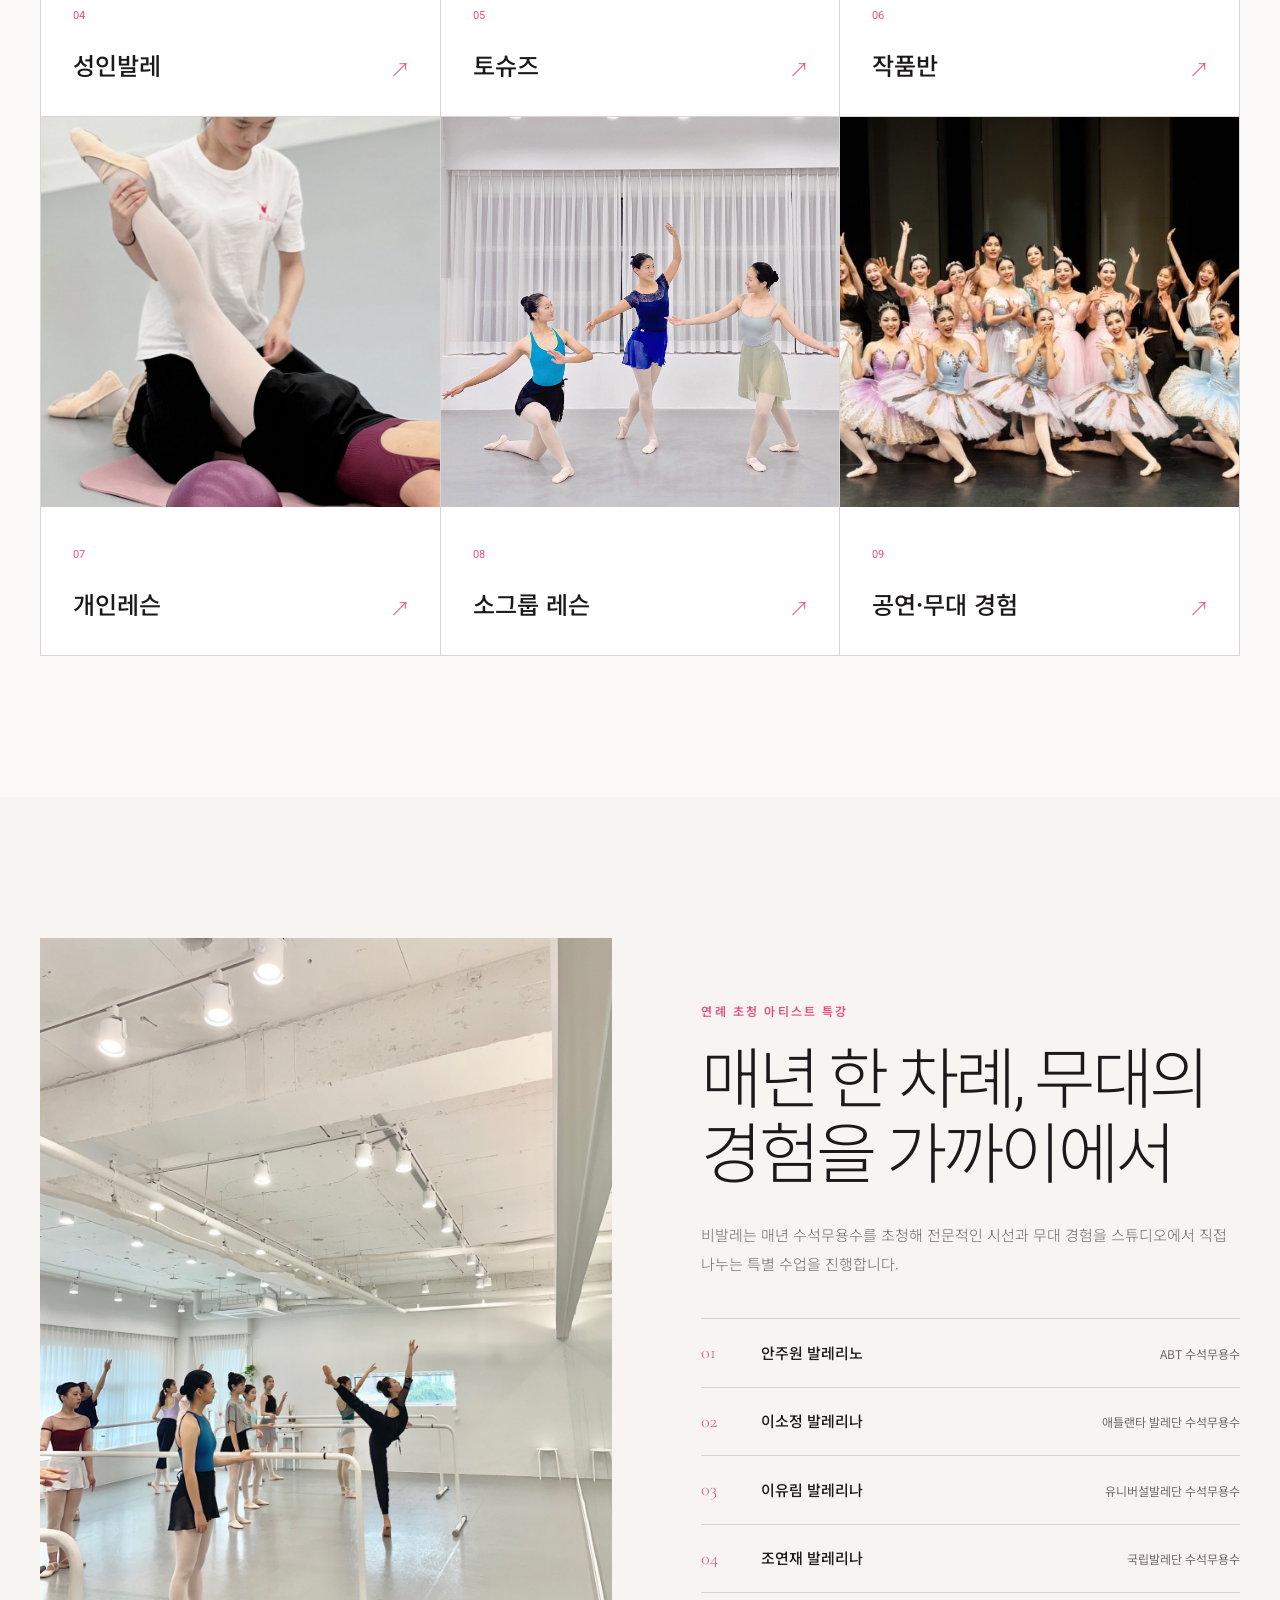
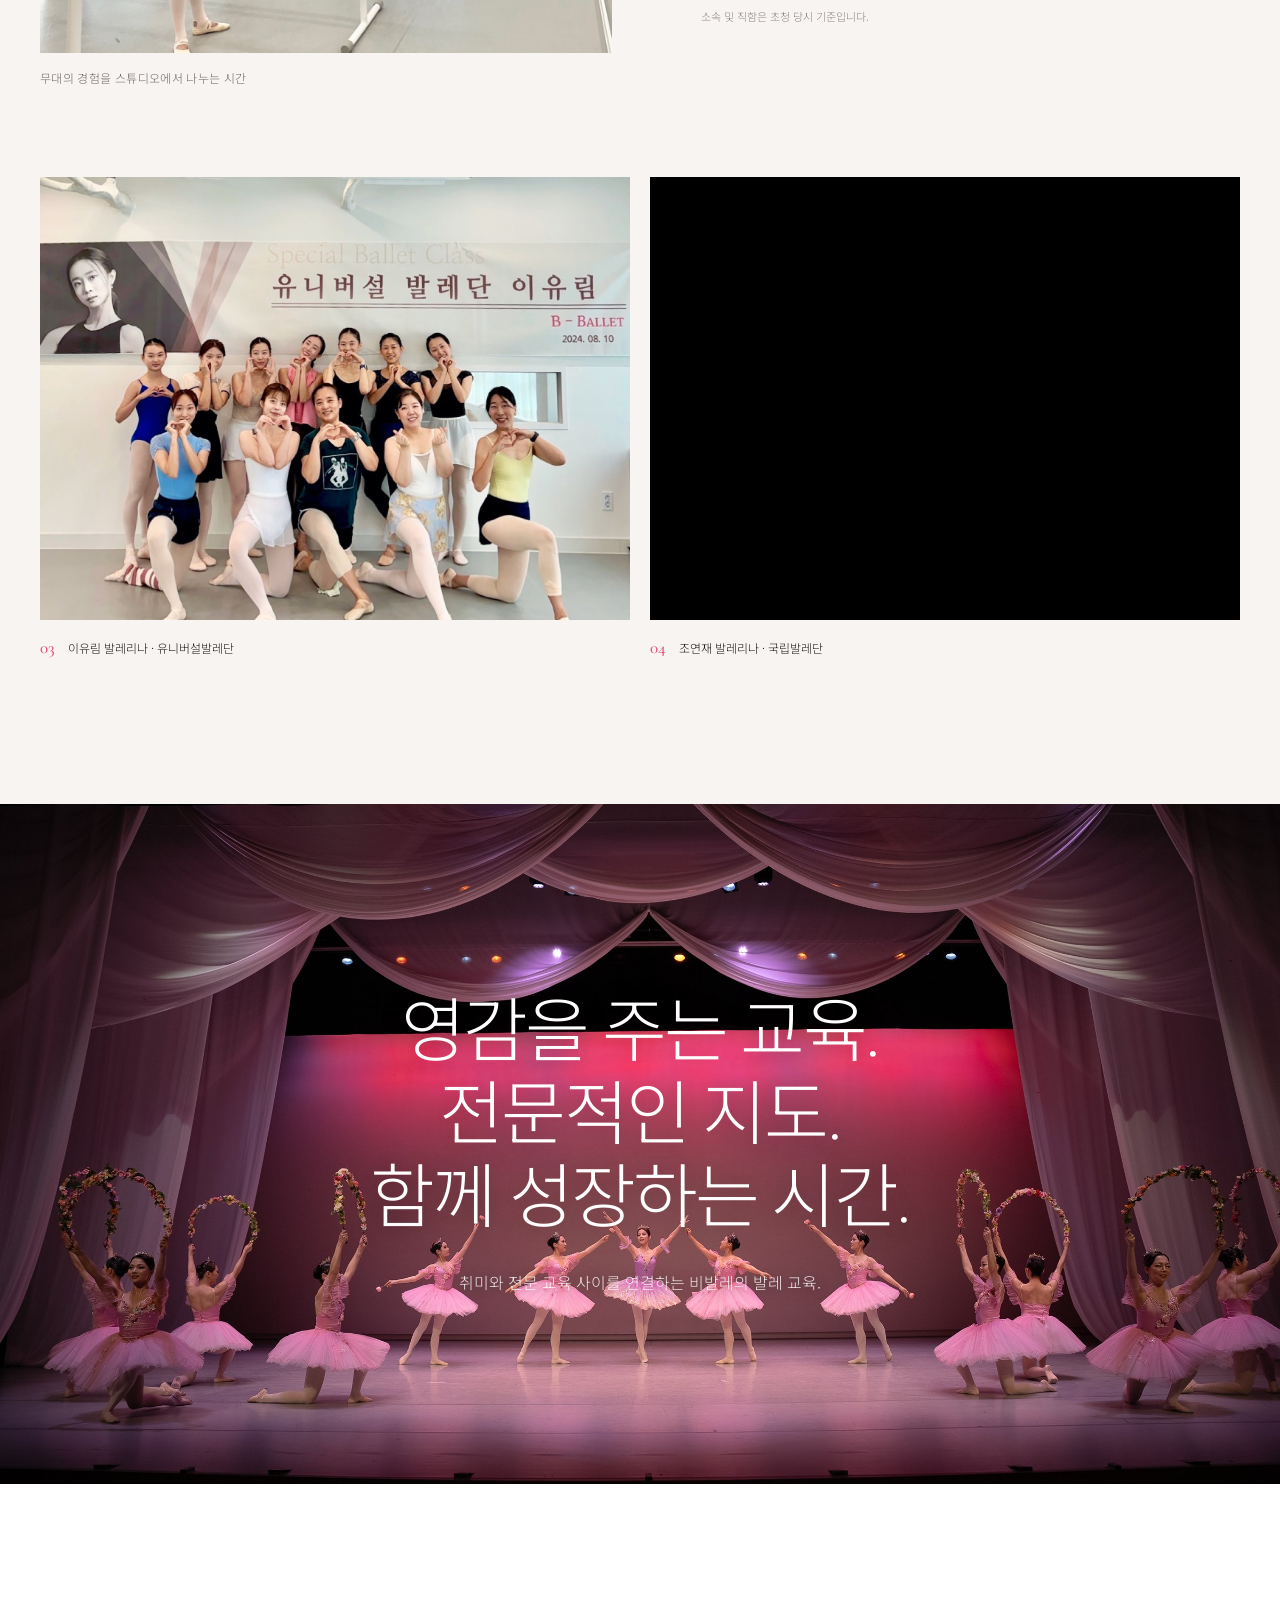
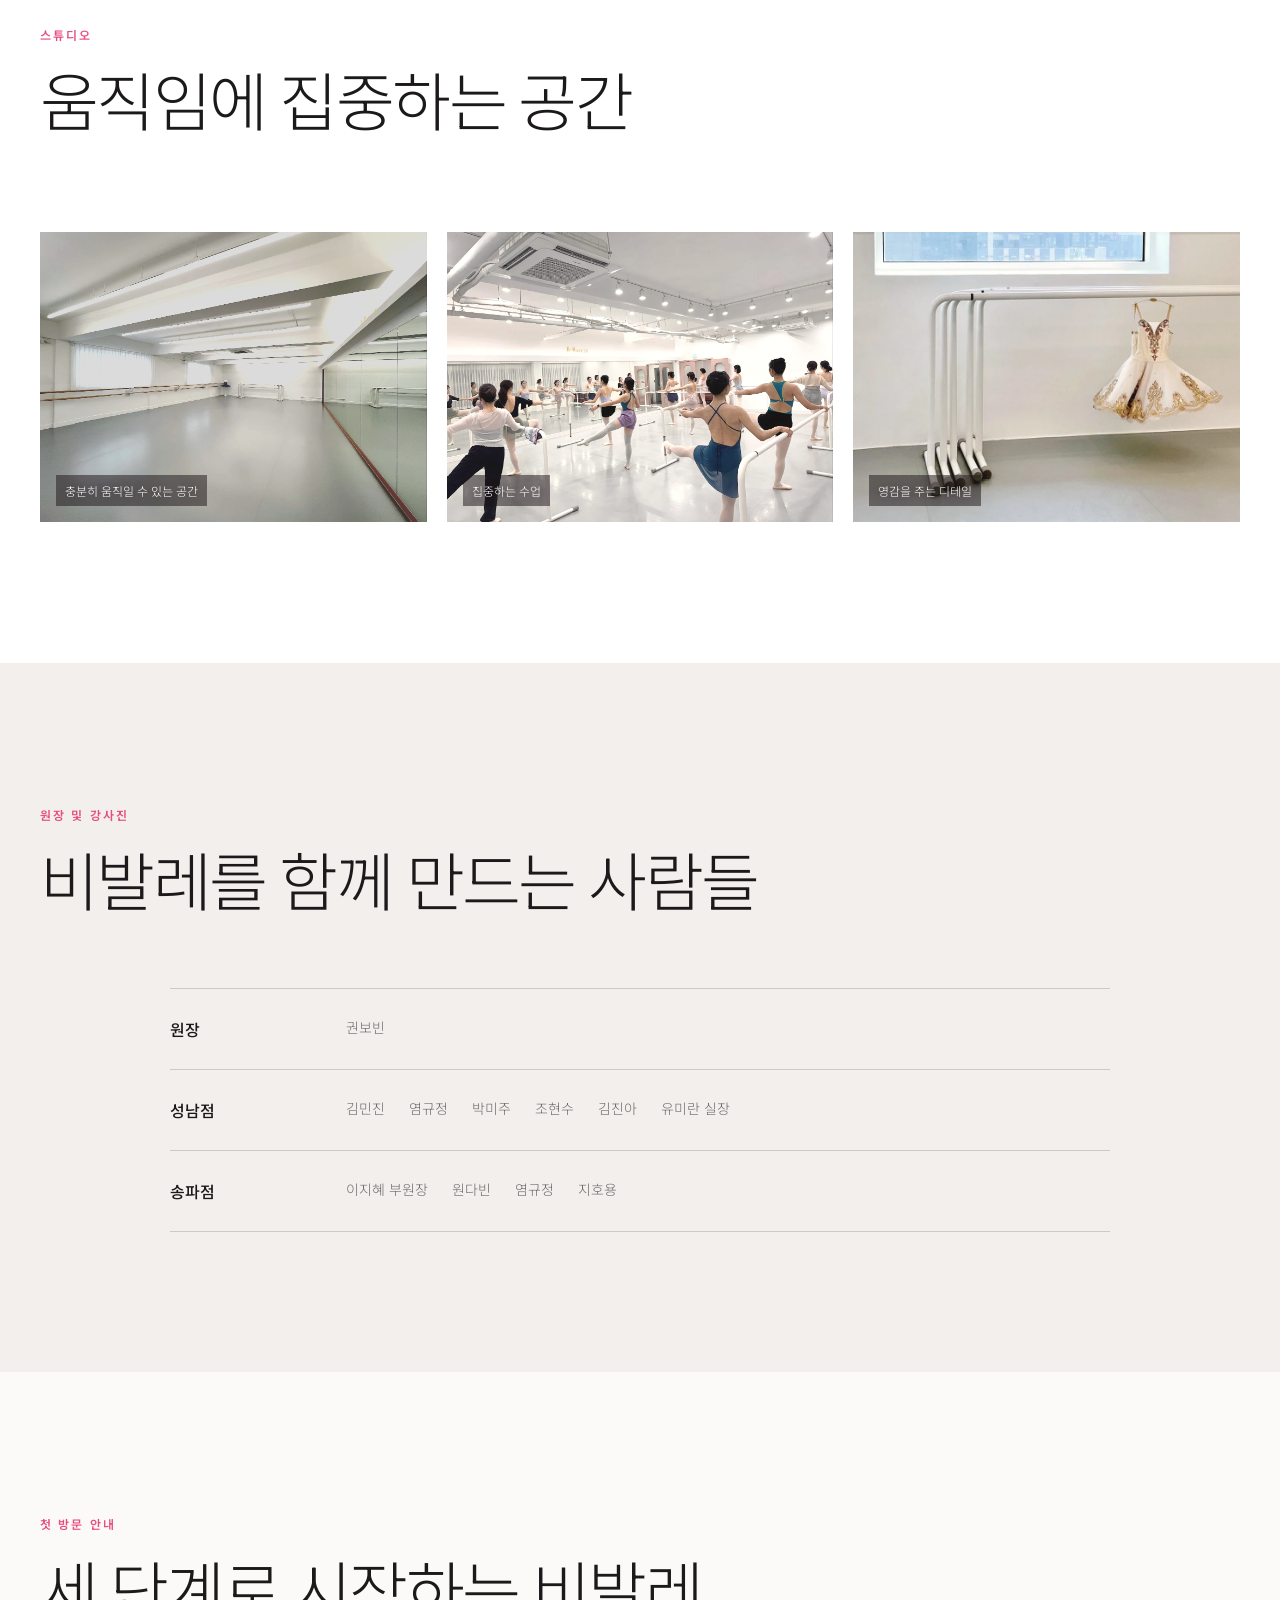
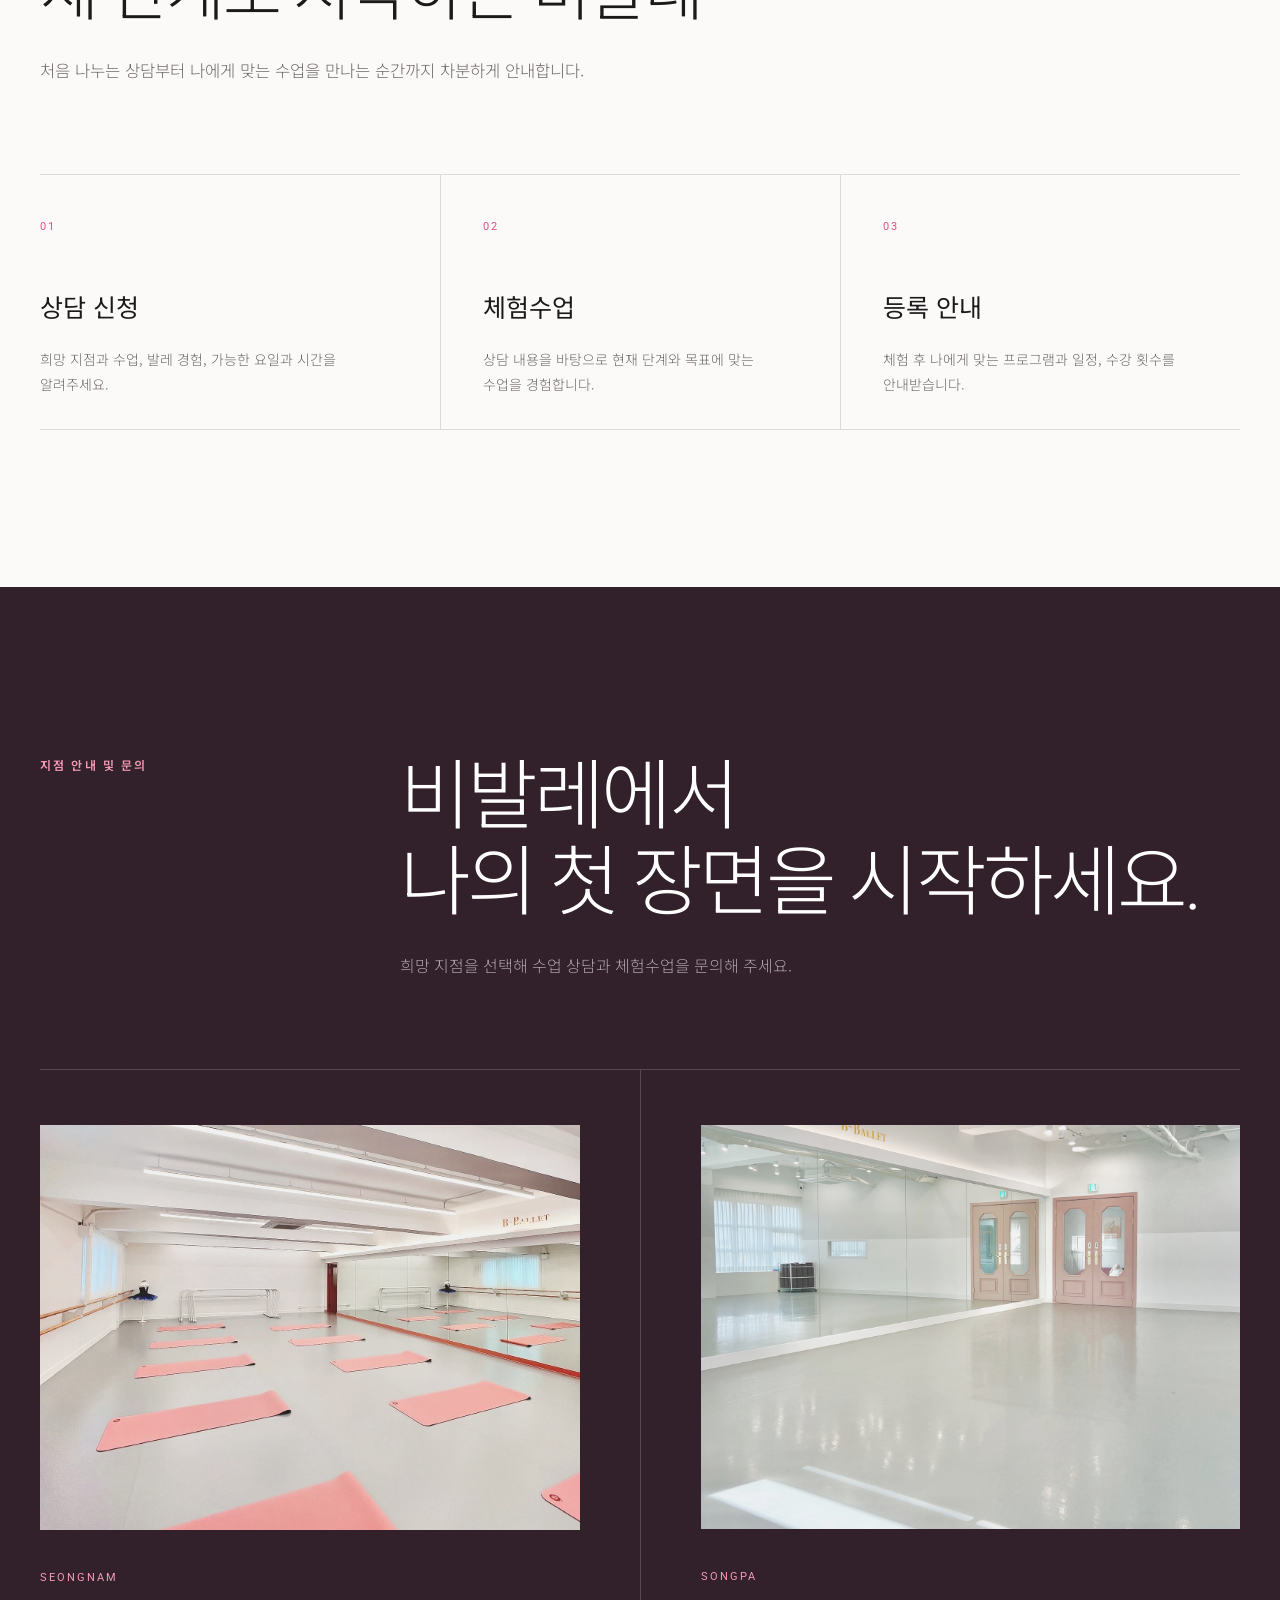
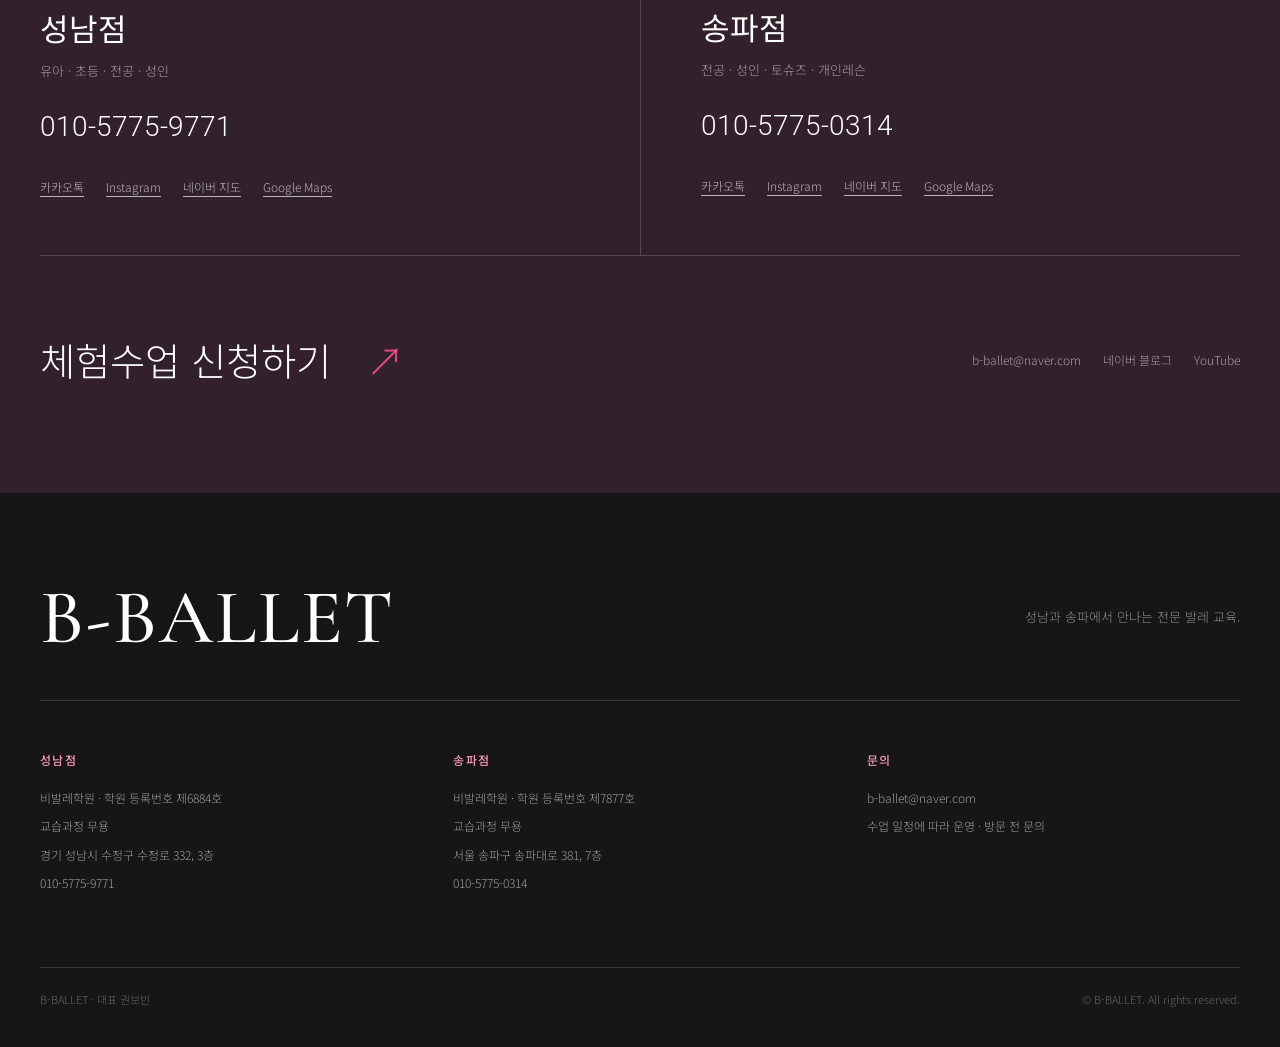
==== commit 1a2e87c9: "Publish annual guest artist showcase" ====
--- a/index.html
+++ b/index.html
@@ -12,7 +12,7 @@
     <link rel="preconnect" href="https://fonts.googleapis.com" />
     <link rel="preconnect" href="https://fonts.gstatic.com" crossorigin />
     <link href="https://fonts.googleapis.com/css2?family=Cormorant+Garamond:wght@500;600&family=Noto+Sans+KR:wght@300;400;500;600&family=Roboto:wght@300;400;500&display=swap" rel="stylesheet" />
-    <link rel="stylesheet" href="styles.css?v=footer-logo-20260816-1" />
+    <link rel="stylesheet" href="styles.css?v=guest-class-20260816-1" />
   </head>
   <body>
     <header class="site-header" data-header>
@@ -123,6 +123,37 @@
         </section>
       </section>
 
+      <section class="guest-class section" aria-labelledby="guest-class-title">
+        <div class="guest-class-grid wrap">
+          <figure class="guest-class-hero">
+            <img src="assets/guest-class-teaching.jpg" alt="비발레에서 진행한 수석무용수 초청 특강 지도 장면" />
+            <figcaption data-en="Professional insight, shared in the studio.">무대의 경험을 스튜디오에서 나누는 시간</figcaption>
+          </figure>
+          <div class="guest-class-copy">
+            <p class="eyebrow" data-en="Annual Guest Artist Class">연례 초청 아티스트 특강</p>
+            <h2 id="guest-class-title" data-en="Once a year, stage experience enters the studio.">매년 한 차례, 무대의 경험을 가까이에서</h2>
+            <p class="guest-class-intro" data-en="B-BALLET invites a principal dancer each year for a special class, bringing professional insight and stage experience directly into the studio.">비발레는 매년 수석무용수를 초청해 전문적인 시선과 무대 경험을 스튜디오에서 직접 나누는 특별 수업을 진행합니다.</p>
+            <ol class="guest-class-history">
+              <li><span>01</span><div><strong data-en="Ahn Joo-won">안주원 발레리노</strong><small data-en="Principal Dancer, American Ballet Theatre">ABT 수석무용수</small></div></li>
+              <li><span>02</span><div><strong data-en="Lee So-jung">이소정 발레리나</strong><small data-en="Principal Dancer, Atlanta Ballet">애틀랜타 발레단 수석무용수</small></div></li>
+              <li><span>03</span><div><strong data-en="Lee Yu-rim">이유림 발레리나</strong><small data-en="Principal Dancer, Universal Ballet">유니버설발레단 수석무용수</small></div></li>
+              <li><span>04</span><div><strong data-en="Jo Yeon-jae">조연재 발레리나</strong><small data-en="Principal Dancer, Korean National Ballet">국립발레단 수석무용수</small></div></li>
+            </ol>
+            <p class="guest-class-note" data-en="Affiliations and titles shown are from the time of each invitation.">소속 및 직함은 초청 당시 기준입니다.</p>
+          </div>
+        </div>
+        <div class="guest-class-archive wrap" aria-label="초청 아티스트 특강 기록">
+          <figure>
+            <img src="assets/guest-class-lee-yurim.jpg" alt="이유림 발레리나 초청 특강 기념사진" />
+            <figcaption><b>03</b><span data-en="Lee Yu-rim · Universal Ballet">이유림 발레리나 · 유니버설발레단</span></figcaption>
+          </figure>
+          <figure>
+            <img src="assets/guest-class-jo-yeonjae.jpg" alt="조연재 발레리나 초청 특강 기념사진" />
+            <figcaption><b>04</b><span data-en="Jo Yeon-jae · Korean National Ballet">조연재 발레리나 · 국립발레단</span></figcaption>
+          </figure>
+        </div>
+      </section>
+
       <section class="performance-banner">
         <img src="assets/brand-hero-performance-wide.jpg" alt="비발레 단체 공연" />
         <div><h2 data-en="Inspiring. Professional. Mindful. Encouraging.">영감을 주는 교육.<br />전문적인 지도.<br />함께 성장하는 시간.</h2><p data-en="Bridging recreational ballet and professional training.">취미와 전문 교육 사이를 연결하는 비발레의 발레 교육.</p></div>
@@ -184,7 +215,10 @@
     <a class="side-inquiry" href="trial.html"><span data-en="Trial & Contact">체험 · 문의</span></a>
     <footer class="footer">
       <div class="footer-inner">
-        <div class="footer-brand"><img src="assets/bballet-logo.png" alt="B-BALLET" /><p data-en="Professional ballet education in Seongnam and Songpa.">성남과 송파에서 만나는 전문 발레 교육.</p></div>
+        <div class="footer-brand">
+          <strong class="footer-wordmark" aria-label="B-BALLET">B-BALLET</strong>
+          <p data-en="Professional ballet education in Seongnam and Songpa.">성남과 송파에서 만나는 전문 발레 교육.</p>
+        </div>
         <div class="footer-information">
           <section><h2 data-en="Seongnam Studio">성남점</h2><p data-en="B-BALLET Academy · Registration No. 6884">비발레학원 · 학원 등록번호 제6884호</p><p data-en="Curriculum: Dance">교습과정 무용</p><a href="https://www.google.com/maps/search/?api=1&query=%EA%B2%BD%EA%B8%B0%20%EC%84%B1%EB%82%A8%EC%8B%9C%20%EC%88%98%EC%A0%95%EA%B5%AC%20%EC%88%98%EC%A0%95%EB%A1%9C%20332" target="_blank" rel="noopener" data-en="3F, 332 Sujeong-ro, Sujeong-gu, Seongnam">경기 성남시 수정구 수정로 332, 3층</a><a href="tel:010-5775-9771">010-5775-9771</a></section>
           <section><h2 data-en="Songpa Studio">송파점</h2><p data-en="B-BALLET Academy · Registration No. 7877">비발레학원 · 학원 등록번호 제7877호</p><p data-en="Curriculum: Dance">교습과정 무용</p><a href="https://www.google.com/maps/search/?api=1&query=%EC%84%9C%EC%9A%B8%20%EC%86%A1%ED%8C%8C%EA%B5%AC%20%EC%86%A1%ED%8C%8C%EB%8C%80%EB%A1%9C%20381" target="_blank" rel="noopener" data-en="7F, 381 Songpa-daero, Songpa-gu, Seoul">서울 송파구 송파대로 381, 7층</a><a href="tel:010-5775-0314">010-5775-0314</a></section>
--- a/styles.css
+++ b/styles.css
@@ -140,6 +140,28 @@
 .program-detail-copy > a span { color: var(--pink); }
 .program-detail-close { position: absolute; top: 22px; right: 24px; z-index: 2; width: 44px; height: 44px; border: 1px solid rgba(255,255,255,.35); border-radius: 50%; background: rgba(35,21,28,.35); color: white; cursor: pointer; font: 300 27px/1 "Roboto", sans-serif; }
 
+.guest-class { background: #f7f4f2; }
+.guest-class-grid { display: grid; grid-template-columns: minmax(0, 1.03fr) minmax(360px, .97fr); gap: clamp(42px, 7vw, 112px); align-items: center; }
+.guest-class-hero { margin: 0; }
+.guest-class-hero img { display: block; width: 100%; aspect-ratio: 4 / 5; object-fit: cover; object-position: center 48%; }
+.guest-class-hero figcaption { margin-top: 14px; color: var(--muted); font-size: 12px; letter-spacing: .03em; }
+.guest-class-copy h2 { max-width: 680px; margin: 0 0 28px; font-family: "Roboto", "Noto Sans KR", sans-serif; font-size: clamp(42px, 5.2vw, 74px); font-weight: 300; letter-spacing: -.055em; line-height: 1.13; word-break: keep-all; }
+.guest-class-intro { max-width: 620px; margin: 0 0 40px; color: var(--muted); font-size: 15px; line-height: 1.9; word-break: keep-all; }
+.guest-class-history { margin: 0; padding: 0; list-style: none; border-top: 1px solid #d8d0d1; }
+.guest-class-history li { display: grid; grid-template-columns: 46px 1fr; gap: 14px; align-items: center; padding: 18px 0; border-bottom: 1px solid #d8d0d1; }
+.guest-class-history li > span { color: var(--pink); font-family: "Cormorant Garamond", serif; font-size: 18px; }
+.guest-class-history div { display: flex; justify-content: space-between; align-items: baseline; gap: 24px; }
+.guest-class-history strong { font-size: 15px; font-weight: 500; }
+.guest-class-history small { color: var(--muted); font-size: 12px; font-weight: 400; text-align: right; }
+.guest-class-note { margin: 14px 0 0; color: #8d8586; font-size: 11px; }
+.guest-class-archive { display: grid; grid-template-columns: repeat(2, minmax(0, 1fr)); gap: 20px; margin-top: clamp(50px, 7vw, 90px); }
+.guest-class-archive figure { margin: 0; }
+.guest-class-archive img { display: block; width: 100%; aspect-ratio: 4 / 3; object-fit: cover; }
+.guest-class-archive figure:first-child img { object-position: center 55%; }
+.guest-class-archive figure:last-child img { object-position: center 70%; }
+.guest-class-archive figcaption { display: flex; align-items: center; gap: 13px; margin-top: 13px; font-size: 12px; }
+.guest-class-archive figcaption b { color: var(--pink); font-family: "Cormorant Garamond", serif; font-size: 17px; font-weight: 500; }
+
 .performance-banner { position: relative; min-height: 680px; overflow: hidden; display: grid; place-items: center; color: white; text-align: center; }
 .performance-banner > img { position: absolute; inset: 0; width: 100%; height: 100%; object-fit: cover; object-position: center 45%; }
 .performance-banner > div { position: relative; z-index: 1; width: min(850px, calc(100% - 44px)); }
@@ -203,7 +225,7 @@
 .footer { padding: 90px 0 38px; background: #171516; color: white; }
 .footer-inner { width: min(var(--content), calc(100% - 80px)); margin: 0 auto; }
 .footer-brand { display: flex; justify-content: space-between; align-items: center; gap: 30px; padding-bottom: 48px; border-bottom: 1px solid rgba(255,255,255,.14); }
-.footer-brand img { display: block; width: clamp(210px, 22vw, 310px); height: auto; filter: brightness(0) invert(1); opacity: .94; }
+.footer-wordmark { display: block; font-family: "Cormorant Garamond", serif; font-size: clamp(48px, 6vw, 82px); font-weight: 500; letter-spacing: .025em; line-height: .9; white-space: nowrap; }
 .footer-brand p { margin: 0; color: rgba(255,255,255,.5); font-size: 13px; }
 .footer-information { display: grid; grid-template-columns: repeat(3,minmax(0,1fr)); gap: 40px; padding: 48px 0 65px; }
 .footer-information h2 { margin: 0 0 18px; color: #f59ab5; font-size: 12px; font-weight: 500; letter-spacing: .12em; }
@@ -277,6 +299,8 @@
   .program-detail { grid-template-columns: 1fr; }
   .program-detail > figure { min-height: 0; aspect-ratio: 4/3; }
   .program-detail-copy { padding: 58px 48px 65px; }
+  .guest-class-grid { grid-template-columns: 1fr; }
+  .guest-class-hero { max-width: 700px; }
   .studio-grid { grid-template-columns: 1fr 1fr; }
   .studio-grid .studio-wide { grid-column: 1 / -1; }
   .studio-grid figure { height: auto; }
@@ -319,6 +343,11 @@
   .program-detail-copy { padding: 48px 24px 58px; }
   .program-detail-copy h3 { font-size: 43px; }
   .program-detail-close { top: 14px; right: 14px; }
+  .guest-class-grid { gap: 34px; }
+  .guest-class-copy h2 { font-size: 42px; }
+  .guest-class-history div { display: block; }
+  .guest-class-history small { display: block; margin-top: 5px; text-align: left; }
+  .guest-class-archive { grid-template-columns: 1fr; gap: 30px; }
   .performance-banner { min-height: 560px; }
   .performance-banner h2 { font-size: 39px; }
   .studio-grid { display: flex; overflow-x: auto; width: 100%; padding-left: 18px; gap: 10px; scroll-snap-type: x mandatory; }
@@ -343,6 +372,7 @@
   .footer-inner { width: calc(100% - 36px); }
   .footer-brand { display: block; }
   .footer-brand p { margin-top: 8px; }
+  .footer-wordmark { font-size: 52px; }
   .footer-information { grid-template-columns: 1fr; gap: 34px; }
   .footer-legal { flex-direction: column; }
   .trial-header { padding: 12px 18px; }
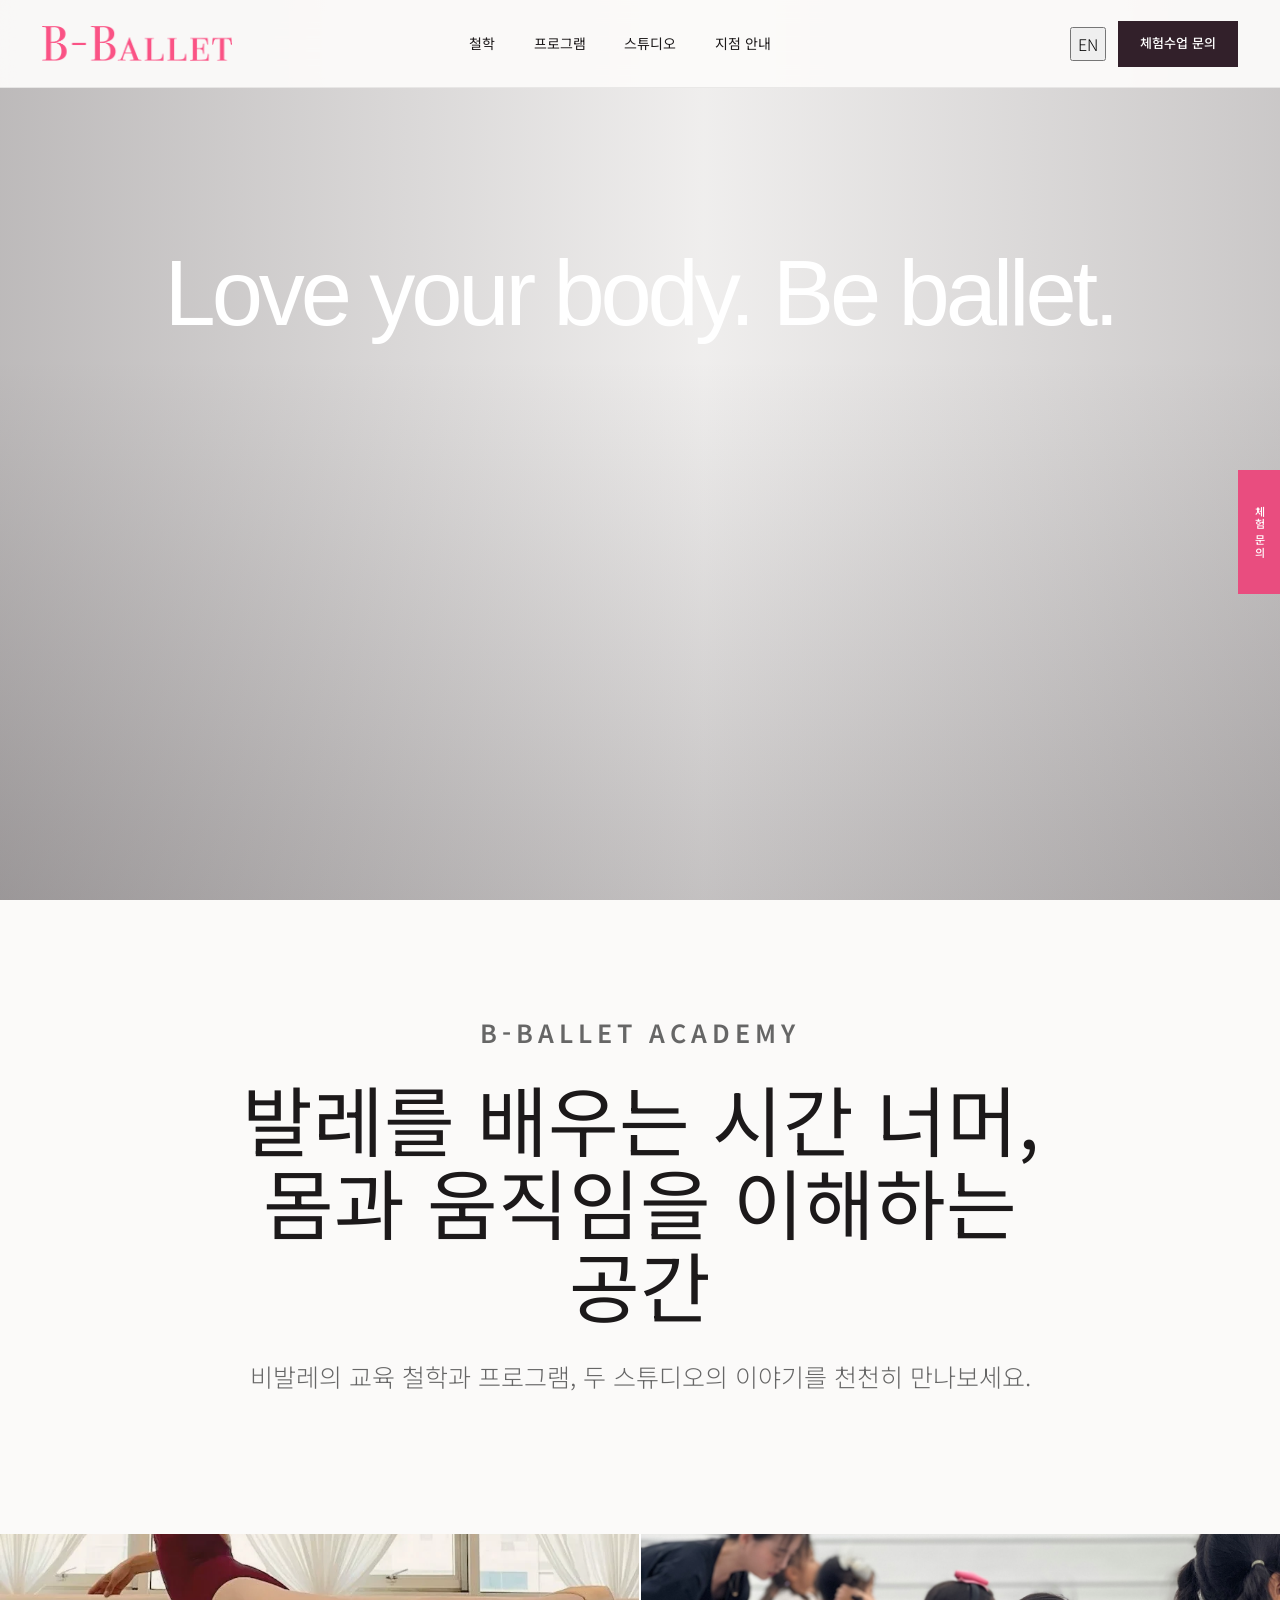
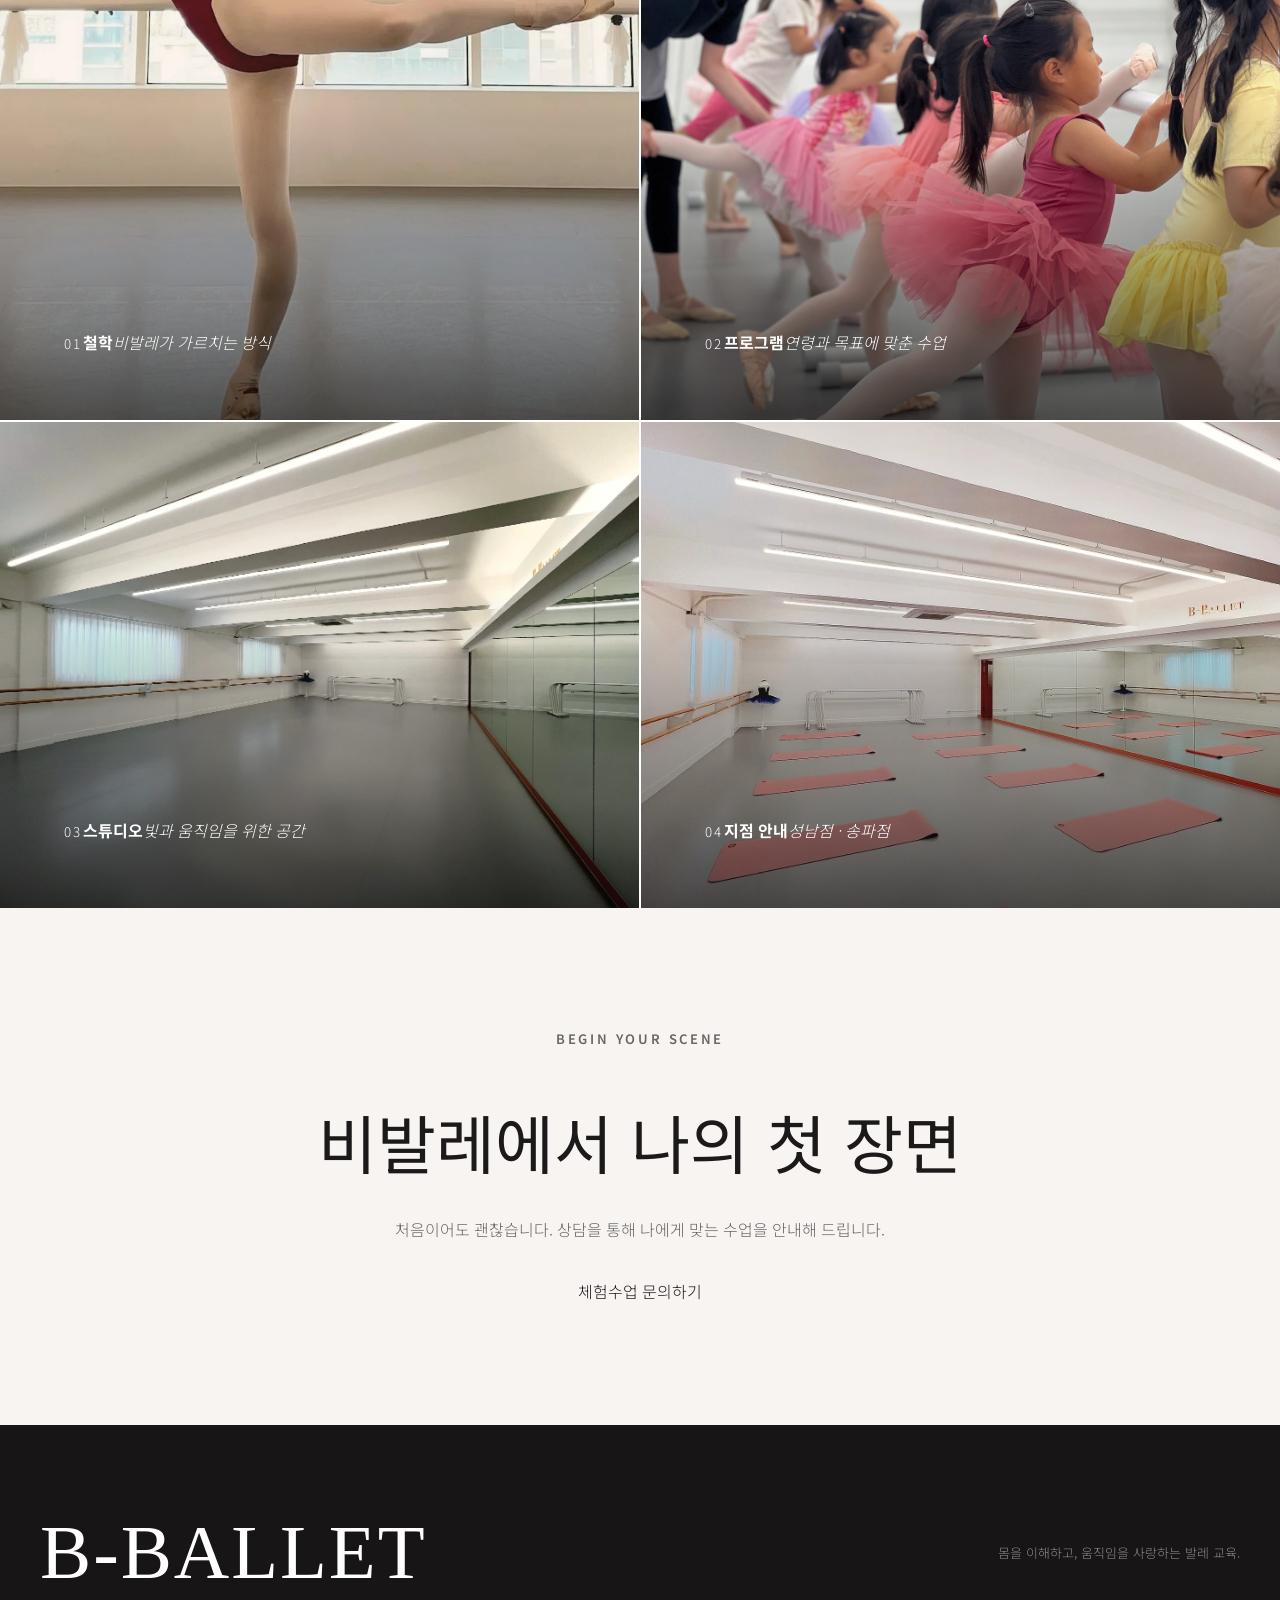
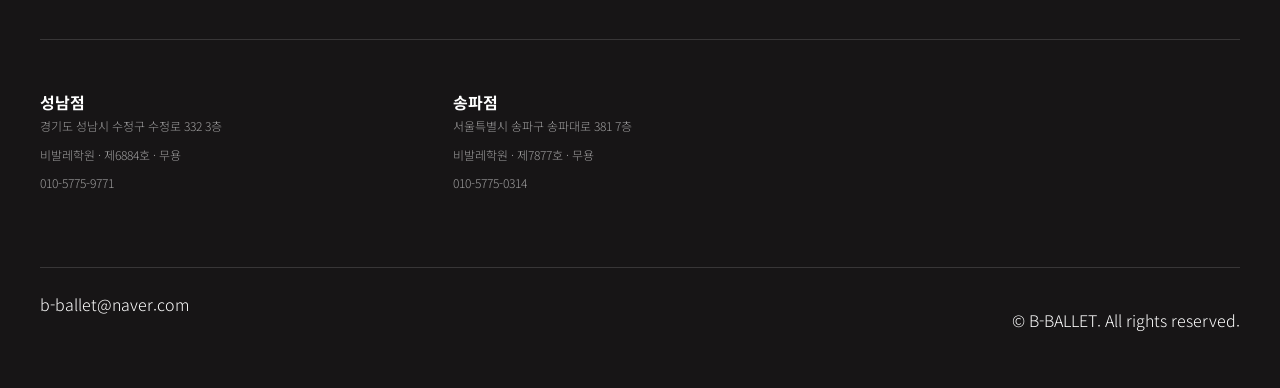
==== commit 8544bd93: "Publish focused section site" ====
--- a/index.html
+++ b/index.html
@@ -1,232 +1,91 @@
-<!doctype html>
+<!DOCTYPE html>
 <html lang="ko">
-  <head>
-    <meta charset="UTF-8" />
-    <meta name="viewport" content="width=device-width, initial-scale=1.0" />
-    <title>B-BALLET | 비발레</title>
-    <meta name="description" content="성남과 송파에서 만나는 전문 발레 교육 공간, B-BALLET 비발레입니다." />
-    <meta property="og:title" content="B-BALLET | 비발레" />
-    <meta property="og:description" content="Love your body. Be ballet. 몸을 이해하고 오래 춤추는 발레 교육." />
-    <meta property="og:image" content="assets/brand-statement-detail.jpg" />
-    <meta property="og:type" content="website" />
-    <link rel="preconnect" href="https://fonts.googleapis.com" />
-    <link rel="preconnect" href="https://fonts.gstatic.com" crossorigin />
-    <link href="https://fonts.googleapis.com/css2?family=Cormorant+Garamond:wght@500;600&family=Noto+Sans+KR:wght@300;400;500;600&family=Roboto:wght@300;400;500&display=swap" rel="stylesheet" />
-    <link rel="stylesheet" href="styles.css?v=guest-class-20260816-1" />
-  </head>
-  <body>
-    <header class="site-header" data-header>
-      <a class="brand" href="#top" aria-label="B-BALLET 홈">
-        <img src="assets/bballet-logo.png" alt="B-BALLET 비발레" />
+<head>
+  <meta charset="UTF-8" />
+  <meta name="viewport" content="width=device-width, initial-scale=1.0" />
+  <meta name="description" content="성남과 송파에서 만나는 프리미엄 발레 교육 공간, 비발레." />
+  <title>B-BALLET | 비발레</title>
+  <link rel="preconnect" href="https://fonts.googleapis.com" />
+  <link rel="preconnect" href="https://fonts.gstatic.com" crossorigin />
+  <link href="https://fonts.googleapis.com/css2?family=Cormorant+Garamond:wght@400;500;600&family=Noto+Sans+KR:wght@300;400;500;600&display=swap" rel="stylesheet" />
+  <link rel="stylesheet" href="styles.css" />
+</head>
+<body>
+  <header class="site-header" data-header>
+    <a class="brand" href="index.html" aria-label="B-BALLET 홈"><img src="assets/bballet-logo.png" alt="B-BALLET" /></a>
+    <button class="menu-toggle" type="button" aria-expanded="false" aria-controls="primary-navigation" data-menu-toggle><span></span><span></span></button>
+    <nav class="nav" id="primary-navigation" data-nav aria-label="주요 메뉴">
+      <a href="philosophy.html" data-ko="철학" data-en="Philosophy">철학</a>
+      <a href="programs.html" data-ko="프로그램" data-en="Programs">프로그램</a>
+      <a href="studio.html" data-ko="스튜디오" data-en="Studio">스튜디오</a>
+      <a href="locations.html" data-ko="지점 안내" data-en="Locations">지점 안내</a>
+    </nav>
+    <div class="header-actions">
+      <button class="language-toggle" type="button" data-language-toggle aria-label="영문 보기">EN</button>
+      <a class="header-cta" href="trial.html" data-ko="체험수업 문의" data-en="Trial Class">체험수업 문의</a>
+    </div>
+  </header>
+
+  <main>
+    <section class="hero home-hero" aria-label="비발레 소개 영상">
+        <video class="hero-video" autoplay muted loop playsinline preload="auto" poster="assets/hero-main-barre-back.jpg">
+        <source src="assets/hero-main.mp4" type="video/mp4" />
+      </video>
+      <div class="hero-overlay"></div>
+      <div class="hero-copy">
+        <h1 data-ko="Love your body. Be ballet." data-en="Love your body. Be ballet.">Love your body. Be ballet.</h1>
+      </div>
+      <a class="hero-scroll" href="#explore" aria-label="메뉴 살펴보기"><span></span></a>
+    </section>
+
+    <section class="home-intro" id="explore">
+      <p class="eyebrow">B-BALLET ACADEMY</p>
+      <h2 data-ko="발레를 배우는 시간 너머,\n몸과 움직임을 이해하는 공간" data-en="Beyond learning ballet,\na place to understand body and movement">발레를 배우는 시간 너머,<br />몸과 움직임을 이해하는 공간</h2>
+      <p data-ko="비발레의 교육 철학과 프로그램, 두 스튜디오의 이야기를 천천히 만나보세요." data-en="Discover B-BALLET's philosophy, programs, and two studios.">비발레의 교육 철학과 프로그램, 두 스튜디오의 이야기를 천천히 만나보세요.</p>
+    </section>
+
+    <section class="home-gateway" aria-label="상세 메뉴">
+      <a class="gateway-card" href="philosophy.html">
+        <img src="assets/graded/philosophy-etude.webp" alt="발레 동작을 지도하는 모습" />
+        <span class="gateway-shade"></span><span class="gateway-copy"><small>01</small><strong data-ko="철학" data-en="Philosophy">철학</strong><em data-ko="비발레가 가르치는 방식" data-en="How we teach">비발레가 가르치는 방식</em></span>
       </a>
-      <button class="menu-toggle" type="button" aria-label="메뉴 열기" aria-expanded="false" data-menu-toggle><span></span><span></span></button>
-      <nav class="nav" data-nav aria-label="주요 메뉴">
-        <a href="#philosophy" data-en="Philosophy">철학</a>
-        <a href="#programs" data-en="Programs">프로그램</a>
-        <a href="#studio" data-en="Studio">스튜디오</a>
-        <a href="#people" data-en="People">사람들</a>
-        <a href="#contact" data-en="Locations">지점 안내</a>
-      </nav>
-      <div class="header-actions">
-        <div class="language-toggle" aria-label="Language">
-          <button class="is-active" type="button" data-lang-choice="ko" aria-pressed="true">KO</button>
-          <button type="button" data-lang-choice="en" aria-pressed="false">EN</button>
-        </div>
-        <a class="header-cta" href="trial.html" data-en="Book a Trial">체험수업 문의</a>
+      <a class="gateway-card" href="programs.html">
+        <img src="assets/brand-kids-class.jpg" alt="비발레 수업 모습" />
+        <span class="gateway-shade"></span><span class="gateway-copy"><small>02</small><strong data-ko="프로그램" data-en="Programs">프로그램</strong><em data-ko="연령과 목표에 맞춘 수업" data-en="Classes for every goal">연령과 목표에 맞춘 수업</em></span>
+      </a>
+      <a class="gateway-card" href="studio.html">
+        <img src="assets/graded/studio-empty-wide.webp" alt="비발레 스튜디오" />
+        <span class="gateway-shade"></span><span class="gateway-copy"><small>03</small><strong data-ko="스튜디오" data-en="Studio">스튜디오</strong><em data-ko="빛과 움직임을 위한 공간" data-en="Space for light and movement">빛과 움직임을 위한 공간</em></span>
+      </a>
+      <a class="gateway-card" href="locations.html">
+        <img src="assets/graded/seongnam-hall.webp" alt="비발레 지점 홀" />
+        <span class="gateway-shade"></span><span class="gateway-copy"><small>04</small><strong data-ko="지점 안내" data-en="Locations">지점 안내</strong><em data-ko="성남점 · 송파점" data-en="Seongnam · Songpa">성남점 · 송파점</em></span>
+      </a>
+    </section>
+
+    <section class="home-contact">
+      <p class="eyebrow">BEGIN YOUR SCENE</p>
+      <h2 data-ko="비발레에서 나의 첫 장면" data-en="Your first scene at B-BALLET">비발레에서 나의 첫 장면</h2>
+      <p data-ko="처음이어도 괜찮습니다. 상담을 통해 나에게 맞는 수업을 안내해 드립니다." data-en="New to ballet? We will guide you to the right class through a personal consultation.">처음이어도 괜찮습니다. 상담을 통해 나에게 맞는 수업을 안내해 드립니다.</p>
+      <a class="text-link" href="trial.html" data-ko="체험수업 문의하기" data-en="Book a trial class">체험수업 문의하기</a>
+    </section>
+  </main>
+
+  <a class="side-inquiry" href="trial.html"><span data-ko="체험 문의" data-en="Trial">체험 문의</span></a>
+
+  <footer class="footer">
+    <div class="footer-inner">
+      <div class="footer-brand">
+        <a class="footer-wordmark-text" href="index.html" aria-label="B-BALLET 홈">B-BALLET</a>
+        <p data-ko="몸을 이해하고, 움직임을 사랑하는 발레 교육." data-en="Ballet education for understanding the body and loving movement.">몸을 이해하고, 움직임을 사랑하는 발레 교육.</p>
       </div>
-    </header>
-
-    <main id="top">
-      <section class="hero" aria-label="B-BALLET 소개">
-        <div class="hero-media">
-          <img class="hero-image hero-frame" src="assets/brand-statement-detail.jpg?v=hero-5" alt="발레 바에 다리를 올린 비발레 수강생의 뒷모습" />
-          <img class="hero-image hero-frame" src="assets/gallery-detail-barre-dress.jpg?v=hero-5" alt="" aria-hidden="true" />
-          <img class="hero-image hero-frame" src="assets/seongnam-pointe-detail.webp?v=hero-5" alt="" aria-hidden="true" />
-        </div>
-        <div class="hero-overlay"></div>
-        <div class="hero-copy">
-          <h1><span>LOVE YOUR BODY.</span><span>BE BALLET.</span></h1>
-        </div>
-        <a class="hero-scroll" href="#philosophy" aria-label="철학으로 이동">SCROLL <span>↓</span></a>
-      </section>
-
-      <section class="philosophy-intro" id="philosophy">
-        <div class="philosophy-title wrap">
-          <p class="eyebrow light" data-en="Our Philosophy">비발레의 철학</p>
-          <h2 data-en="Ballet begins with understanding your body.">발레는 몸을 이해하는 데서 시작됩니다.</h2>
-          <p data-en="We value awareness over speed, process over comparison, and lasting growth over quick results.">빠른 진도보다 정확한 감각을, 비교보다 각자의 과정을, 단기적인 결과보다 오래 이어지는 성장을 중요하게 생각합니다.</p>
-        </div>
-      </section>
-
-      <section class="philosophy-editorial section">
-        <div class="editorial-grid wrap">
-          <figure class="editorial-image"><img src="assets/graded/philosophy-etude.webp" alt="빨간 레오타드와 토슈즈를 착용한 에튀튜드 동작" /></figure>
-          <div class="editorial-copy">
-            <p class="eyebrow" data-en="A way of learning">비발레가 가르치는 방식</p>
-            <h2 data-en="Awareness becomes movement. Movement becomes expression.">감각은 움직임이 되고,<br />움직임은 표현이 됩니다.</h2>
-            <p data-en="B-BALLET is more than a place to memorize steps. Students learn alignment, discover how their bodies move, and build a personal voice through ballet.">비발레는 동작만 외우는 곳이 아닙니다. 몸의 정렬을 이해하고, 움직임의 감각을 발견하며, 발레를 통해 자신만의 표현을 만들어갑니다.</p>
-            <ul class="values">
-              <li><span>01</span><strong data-en="Understanding the body">몸에 대한 이해</strong></li>
-              <li><span>02</span><strong data-en="Process over results">결과보다 과정</strong></li>
-              <li><span>03</span><strong data-en="Sustainable growth">지속 가능한 성장</strong></li>
-              <li><span>04</span><strong data-en="Artistic expression">예술적 표현</strong></li>
-            </ul>
-          </div>
-        </div>
-      </section>
-
-      <section class="director-letter">
-        <div class="letter-layout wrap">
-          <div class="letter-heading">
-            <p class="eyebrow light" data-en="A Letter from the Director">대표의 글</p>
-            <h2 data-en="Teaching ballet means looking closely at one person for a long time.">발레를 가르친다는 것은<br />한 사람을 오래 바라보는 일이라고 생각합니다.</h2>
-          </div>
-          <div class="letter-copy">
-            <p data-en="I began teaching ballet while I was at university. Over more than ten years in the studio, I have met students of different ages, bodies, and dreams.">대학 시절부터 발레를 가르치기 시작해 10년이 넘는 시간 동안, 서로 다른 나이와 몸, 저마다의 꿈을 가진 많은 학생을 만났습니다.</p>
-            <p data-en="That time taught me that good ballet education is not about making someone advance faster or lift a leg higher. It is about helping each person understand their own body, grow without injury, and continue dancing for a long time.">그 시간 속에서 좋은 발레 교육은 누군가를 더 빨리 진도 나가게 하거나 다리를 더 높이 들게 하는 일이 아니라는 것을 배웠습니다. 자신의 몸을 이해하고, 다치지 않게 성장하며, 오래 춤출 수 있도록 돕는 일이라고 생각합니다.</p>
-            <p data-en="B-BALLET respects the pace of every student while never compromising the standards of professional instruction. From a first class to the stage, we will stay attentive to each person's journey.">비발레는 각자의 속도를 존중하되 전문적인 교육의 기준은 놓치지 않습니다. 처음 발레를 시작하는 순간부터 무대에 서는 날까지, 한 사람의 가능성을 오래 바라보며 함께하겠습니다.</p>
-            <div class="letter-sign"><span data-en="Director, B-BALLET">B-BALLET 대표</span><strong data-en="Kwon Bobin">권보빈</strong></div>
-          </div>
-        </div>
-      </section>
-
-      <section class="programs section" id="programs">
-        <div class="section-heading wrap">
-          <p class="eyebrow" data-en="Programs">프로그램</p>
-          <h2 data-en="Training for every stage.">각자의 단계와 목표에 맞는 교육</h2>
-          <p data-en="From a first encounter with ballet to professional training, each class follows the same B-BALLET standard.">발레를 처음 만나는 순간부터 전문 과정까지, 모든 수업을 비발레의 한결같은 기준으로 지도합니다.</p>
-        </div>
-        <p class="program-guide wrap" data-en="Select a program to see its training focus and class details.">프로그램을 선택하면 교육 방향과 자세한 수업 내용을 볼 수 있습니다.</p>
-        <div class="program-grid wrap">
-          <article class="program-card" role="button" tabindex="0" aria-expanded="false" data-program="kids"><figure><img src="assets/brand-kids-class.jpg" alt="비발레 유아발레 수업" /></figure><div><span>01</span><h3 data-en="Kids Ballet">유아발레</h3><b aria-hidden="true">↗</b></div></article>
-          <article class="program-card" role="button" tabindex="0" aria-expanded="false" data-program="junior"><figure><img src="assets/seongnam-junior-training.jpg" alt="비발레 초등발레 수업" /></figure><div><span>02</span><h3 data-en="Junior Ballet">초등발레</h3><b aria-hidden="true">↗</b></div></article>
-          <article class="program-card" role="button" tabindex="0" aria-expanded="false" data-program="preprofessional"><figure><img src="assets/gallery-solo-window-arabesque.jpg" alt="비발레 전공 입시 발레 에튀튜드" /></figure><div><span>03</span><h3 data-en="Pre-Professional">전공·입시</h3><b aria-hidden="true">↗</b></div></article>
-          <article class="program-card" role="button" tabindex="0" aria-expanded="false" data-program="adult"><figure><img src="assets/brand-gallery-adult-class.jpg" alt="비발레 성인발레 수업" /></figure><div><span>04</span><h3 data-en="Adult Ballet">성인발레</h3><b aria-hidden="true">↗</b></div></article>
-          <article class="program-card fit-portrait" role="button" tabindex="0" aria-expanded="false" data-program="pointe"><figure><img src="assets/seongnam-pointe-detail.webp" alt="비발레 토슈즈 수업" /></figure><div><span>05</span><h3 data-en="Pointe">토슈즈</h3><b aria-hidden="true">↗</b></div></article>
-          <article class="program-card" role="button" tabindex="0" aria-expanded="false" data-program="repertoire"><figure><img src="assets/brand-gallery-performance-line.jpg" alt="비발레 작품반 공연" /></figure><div><span>06</span><h3 data-en="Repertoire">작품반</h3><b aria-hidden="true">↗</b></div></article>
-          <article class="program-card" role="button" tabindex="0" aria-expanded="false" data-program="private"><figure><img src="assets/hero-main-guidance-private.jpg" alt="비발레 개인레슨 지도" /></figure><div><span>07</span><h3 data-en="Private Lessons">개인레슨</h3><b aria-hidden="true">↗</b></div></article>
-          <article class="program-card" role="button" tabindex="0" aria-expanded="false" data-program="smallgroup"><figure><img src="assets/gallery-trio-line.jpg" alt="세 명이 함께하는 비발레 소그룹 레슨" /></figure><div><span>08</span><h3 data-en="Small-Group Lessons">소그룹 레슨</h3><b aria-hidden="true">↗</b></div></article>
-          <article class="program-card" role="button" tabindex="0" aria-expanded="false" data-program="performance"><figure><img src="assets/gallery-performance-group.jpg" alt="비발레 공연 출연진" /></figure><div><span>09</span><h3 data-en="Performance & Stage">공연·무대 경험</h3><b aria-hidden="true">↗</b></div></article>
-        </div>
-        <section class="program-detail wrap" data-program-detail hidden aria-live="polite">
-          <button class="program-detail-close" type="button" data-program-close aria-label="상세 내용 닫기">×</button>
-          <figure><img src="" alt="" data-program-image /></figure>
-          <div class="program-detail-copy">
-            <p class="eyebrow" data-program-number></p>
-            <h3 data-program-title></h3>
-            <p class="program-detail-lead" data-program-lead></p>
-            <div class="program-detail-meta"><span data-program-audience-label></span><strong data-program-audience></strong></div>
-            <h4 data-program-focus-title></h4>
-            <ul data-program-focus></ul>
-            <a href="trial.html" data-en="Ask about this program">이 프로그램 문의하기 <span>↗</span></a>
-          </div>
-        </section>
-      </section>
-
-      <section class="guest-class section" aria-labelledby="guest-class-title">
-        <div class="guest-class-grid wrap">
-          <figure class="guest-class-hero">
-            <img src="assets/guest-class-teaching.jpg" alt="비발레에서 진행한 수석무용수 초청 특강 지도 장면" />
-            <figcaption data-en="Professional insight, shared in the studio.">무대의 경험을 스튜디오에서 나누는 시간</figcaption>
-          </figure>
-          <div class="guest-class-copy">
-            <p class="eyebrow" data-en="Annual Guest Artist Class">연례 초청 아티스트 특강</p>
-            <h2 id="guest-class-title" data-en="Once a year, stage experience enters the studio.">매년 한 차례, 무대의 경험을 가까이에서</h2>
-            <p class="guest-class-intro" data-en="B-BALLET invites a principal dancer each year for a special class, bringing professional insight and stage experience directly into the studio.">비발레는 매년 수석무용수를 초청해 전문적인 시선과 무대 경험을 스튜디오에서 직접 나누는 특별 수업을 진행합니다.</p>
-            <ol class="guest-class-history">
-              <li><span>01</span><div><strong data-en="Ahn Joo-won">안주원 발레리노</strong><small data-en="Principal Dancer, American Ballet Theatre">ABT 수석무용수</small></div></li>
-              <li><span>02</span><div><strong data-en="Lee So-jung">이소정 발레리나</strong><small data-en="Principal Dancer, Atlanta Ballet">애틀랜타 발레단 수석무용수</small></div></li>
-              <li><span>03</span><div><strong data-en="Lee Yu-rim">이유림 발레리나</strong><small data-en="Principal Dancer, Universal Ballet">유니버설발레단 수석무용수</small></div></li>
-              <li><span>04</span><div><strong data-en="Jo Yeon-jae">조연재 발레리나</strong><small data-en="Principal Dancer, Korean National Ballet">국립발레단 수석무용수</small></div></li>
-            </ol>
-            <p class="guest-class-note" data-en="Affiliations and titles shown are from the time of each invitation.">소속 및 직함은 초청 당시 기준입니다.</p>
-          </div>
-        </div>
-        <div class="guest-class-archive wrap" aria-label="초청 아티스트 특강 기록">
-          <figure>
-            <img src="assets/guest-class-lee-yurim.jpg" alt="이유림 발레리나 초청 특강 기념사진" />
-            <figcaption><b>03</b><span data-en="Lee Yu-rim · Universal Ballet">이유림 발레리나 · 유니버설발레단</span></figcaption>
-          </figure>
-          <figure>
-            <img src="assets/guest-class-jo-yeonjae.jpg" alt="조연재 발레리나 초청 특강 기념사진" />
-            <figcaption><b>04</b><span data-en="Jo Yeon-jae · Korean National Ballet">조연재 발레리나 · 국립발레단</span></figcaption>
-          </figure>
-        </div>
-      </section>
-
-      <section class="performance-banner">
-        <img src="assets/brand-hero-performance-wide.jpg" alt="비발레 단체 공연" />
-        <div><h2 data-en="Inspiring. Professional. Mindful. Encouraging.">영감을 주는 교육.<br />전문적인 지도.<br />함께 성장하는 시간.</h2><p data-en="Bridging recreational ballet and professional training.">취미와 전문 교육 사이를 연결하는 비발레의 발레 교육.</p></div>
-      </section>
-
-      <section class="studio section" id="studio">
-        <div class="section-heading wrap">
-          <p class="eyebrow" data-en="The Studio">스튜디오</p>
-          <h2 data-en="A space for focus and movement.">움직임에 집중하는 공간</h2>
-        </div>
-        <div class="studio-grid wrap">
-          <figure class="studio-wide"><img src="assets/graded/studio-empty-wide.webp" alt="비발레의 밝고 넓은 스튜디오" /><figcaption data-en="Space to move">충분히 움직일 수 있는 공간</figcaption></figure>
-          <figure><img src="assets/graded/studio-class.webp" alt="비발레 바 수업 장면" /><figcaption data-en="Classes in focus">집중하는 수업</figcaption></figure>
-          <figure><img src="assets/graded/studio-pointe-detail.webp" alt="비발레 토슈즈와 튀튀 디테일" /><figcaption data-en="Details that inspire">영감을 주는 디테일</figcaption></figure>
-        </div>
-      </section>
-
-      <section class="people section" id="people">
-        <div class="section-heading wrap compact-heading">
-          <p class="eyebrow" data-en="Director & Faculty">원장 및 강사진</p>
-          <h2 data-en="The people of B-BALLET.">비발레를 함께 만드는 사람들</h2>
-        </div>
-        <div class="people-layout wrap">
-          <div class="faculty-list">
-            <section><h3 data-en="Director">원장</h3><p><span data-en="Kwon Bobin">권보빈</span></p></section>
-            <section><h3 data-en="Seongnam Studio">성남점</h3><p><span data-en="Kim Min-jin">김민진</span><span data-en="Yeom Gyu-jeong">염규정</span><span data-en="Park Mi-joo">박미주</span><span data-en="Jo Hyun-soo">조현수</span><span data-en="Kim Jin-a">김진아</span><span data-en="Manager Yoo Mi-ran">유미란 실장</span></p></section>
-            <section><h3 data-en="Songpa Studio">송파점</h3><p><span data-en="Deputy Director Lee Ji-hye">이지혜 부원장</span><span data-en="Won Da-bin">원다빈</span><span data-en="Yeom Gyu-jeong">염규정</span><span data-en="Ji Ho-yong">지호용</span></p></section>
-          </div>
-        </div>
-      </section>
-
-      <section class="visit-flow section" aria-labelledby="visit-flow-title">
-        <div class="section-heading wrap">
-          <p class="eyebrow" data-en="Your First Visit">첫 방문 안내</p>
-          <h2 id="visit-flow-title" data-en="Begin ballet in three simple steps.">세 단계로 시작하는 비발레</h2>
-          <p data-en="We will guide you from the first conversation to the class that fits you best.">처음 나누는 상담부터 나에게 맞는 수업을 만나는 순간까지 차분하게 안내합니다.</p>
-        </div>
-        <ol class="visit-steps wrap">
-          <li><span>01</span><h3 data-en="Consultation">상담 신청</h3><p data-en="Tell us your preferred studio, class, experience, and available times.">희망 지점과 수업, 발레 경험, 가능한 요일과 시간을 알려주세요.</p></li>
-          <li><span>02</span><h3 data-en="Trial Class">체험수업</h3><p data-en="After consultation, experience a class selected for your level and goals.">상담 내용을 바탕으로 현재 단계와 목표에 맞는 수업을 경험합니다.</p></li>
-          <li><span>03</span><h3 data-en="Enrollment">등록 안내</h3><p data-en="Choose the program, schedule, and frequency that suit you after the trial.">체험 후 나에게 맞는 프로그램과 일정, 수강 횟수를 안내받습니다.</p></li>
-        </ol>
-      </section>
-
-      <section class="contact" id="contact">
-        <div class="contact-heading wrap">
-          <p class="eyebrow light" data-en="Locations & Contact">지점 안내 및 문의</p>
-          <h2 data-en="Begin your first scene at B-BALLET.">비발레에서<br />나의 첫 장면을 시작하세요.</h2>
-          <p data-en="Choose a studio to ask about classes or book a trial.">희망 지점을 선택해 수업 상담과 체험수업을 문의해 주세요.</p>
-        </div>
-        <div class="branch-grid wrap">
-          <article class="branch-card branch-seongnam"><div class="branch-media"><img src="assets/graded/seongnam-hall.webp" alt="비발레 성남점 홀 전경" /></div><p>SEONGNAM</p><h3 data-en="Seongnam Studio">성남점</h3><span data-en="Children · Junior · Pre-Professional · Adult">유아 · 초등 · 전공 · 성인</span><a href="tel:010-5775-9771">010-5775-9771</a><div class="branch-links"><a href="https://pf.kakao.com/_ZPbxmG" target="_blank" rel="noopener" data-en="Kakao">카카오톡</a><a href="https://www.instagram.com/b_ballet_seongnam/?hl=ko" target="_blank" rel="noopener">Instagram</a><a href="https://map.naver.com/p/search/%EB%B9%84%EB%B0%9C%EB%A0%88%20%EC%84%B1%EB%82%A8" target="_blank" rel="noopener" data-en="Naver Map">네이버 지도</a><a href="https://www.google.com/maps/search/?api=1&query=B-BALLET%20Academy%20Seongnam" target="_blank" rel="noopener">Google Maps</a></div></article>
-          <article class="branch-card branch-songpa"><div class="branch-media"><img src="assets/brand-studio-empty.jpg" alt="비발레 송파점 홀 전경" /></div><p>SONGPA</p><h3 data-en="Songpa Studio">송파점</h3><span data-en="Pre-Professional · Adult · Pointe · Private">전공 · 성인 · 토슈즈 · 개인레슨</span><a href="tel:010-5775-0314">010-5775-0314</a><div class="branch-links"><a href="https://pf.kakao.com/_xjiajs" target="_blank" rel="noopener" data-en="Kakao">카카오톡</a><a href="https://www.instagram.com/b_ballet_seoul/?hl=ko" target="_blank" rel="noopener">Instagram</a><a href="https://map.naver.com/p/search/%EB%B9%84%EB%B0%9C%EB%A0%88%20%EC%86%A1%ED%8C%8C" target="_blank" rel="noopener" data-en="Naver Map">네이버 지도</a><a href="https://www.google.com/maps/search/?api=1&query=B-BALLET%20Academy%20Songpa" target="_blank" rel="noopener">Google Maps</a></div></article>
-        </div>
-        <div class="contact-bottom wrap"><a class="large-cta" href="trial.html" data-en="Book a Trial Class">체험수업 신청하기 <span>↗</span></a><div><a href="mailto:b-ballet@naver.com">b-ballet@naver.com</a><a href="https://blog.naver.com/b-ballet" target="_blank" rel="noopener" data-en="Naver Blog">네이버 블로그</a><a href="https://www.youtube.com/@b-ballet/featured" target="_blank" rel="noopener">YouTube</a></div></div>
-      </section>
-    </main>
-
-    <a class="side-inquiry" href="trial.html"><span data-en="Trial & Contact">체험 · 문의</span></a>
-    <footer class="footer">
-      <div class="footer-inner">
-        <div class="footer-brand">
-          <strong class="footer-wordmark" aria-label="B-BALLET">B-BALLET</strong>
-          <p data-en="Professional ballet education in Seongnam and Songpa.">성남과 송파에서 만나는 전문 발레 교육.</p>
-        </div>
-        <div class="footer-information">
-          <section><h2 data-en="Seongnam Studio">성남점</h2><p data-en="B-BALLET Academy · Registration No. 6884">비발레학원 · 학원 등록번호 제6884호</p><p data-en="Curriculum: Dance">교습과정 무용</p><a href="https://www.google.com/maps/search/?api=1&query=%EA%B2%BD%EA%B8%B0%20%EC%84%B1%EB%82%A8%EC%8B%9C%20%EC%88%98%EC%A0%95%EA%B5%AC%20%EC%88%98%EC%A0%95%EB%A1%9C%20332" target="_blank" rel="noopener" data-en="3F, 332 Sujeong-ro, Sujeong-gu, Seongnam">경기 성남시 수정구 수정로 332, 3층</a><a href="tel:010-5775-9771">010-5775-9771</a></section>
-          <section><h2 data-en="Songpa Studio">송파점</h2><p data-en="B-BALLET Academy · Registration No. 7877">비발레학원 · 학원 등록번호 제7877호</p><p data-en="Curriculum: Dance">교습과정 무용</p><a href="https://www.google.com/maps/search/?api=1&query=%EC%84%9C%EC%9A%B8%20%EC%86%A1%ED%8C%8C%EA%B5%AC%20%EC%86%A1%ED%8C%8C%EB%8C%80%EB%A1%9C%20381" target="_blank" rel="noopener" data-en="7F, 381 Songpa-daero, Songpa-gu, Seoul">서울 송파구 송파대로 381, 7층</a><a href="tel:010-5775-0314">010-5775-0314</a></section>
-          <section><h2 data-en="Contact">문의</h2><a href="mailto:b-ballet@naver.com">b-ballet@naver.com</a><p data-en="Hours vary by class schedule · Please contact us before visiting.">수업 일정에 따라 운영 · 방문 전 문의</p></section>
-        </div>
-        <div class="footer-legal"><span data-en="B-BALLET · Director Kwon Bobin">B-BALLET · 대표 권보빈</span><span>© B-BALLET. All rights reserved.</span></div>
+      <div class="footer-information">
+        <section><strong data-ko="성남점" data-en="Seongnam">성남점</strong><p>경기도 성남시 수정구 수정로 332 3층</p><p>비발레학원 · 제6884호 · 무용</p><a href="tel:01057759771">010-5775-9771</a></section>
+        <section><strong data-ko="송파점" data-en="Songpa">송파점</strong><p>서울특별시 송파구 송파대로 381 7층</p><p>비발레학원 · 제7877호 · 무용</p><a href="tel:01057750314">010-5775-0314</a></section>
       </div>
-    </footer>
-    <script src="script.js?v=renewal-1"></script>
-  </body>
+      <div class="footer-legal"><a href="mailto:b-ballet@naver.com">b-ballet@naver.com</a><p>© B-BALLET. All rights reserved.</p></div>
+    </div>
+  </footer>
+  <script src="script.js"></script>
+</body>
 </html>
--- a/styles.css
+++ b/styles.css
@@ -38,24 +38,12 @@
 
 .hero { position: relative; display: grid; min-height: 100svh; place-items: center; overflow: hidden; margin-top: 0; color: white; }
 .hero-media { position: absolute; inset: 0; overflow: hidden; background: #26151d; }
-.hero-image, .hero-overlay { position: absolute; inset: 0; width: 100%; height: 100%; }
-.hero-image { object-fit: cover; object-position: center 38%; }
-.hero-frame { opacity: 0; animation: hero-cinema 18s ease-in-out infinite; }
-.hero-frame:nth-child(1) { animation-delay: 0s; object-position: center 48%; }
-.hero-frame:nth-child(2) { animation-delay: -12s; object-position: center 50%; }
-.hero-frame:nth-child(3) { animation-delay: -6s; object-position: center 82%; }
+.hero-video, .hero-overlay { position: absolute; inset: 0; width: 100%; height: 100%; }
+.hero-video { object-fit: cover; object-position: center; }
 .hero-overlay { background: linear-gradient(90deg, rgba(21,13,17,.27), rgba(21,13,17,.05) 55%, rgba(21,13,17,.21)), linear-gradient(0deg, rgba(20,12,16,.2), transparent 60%); }
 .hero-copy { position: relative; z-index: 1; width: min(1200px, calc(100% - 80px)); text-align: center; }
 .hero h1 { margin: 60px 0 0; font-family: "Roboto", sans-serif; font-size: clamp(52px, 7.2vw, 112px); font-weight: 300; letter-spacing: -.045em; line-height: 1.02; }
 .hero h1 span { display: block; }
-.hero-scroll { position: absolute; z-index: 1; bottom: 30px; left: 42px; display: flex; gap: 12px; align-items: center; font: 400 10px/1 "Roboto", sans-serif; letter-spacing: .18em; }
-.hero-scroll span { font-size: 17px; }
-
-@keyframes hero-cinema {
-  0%, 29% { opacity: 1; transform: scale(1); }
-  35%, 94% { opacity: 0; transform: scale(1); }
-  100% { opacity: 1; transform: scale(1); }
-}
 
 .eyebrow { margin: 0 0 22px; color: var(--pink); font-size: 12px; font-weight: 600; letter-spacing: .18em; text-transform: uppercase; }
 .eyebrow.light { color: #f59ab5; }
@@ -225,7 +213,7 @@
 .footer { padding: 90px 0 38px; background: #171516; color: white; }
 .footer-inner { width: min(var(--content), calc(100% - 80px)); margin: 0 auto; }
 .footer-brand { display: flex; justify-content: space-between; align-items: center; gap: 30px; padding-bottom: 48px; border-bottom: 1px solid rgba(255,255,255,.14); }
-.footer-wordmark { display: block; font-family: "Cormorant Garamond", serif; font-size: clamp(48px, 6vw, 82px); font-weight: 500; letter-spacing: .025em; line-height: .9; white-space: nowrap; }
+.footer-wordmark { display: block; width: clamp(250px, 32vw, 440px); height: auto; flex: 0 0 auto; object-fit: contain; filter: grayscale(1) brightness(0) invert(1); opacity: .92; }
 .footer-brand p { margin: 0; color: rgba(255,255,255,.5); font-size: 13px; }
 .footer-information { display: grid; grid-template-columns: repeat(3,minmax(0,1fr)); gap: 40px; padding: 48px 0 65px; }
 .footer-information h2 { margin: 0 0 18px; color: #f59ab5; font-size: 12px; font-weight: 500; letter-spacing: .12em; }
@@ -320,9 +308,8 @@
   .wrap { width: calc(100% - 36px); }
   .section { padding: 85px 0; }
   .hero { min-height: 86svh; }
-  .hero-image { object-position: center; }
+  .hero-video { object-position: center; }
   .hero h1 { margin-top: 30px; font-size: clamp(40px, 13vw, 64px); line-height: 1.06; }
-  .hero-scroll { left: 18px; bottom: 18px; }
   .section-heading { margin-bottom: 45px; }
   .section-heading h2 { font-size: 38px; }
   .philosophy-intro { padding: 95px 0; }
@@ -372,7 +359,7 @@
   .footer-inner { width: calc(100% - 36px); }
   .footer-brand { display: block; }
   .footer-brand p { margin-top: 8px; }
-  .footer-wordmark { font-size: 52px; }
+  .footer-wordmark { width: min(100%, 290px); }
   .footer-information { grid-template-columns: 1fr; gap: 34px; }
   .footer-legal { flex-direction: column; }
   .trial-header { padding: 12px 18px; }
@@ -387,6 +374,60 @@
 @media (prefers-reduced-motion: reduce) {
   html { scroll-behavior: auto; }
   *, *::before, *::after { animation-duration: .01ms !important; transition-duration: .01ms !important; }
-  .hero-frame { display: none; }
-  .hero-frame:first-child { display: block; opacity: 1; transform: none; }
-}
+}
+
+/* Split-page editorial site */
+.nav a.is-current { color: var(--pink); }
+.home-hero video {
+  position: absolute;
+  inset: 0;
+  width: 100%;
+  height: 100%;
+  object-fit: cover;
+  object-position: 50% 24%;
+}
+
+@media (max-width: 600px) {
+  .home-hero .hero-video { object-position: center; }
+}
+.footer-wordmark-text {
+  display:block; width:max-content; margin:0; padding:0; color:#fff; text-decoration:none;
+  font-family:Georgia, "Times New Roman", serif; font-size:clamp(42px,6vw,78px);
+  font-weight:400; font-style:normal !important; line-height:1 !important; letter-spacing:.025em;
+  transform:none !important; rotate:none !important; writing-mode:horizontal-tb !important;
+  position:static !important; inset:auto !important; white-space:nowrap; text-align:left;
+}
+.footer-brand > *, .footer-wordmark { transform:none !important; rotate:none !important; }
+.home-intro,.page-heading,.page-section-narrow{max-width:900px;margin:0 auto;padding:110px 30px;text-align:center}
+.home-intro h2,.page-heading h1{font-family:var(--serif);font-size:clamp(40px,6vw,78px);font-weight:400;line-height:1.08;margin:0 0 28px}
+.home-intro p,.page-lead{font-size:clamp(18px,2vw,25px);line-height:1.8;color:#666}
+.home-gateway{display:grid;grid-template-columns:repeat(2,1fr);gap:2px;background:#fff}
+.gateway-card{position:relative;min-height:54vh;overflow:hidden;color:#fff}
+.gateway-card img{width:100%;height:100%;position:absolute;inset:0;object-fit:cover;transition:transform .7s ease}
+.gateway-card:hover img{transform:scale(1.035)}
+.gateway-shade{position:absolute;inset:0;background:linear-gradient(180deg,transparent 35%,rgba(0,0,0,.65))}
+.gateway-copy{position:absolute;left:clamp(28px,5vw,72px);right:30px;bottom:clamp(28px,5vw,64px)}
+.gateway-copy small{letter-spacing:.18em;text-transform:uppercase}.gateway-copy h2{font-family:var(--serif);font-size:clamp(34px,4vw,62px);font-weight:400;margin:10px 0}.gateway-copy span{font-size:15px}
+.home-contact{text-align:center;padding:120px 30px;background:#f7f4f2}.home-contact h2{font-family:var(--serif);font-size:clamp(38px,5vw,68px);font-weight:400;margin:0 0 18px}.home-contact p{color:#666;margin-bottom:34px}
+.page-main{padding-top:var(--header-h)}
+.page-hero{position:relative;height:min(72vh,760px);min-height:520px;color:#fff;overflow:hidden}
+.page-hero>img{width:100%;height:100%;object-fit:cover}.page-hero:after{content:"";position:absolute;inset:0;background:linear-gradient(90deg,rgba(0,0,0,.5),rgba(0,0,0,.08))}
+.page-hero-copy{position:absolute;z-index:1;left:max(6vw,32px);bottom:12%;max-width:780px}.page-hero-copy small{letter-spacing:.2em}.page-hero-copy h1{font-family:var(--serif);font-size:clamp(48px,7vw,96px);font-weight:400;line-height:1;margin:16px 0}.page-hero-copy p{font-size:clamp(18px,2vw,25px)}
+.page-section{padding:110px max(5vw,28px)}.section-title{font-family:var(--serif);font-size:clamp(38px,5vw,68px);font-weight:400;margin:0 0 44px}.eyebrow{color:var(--pink);font-size:13px;letter-spacing:.2em;text-transform:uppercase}
+.value-grid{display:grid;grid-template-columns:repeat(4,1fr);gap:1px;background:#ddd}.value-card{background:#fff;padding:48px 32px}.value-card b{display:block;font-family:var(--serif);font-size:30px;font-weight:500;margin-bottom:16px}.value-card p{color:#666;line-height:1.75}
+.director-note{max-width:1050px;margin:0 auto;padding:clamp(40px,7vw,90px);background:#f7f4f2}.director-note p{font-size:clamp(18px,2vw,24px);line-height:2;color:#555}.director-note strong{display:block;margin-top:32px}
+.program-list{max-width:1200px;margin:0 auto;border-top:1px solid #ccc}.program-entry{border-bottom:1px solid #ccc}.program-entry summary{list-style:none;cursor:pointer;padding:28px 8px;display:flex;justify-content:space-between;align-items:center;font-size:clamp(22px,3vw,38px);font-family:var(--serif)}.program-entry summary::-webkit-details-marker{display:none}.program-entry summary:after{content:"+";font-family:var(--sans);font-size:26px}.program-entry[open] summary:after{content:"−"}.program-entry-body{display:grid;grid-template-columns:1.15fr 1fr;gap:clamp(28px,6vw,80px);align-items:center;padding:10px 8px 56px}.program-entry-body img{width:100%;aspect-ratio:4/3;object-fit:cover}.program-entry-body p{font-size:18px;line-height:1.9;color:#666}
+.guest-feature{background:#f7f4f2}
+.guest-history{display:block;margin-top:0}
+.guest-history-heading{max-width:760px}
+.guest-history-grid{display:grid;grid-template-columns:repeat(4,1fr);gap:18px;margin-top:45px}
+.guest-history-grid article{background:#fff;padding:28px}
+.guest-history-grid span{color:#d6386d;font-size:12px;letter-spacing:.18em}
+.guest-history-grid h3{margin:16px 0 0}
+.guest-history-photos{display:grid;grid-template-columns:1fr 1fr;gap:12px;margin-top:18px}
+.guest-history-photos img{width:100%;height:420px;object-fit:cover}
+.guest-images,.studio-gallery{display:grid;grid-template-columns:2fr 1fr 1fr;gap:12px;margin-top:40px}.guest-images img,.studio-gallery img{width:100%;height:440px;object-fit:cover}
+.faculty-columns{display:grid;grid-template-columns:repeat(3,1fr);gap:1px;background:#ddd;max-width:1100px;margin:0 auto}.faculty-columns article{background:#fff;padding:42px}.faculty-columns h3{font-family:var(--serif);font-size:30px;font-weight:500}.faculty-columns p{line-height:2;color:#666}
+.location-list{max-width:1250px;margin:0 auto}.location-entry{display:grid;grid-template-columns:1.2fr 1fr;gap:clamp(30px,6vw,80px);align-items:center;margin-bottom:110px}.location-entry:nth-child(even) img{order:2}.location-entry>img{width:100%;aspect-ratio:4/3;object-fit:cover}.location-entry h2{font-family:var(--serif);font-size:clamp(38px,5vw,64px);font-weight:400;margin:0 0 24px}.location-entry p{line-height:1.9;color:#666}.location-actions{display:flex;gap:10px;flex-wrap:wrap;margin-top:25px}.location-contact{background:#f7f4f2;text-align:center;padding:90px 28px}.location-contact a{color:inherit}
+@media(max-width:800px){.home-gateway,.program-entry-body,.location-entry{grid-template-columns:1fr}.gateway-card{min-height:58vh}.value-grid,.guest-history-grid,.faculty-columns{grid-template-columns:1fr 1fr}.guest-history-photos,.guest-images,.studio-gallery{grid-template-columns:1fr}.guest-history-photos img,.guest-images img,.studio-gallery img{height:auto}.location-entry:nth-child(even) img{order:0}.page-section{padding:80px 22px}}
+@media(max-width:520px){.value-grid,.guest-history-grid,.faculty-columns{grid-template-columns:1fr}.guest-history-photos img{height:300px}.page-hero{min-height:500px}.footer-wordmark-text{font-size:48px}}
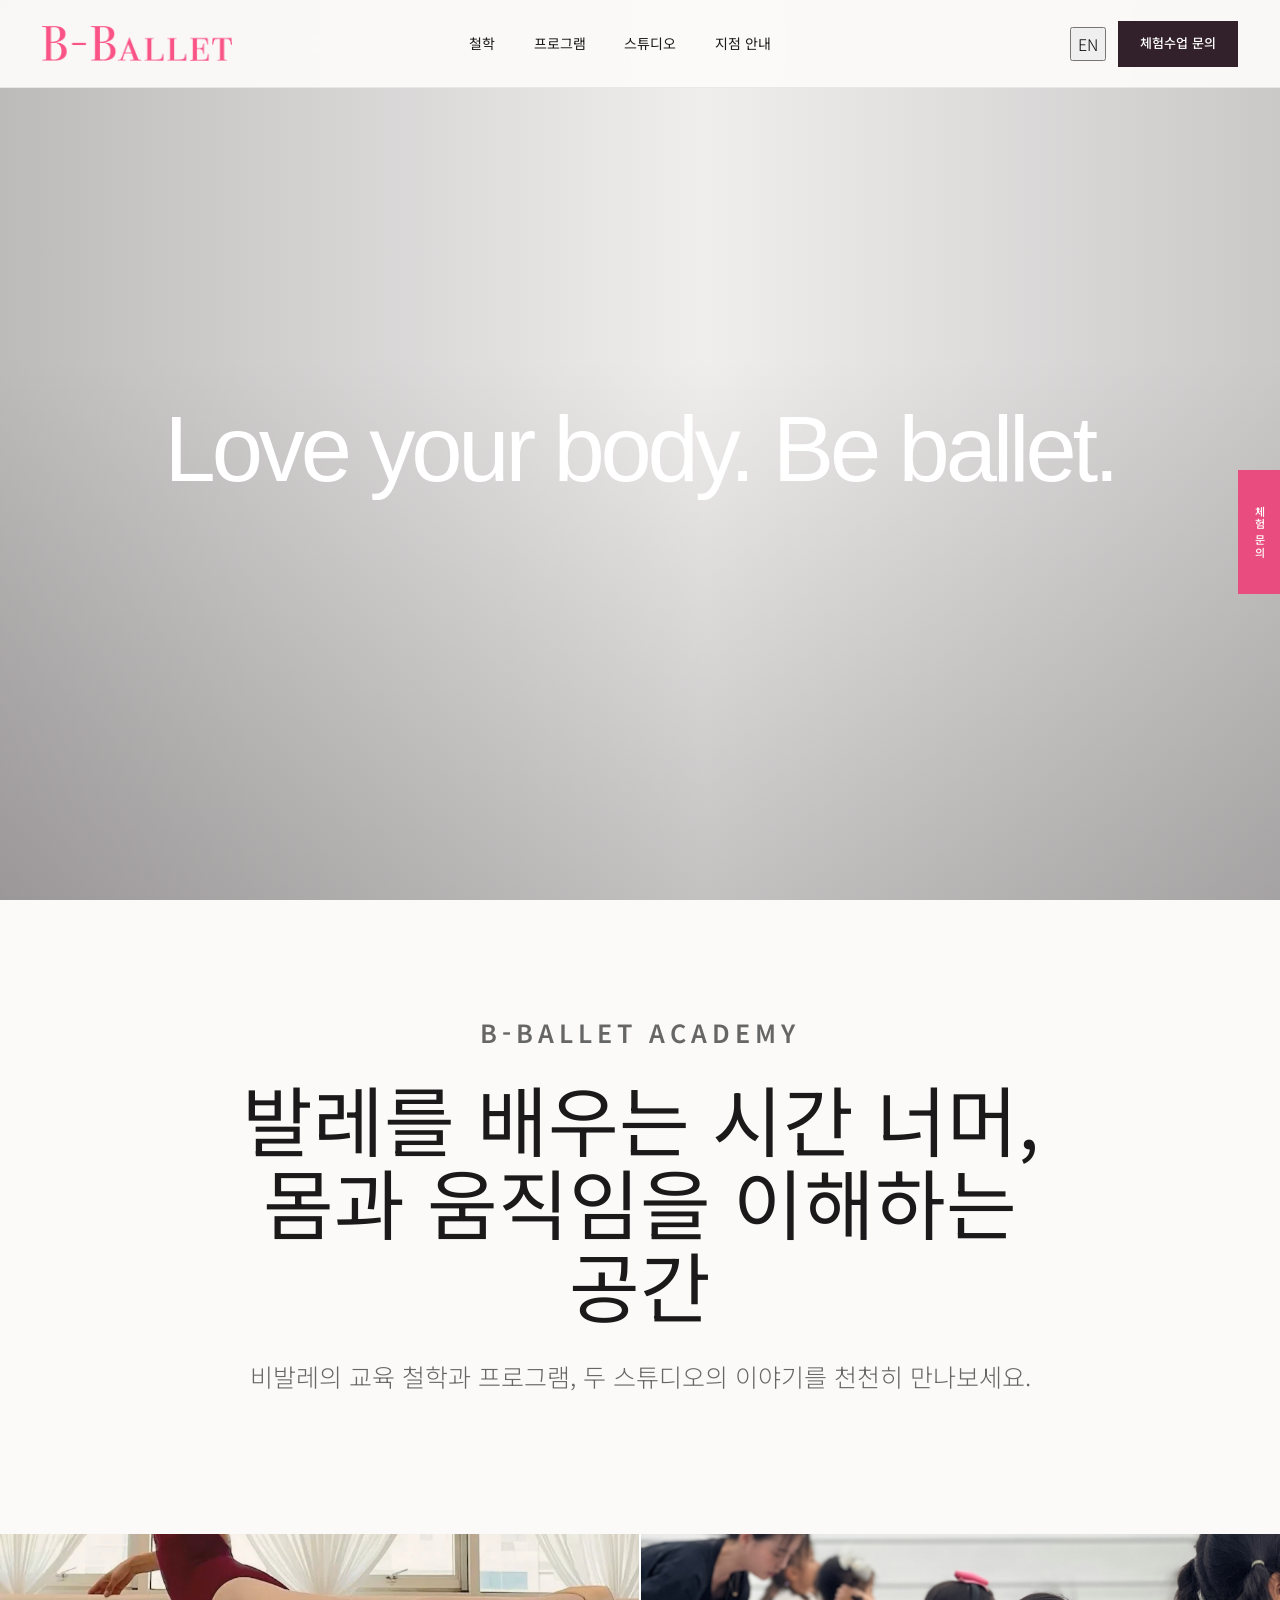
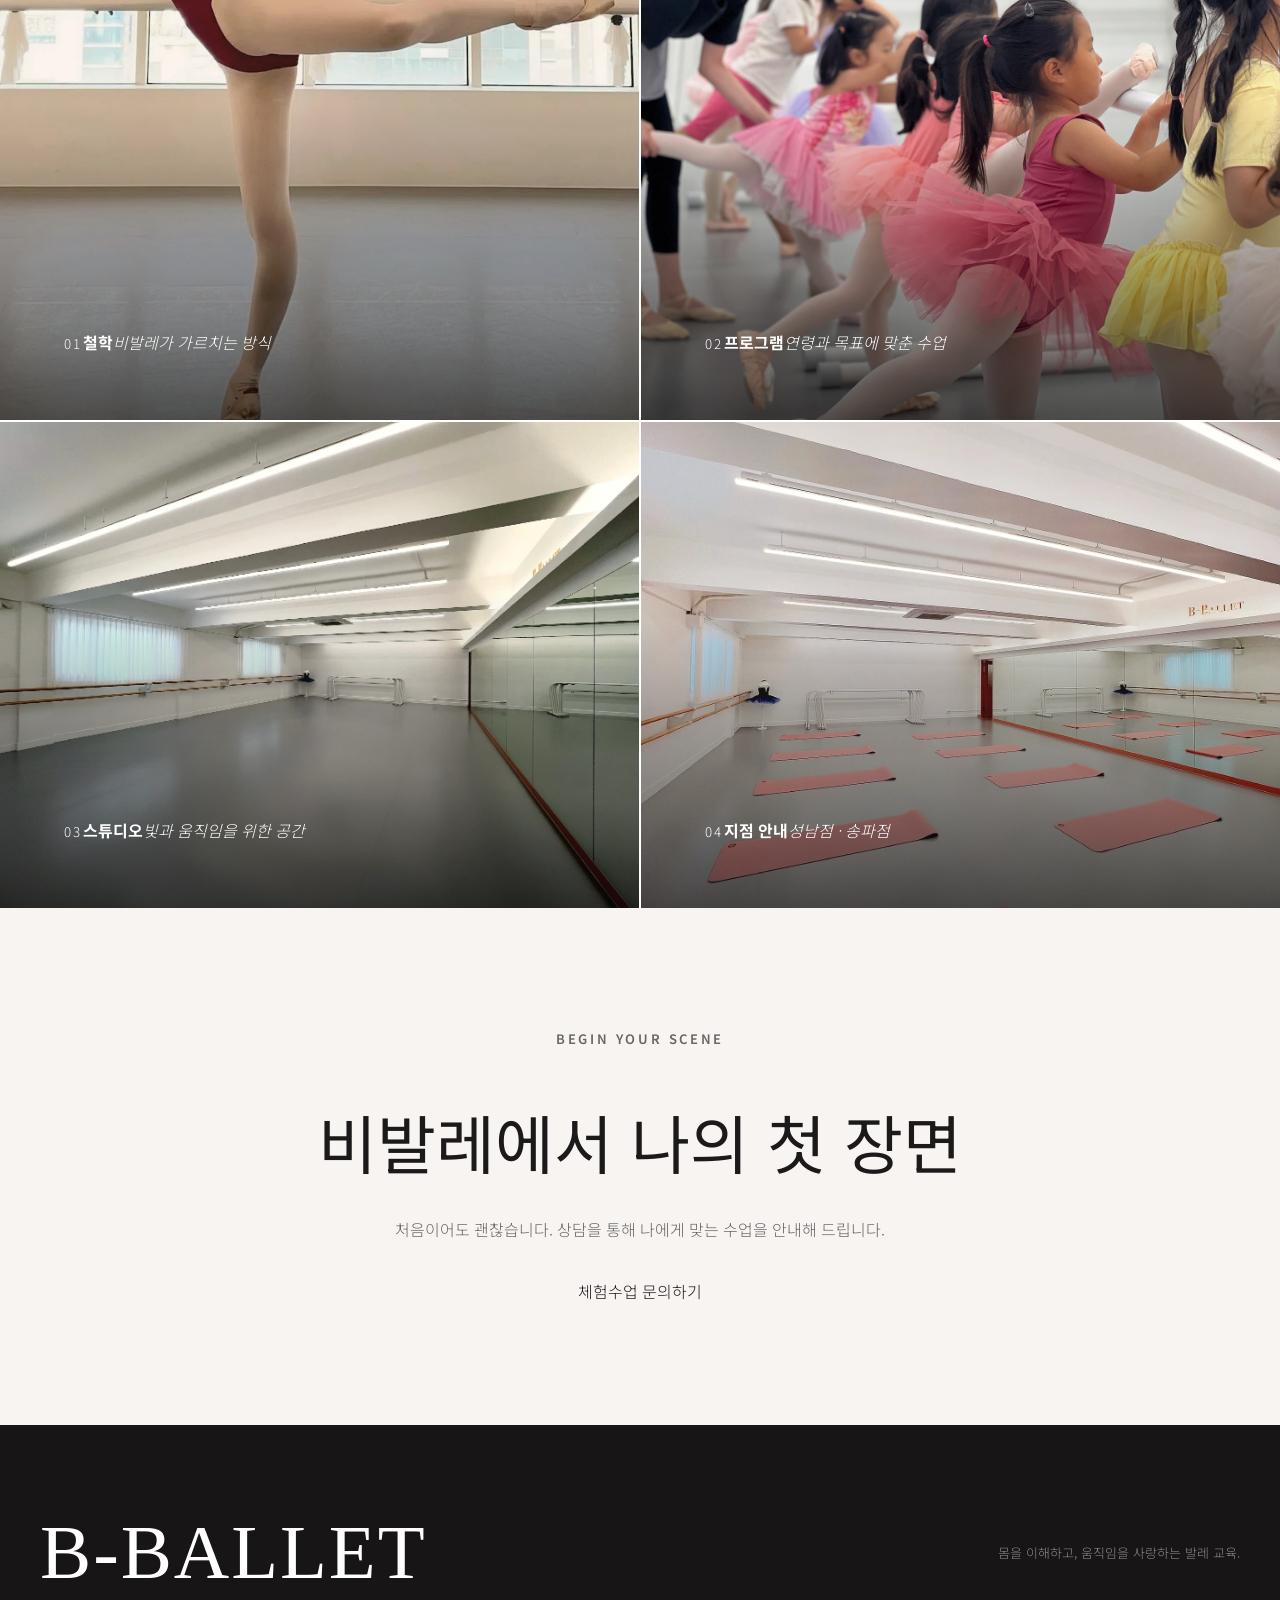
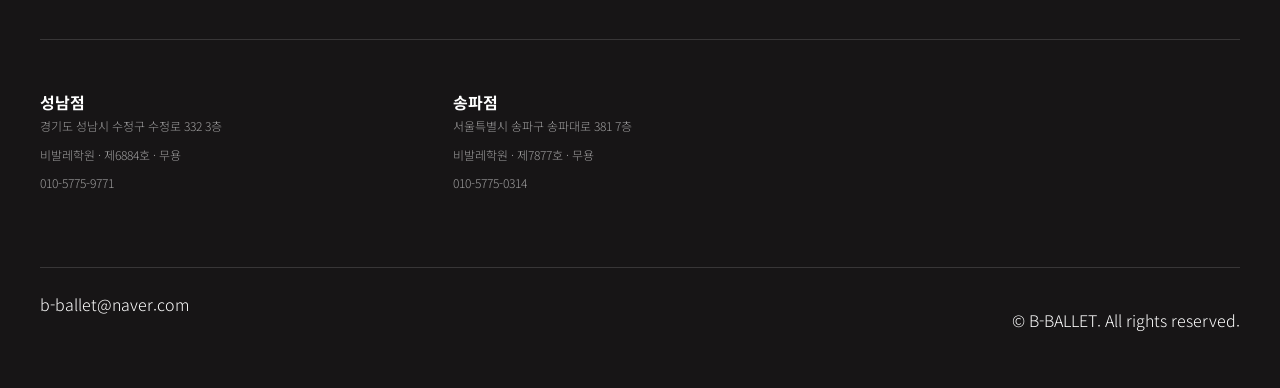
==== commit 23d24958: "Center homepage hero slogan" ====
--- a/index.html
+++ b/index.html
@@ -8,7 +8,7 @@
   <link rel="preconnect" href="https://fonts.googleapis.com" />
   <link rel="preconnect" href="https://fonts.gstatic.com" crossorigin />
   <link href="https://fonts.googleapis.com/css2?family=Cormorant+Garamond:wght@400;500;600&family=Noto+Sans+KR:wght@300;400;500;600&display=swap" rel="stylesheet" />
-  <link rel="stylesheet" href="styles.css" />
+  <link rel="stylesheet" href="styles.css?v=hero-center-20260816-2" />
 </head>
 <body>
   <header class="site-header" data-header>
@@ -28,9 +28,9 @@
 
   <main>
     <section class="hero home-hero" aria-label="비발레 소개 영상">
-        <video class="hero-video" autoplay muted loop playsinline preload="auto" poster="assets/hero-main-barre-back.jpg">
-        <source src="assets/hero-main.mp4" type="video/mp4" />
-      </video>
+        <video class="hero-video" autoplay muted playsinline preload="auto" poster="assets/hero-main-barre-back.jpg">
+        <source src="assets/hero-main.mp4?v=hero-center-20260816-2#t=1.8" type="video/mp4" />
+        </video>
       <div class="hero-overlay"></div>
       <div class="hero-copy">
         <h1 data-ko="Love your body. Be ballet." data-en="Love your body. Be ballet.">Love your body. Be ballet.</h1>
@@ -86,6 +86,6 @@
       <div class="footer-legal"><a href="mailto:b-ballet@naver.com">b-ballet@naver.com</a><p>© B-BALLET. All rights reserved.</p></div>
     </div>
   </footer>
-  <script src="script.js"></script>
+  <script src="script.js?v=hero-center-20260816-2"></script>
 </body>
 </html>
--- a/styles.css
+++ b/styles.css
@@ -41,8 +41,18 @@
 .hero-video, .hero-overlay { position: absolute; inset: 0; width: 100%; height: 100%; }
 .hero-video { object-fit: cover; object-position: center; }
 .hero-overlay { background: linear-gradient(90deg, rgba(21,13,17,.27), rgba(21,13,17,.05) 55%, rgba(21,13,17,.21)), linear-gradient(0deg, rgba(20,12,16,.2), transparent 60%); }
-.hero-copy { position: relative; z-index: 1; width: min(1200px, calc(100% - 80px)); text-align: center; }
-.hero h1 { margin: 60px 0 0; font-family: "Roboto", sans-serif; font-size: clamp(52px, 7.2vw, 112px); font-weight: 300; letter-spacing: -.045em; line-height: 1.02; }
+.hero-copy {
+  position: absolute;
+  inset: 0;
+  z-index: 1;
+  display: grid;
+  width: 100%;
+  padding: 0 40px;
+  place-items: center;
+  text-align: center;
+  pointer-events: none;
+}
+.hero h1 { margin: 0; font-family: "Roboto", sans-serif; font-size: clamp(52px, 7.2vw, 112px); font-weight: 300; letter-spacing: -.045em; line-height: 1.02; }
 .hero h1 span { display: block; }
 
 .eyebrow { margin: 0 0 22px; color: var(--pink); font-size: 12px; font-weight: 600; letter-spacing: .18em; text-transform: uppercase; }
@@ -275,7 +285,7 @@
   .nav { position: absolute; top: 72px; right: 0; left: 0; display: none; flex-direction: column; align-items: stretch; gap: 0; padding: 25px 28px 35px; background: rgba(251,250,249,.99); border-bottom: 1px solid var(--line); }
   .nav.is-open { display: flex; }
   .nav a { padding: 13px 0; font-size: 16px; }
-  .hero-copy { width: calc(100% - 38px); }
+  .hero-copy { padding-inline: 19px; }
   .hero h1 { font-size: clamp(46px, 10vw, 80px); }
   .philosophy-title, .contact-heading { grid-template-columns: 1fr; }
   .philosophy-title .eyebrow, .contact-heading .eyebrow { grid-row: auto; }
@@ -309,7 +319,7 @@
   .section { padding: 85px 0; }
   .hero { min-height: 86svh; }
   .hero-video { object-position: center; }
-  .hero h1 { margin-top: 30px; font-size: clamp(40px, 13vw, 64px); line-height: 1.06; }
+  .hero h1 { margin: 0; font-size: clamp(40px, 13vw, 64px); line-height: 1.06; }
   .section-heading { margin-bottom: 45px; }
   .section-heading h2 { font-size: 38px; }
   .philosophy-intro { padding: 95px 0; }
@@ -384,7 +394,7 @@
   width: 100%;
   height: 100%;
   object-fit: cover;
-  object-position: 50% 24%;
+  object-position: center center;
 }
 
 @media (max-width: 600px) {
